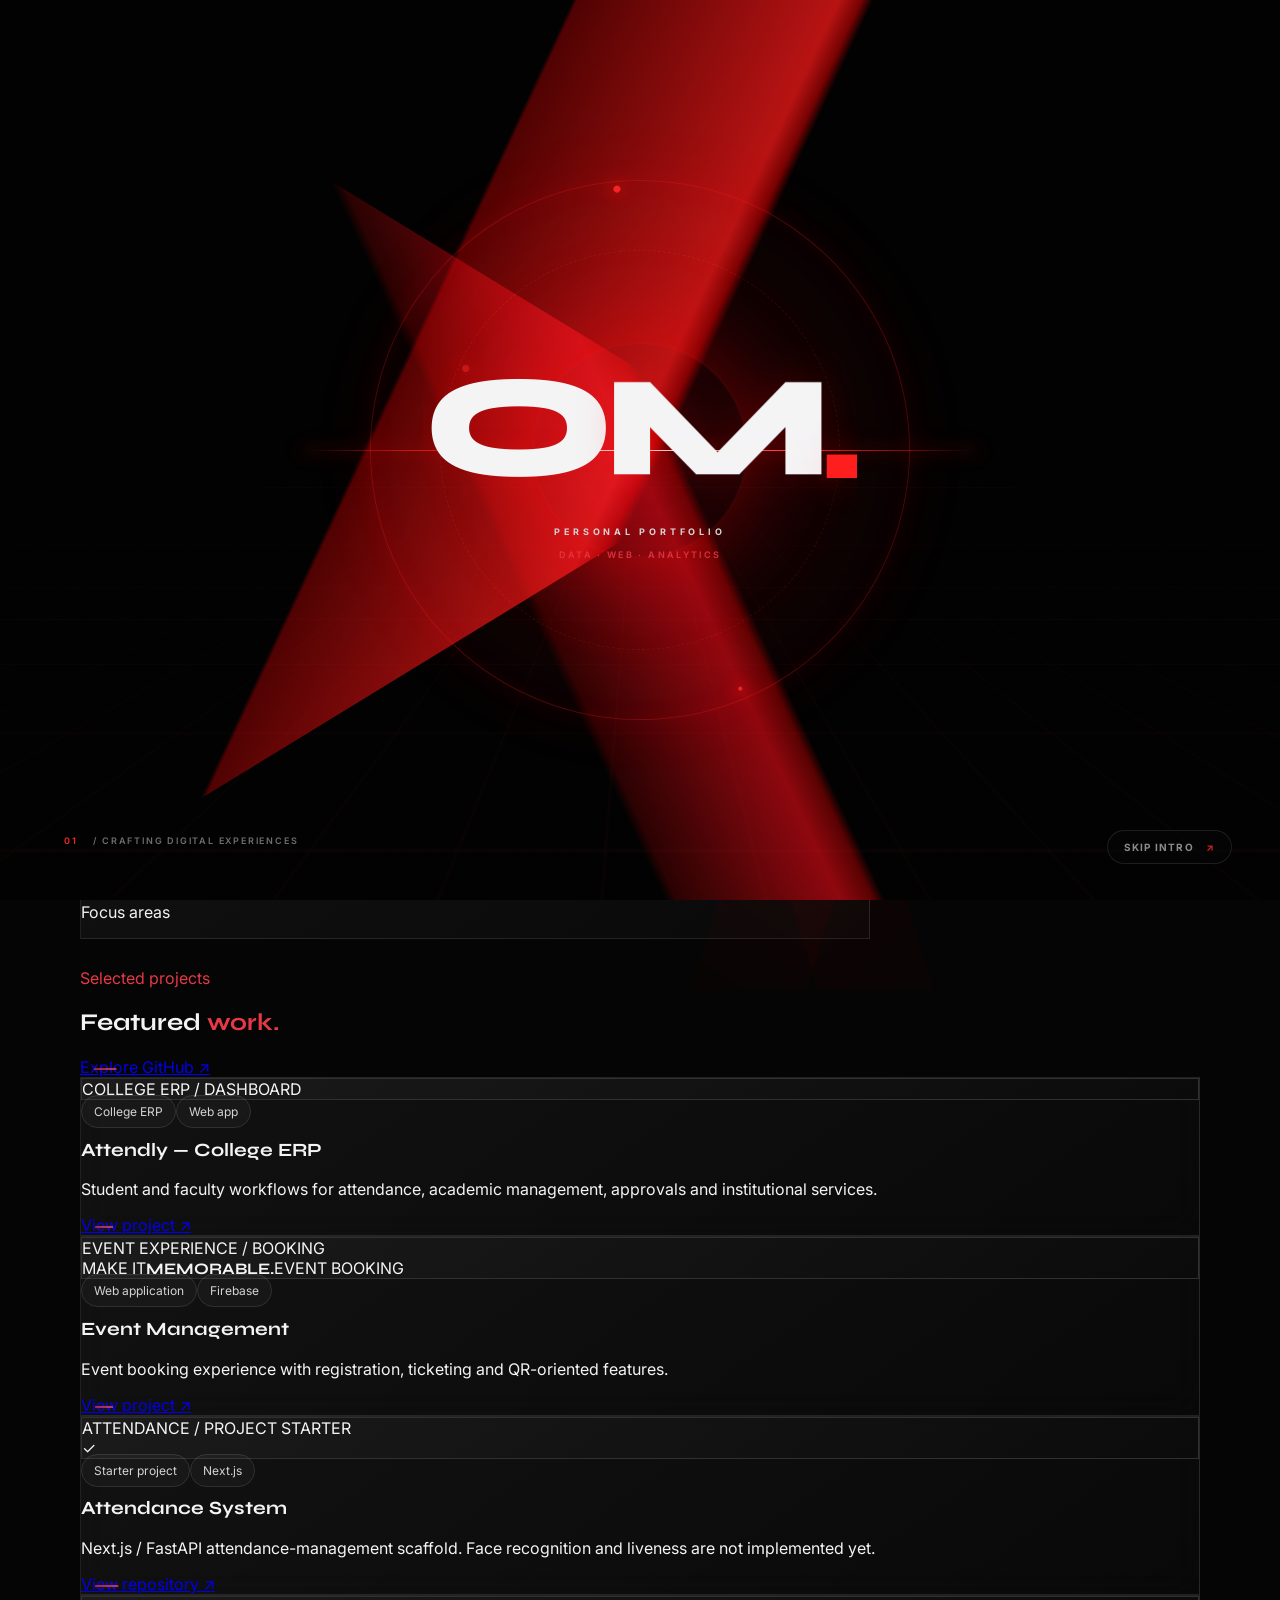
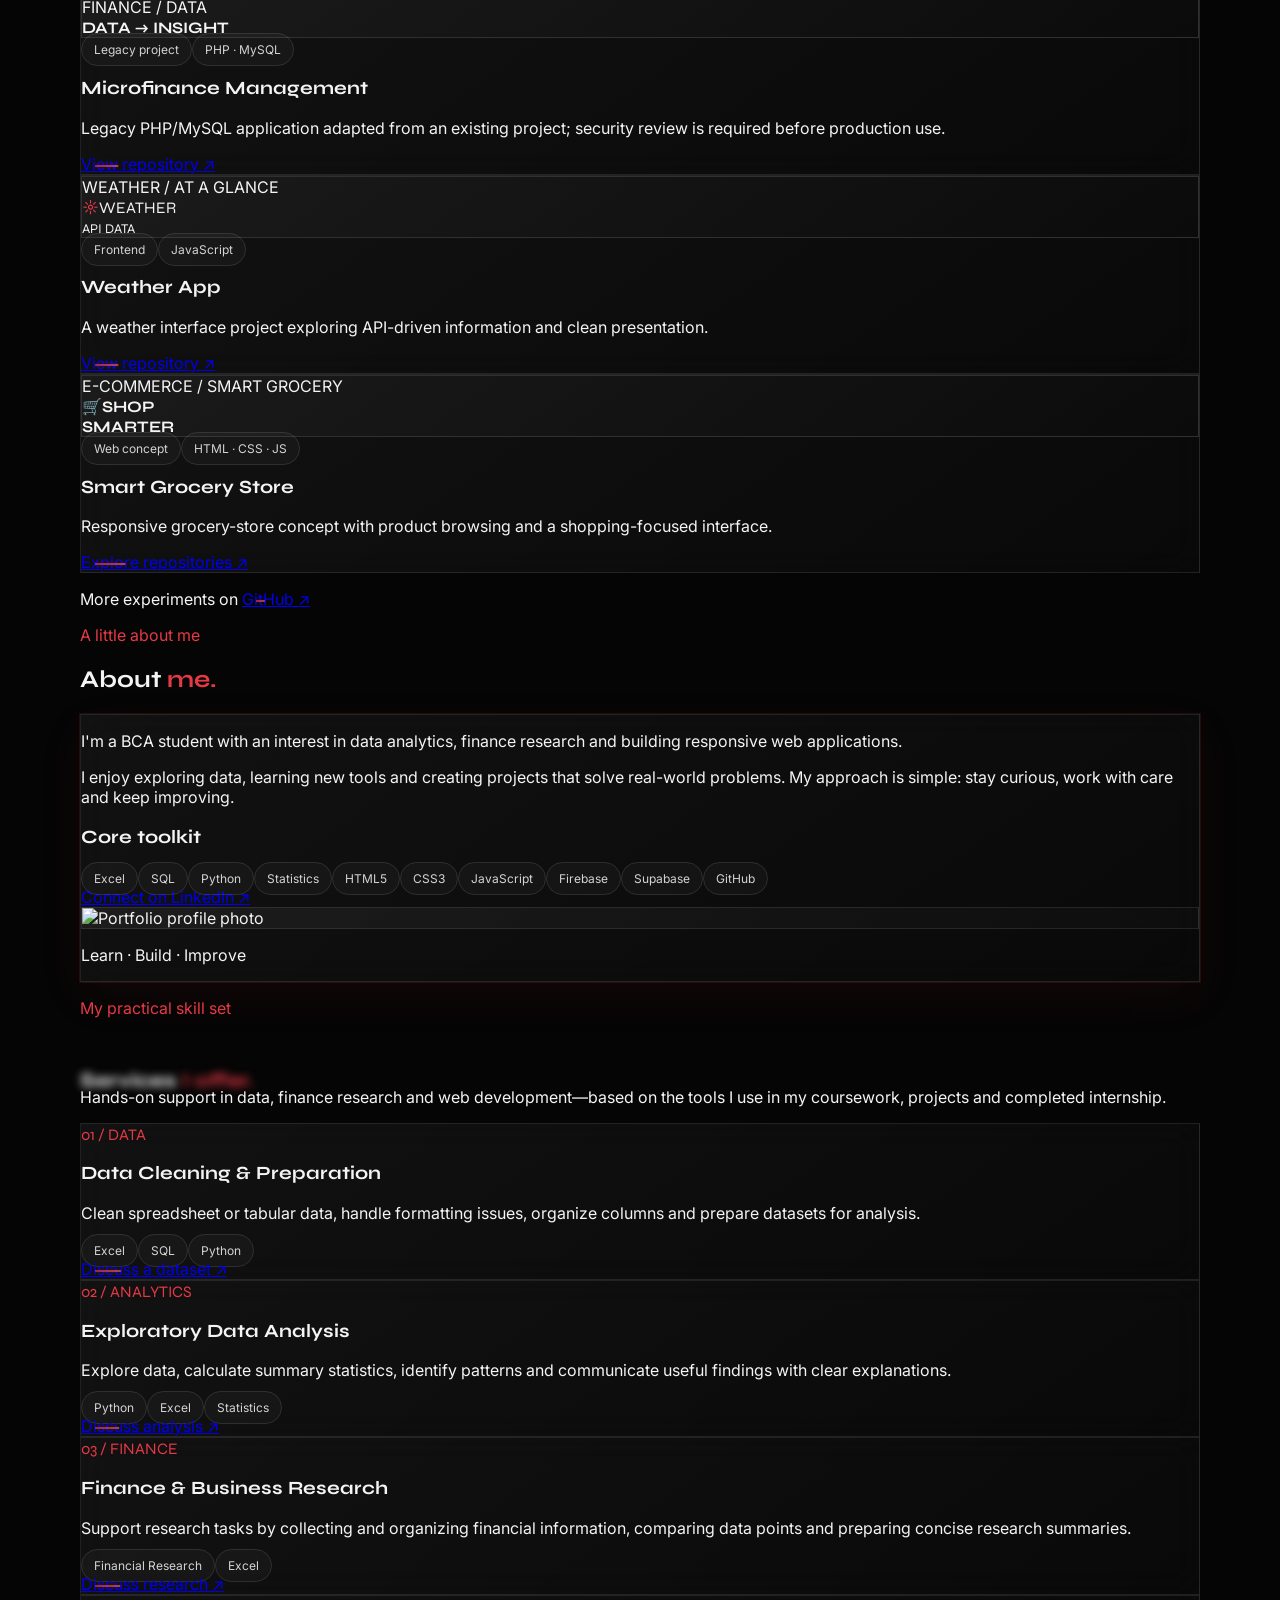
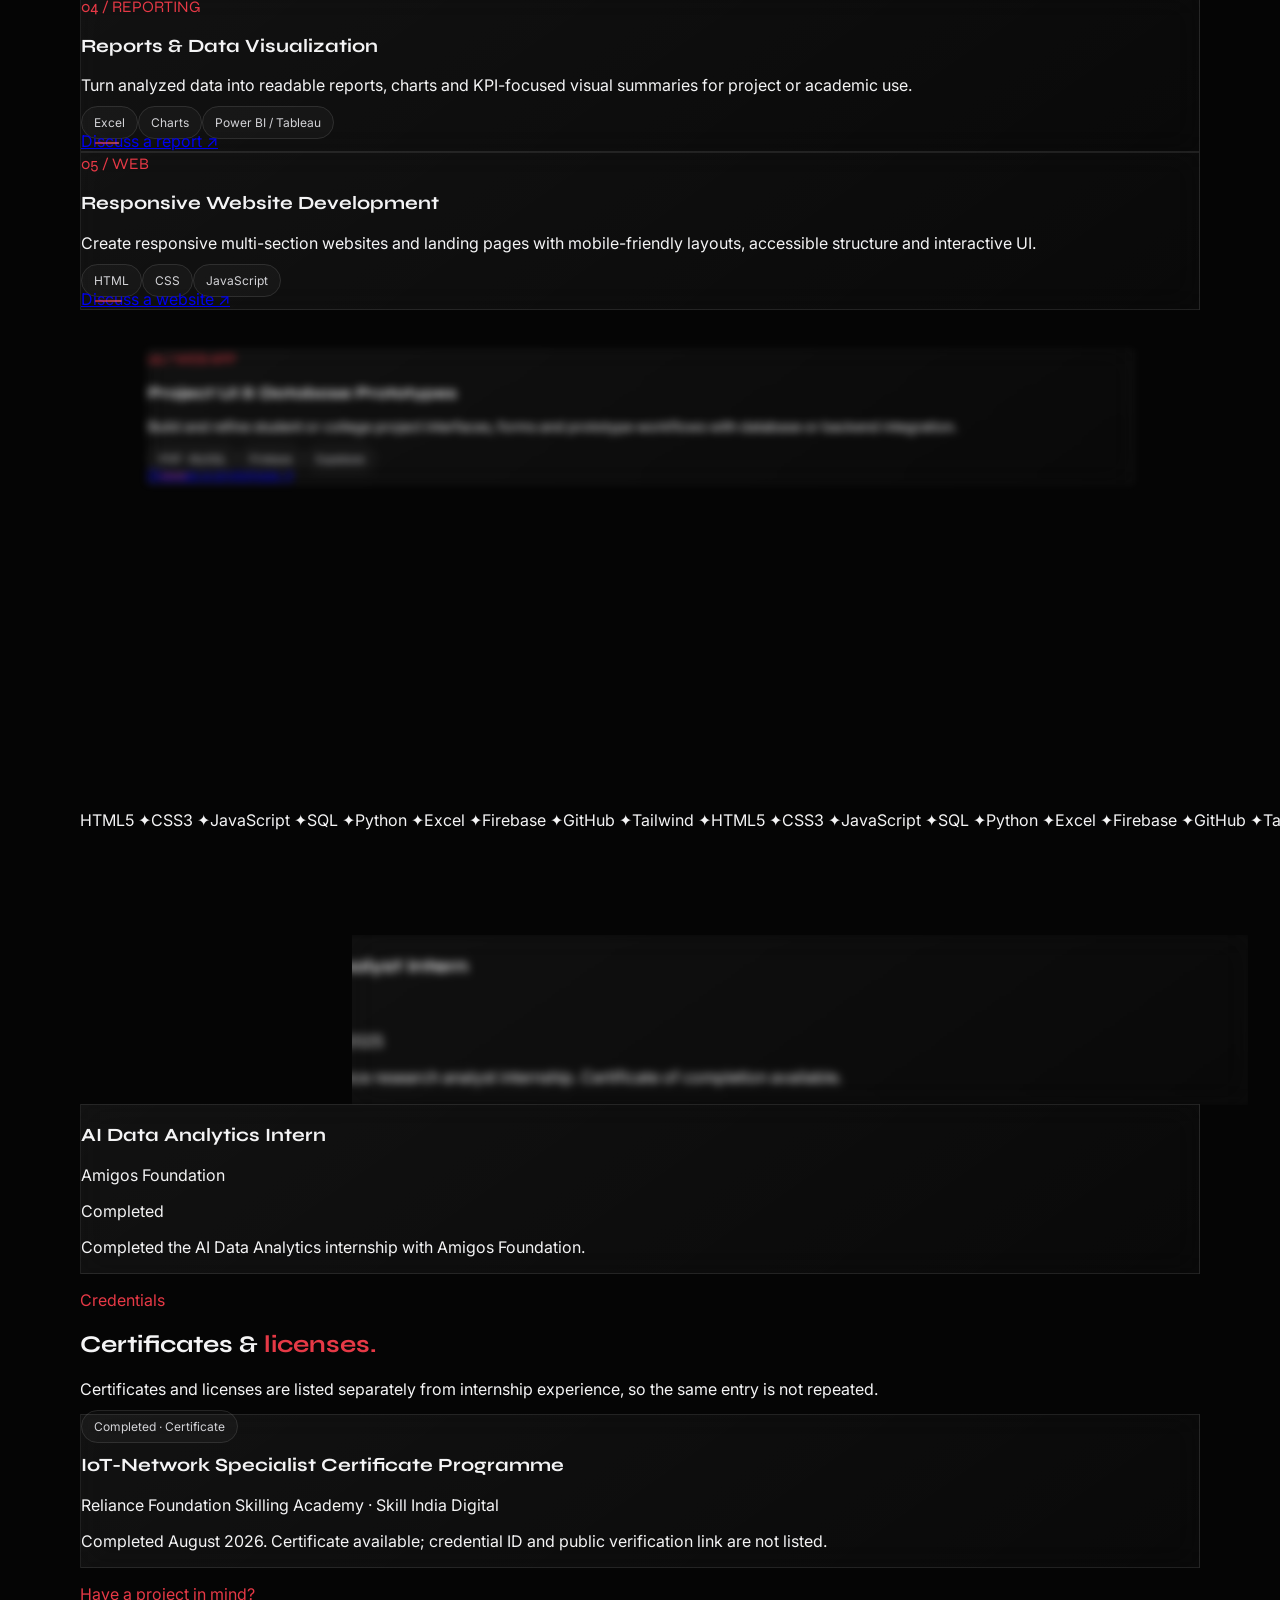
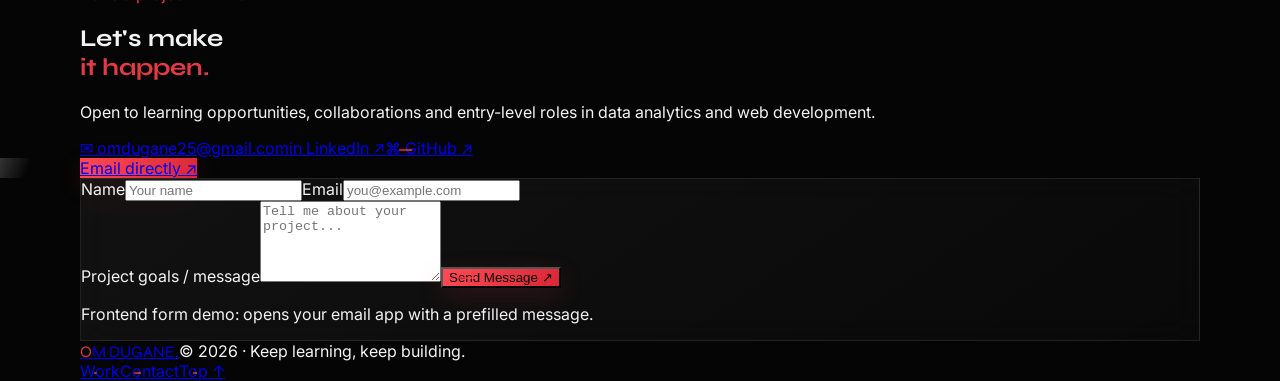
==== index.html @ e52c73bb "Replace generic services with actual data, finance research and web skills" ====
<!doctype html>
<html lang="en" class="js">
<head>
<meta charset="utf-8"><meta name="viewport" content="width=device-width,initial-scale=1">
<meta name="theme-color" content="#0a0a0a">
<meta name="description" content="Personal portfolio — data analytics, finance research and web development.">
<title>Portfolio | Data & Web</title>
<script src="https://cdn.tailwindcss.com"></script>
<link rel="preconnect" href="https://fonts.googleapis.com"><link rel="preconnect" href="https://fonts.gstatic.com" crossorigin>
<link href="https://fonts.googleapis.com/css2?family=Inter:wght@400;500;600;700&family=Syne:wght@500;600;700;800&display=swap" rel="stylesheet">
<style>
:root{--bg:#0a0a0a;--panel:#121212;--red:#e63946;--muted:#a1a1aa}*{box-sizing:border-box}html{scroll-behavior:smooth;scroll-padding-top:84px}body{margin:0;background:linear-gradient(135deg,#0a0a0a,#141414 55%,#090909);color:#f4f4f5;font-family:Inter,sans-serif;overflow-x:hidden}h1,h2,h3,.display{font-family:Syne,sans-serif}.wrap{width:min(1120px,calc(100% - 36px));margin:auto}.red{color:var(--red)}.grad{background:linear-gradient(120deg,#ff555e,#e63946 50%,#a81222)}.glass{background:linear-gradient(145deg,rgba(255,255,255,.055),rgba(255,255,255,.018));border:1px solid rgba(255,255,255,.09);backdrop-filter:blur(16px)}.glow{box-shadow:0 0 0 1px #e6394622,0 15px 45px #e6394610}.gridbg{background-image:linear-gradient(#ffffff06 1px,transparent 1px),linear-gradient(90deg,#ffffff06 1px,transparent 1px);background-size:48px 48px;mask-image:linear-gradient(black,transparent 90%)}.orb{position:absolute;border-radius:50%;background:radial-gradient(circle,#e6394640,transparent 68%);pointer-events:none;animation:float 10s ease-in-out infinite}@keyframes float{50%{transform:translate(18px,-22px)}}.btn{background:linear-gradient(120deg,#ff4a55,#d92736);box-shadow:0 8px 26px #e6394628;transition:.2s}.btn:hover{transform:translateY(-2px);box-shadow:0 12px 32px #e6394655}.card{transition:transform .25s,border-color .25s,box-shadow .25s}.card:hover{transform:translateY(-5px);border-color:#e6394670;box-shadow:0 18px 45px #e6394614}.reveal{opacity:1;transform:none;transition:opacity .65s,transform .65s}.reveal.show{opacity:1;transform:none;animation:revealIn .72s cubic-bezier(.16,1,.3,1) both}@keyframes revealIn{from{opacity:0;transform:translateY(22px)}to{opacity:1;transform:translateY(0)}}.marquee-track{display:flex;width:max-content;animation:marquee 27s linear infinite}.marquee:hover .marquee-track{animation-play-state:paused}@keyframes marquee{to{transform:translateX(-50%)}}.pill{border:1px solid #ffffff1a;background:#ffffff08;border-radius:999px;padding:8px 12px;font-size:12px;color:#d4d4d8}.bar{height:6px;border-radius:99px;background:#ffffff12;overflow:hidden}.bar span{display:block;height:100%;background:linear-gradient(90deg,#e63946,#ff5b63);border-radius:99px}.mock{background:linear-gradient(145deg,#1b1b1b,#0b0b0b);border:1px solid #303030}.menu{display:none}.menu.open{display:flex}.filter-chip{padding:9px 14px;border:1px solid #ffffff1a;border-radius:999px;background:#ffffff05;color:#a1a1aa;font-size:11px;cursor:pointer;transition:.2s}.filter-chip:hover,.filter-chip.active{border-color:#e6394670;background:#e6394618;color:#fff}@media(max-width:767px){.desktop{display:none}.hero-title{font-size:clamp(2.8rem,13vw,5rem)}}@media(prefers-reduced-motion:reduce){*{animation-duration:.01ms!important;scroll-behavior:auto!important;transition-duration:.01ms!important}.reveal{opacity:1;transform:none}}
/* Signature motion system */
:root{--ease-out:cubic-bezier(.16,1,.3,1)}
#siteLoader{position:fixed;inset:0;z-index:1000;background:#080808;display:grid;place-items:center;transition:opacity .8s var(--ease-out),visibility .8s}
#siteLoader.done{opacity:0;visibility:hidden}
.loader-mark{font:800 clamp(2rem,8vw,4rem) Syne,sans-serif;letter-spacing:-.08em;color:#f5f5f5;animation:loaderPulse 1.2s ease-in-out infinite}
.loader-mark span{color:#e63946}
.loader-line{height:2px;width:130px;background:#ffffff12;margin:18px auto 0;overflow:hidden}
.loader-line:after{content:"";display:block;height:100%;width:45%;background:#ff2a2a;animation:loaderSweep 1.1s ease-in-out infinite}
@keyframes loaderPulse{50%{opacity:.45;transform:scale(.97)}}@keyframes loaderSweep{from{transform:translateX(-110%)}to{transform:translateX(250%)}}
.hero-intro{opacity:0;transform:translateY(24px);animation:heroEnter .9s var(--ease-out) forwards;animation-delay:.25s}
.hero-intro .hero-title{opacity:0;transform:translateY(32px);animation:heroEnter 1s var(--ease-out) forwards;animation-delay:.45s}
.hero-intro .hero-copy{opacity:0;transform:translateY(20px);animation:heroEnter .8s var(--ease-out) forwards;animation-delay:.72s}
.hero-intro .hero-actions{opacity:0;transform:translateY(16px);animation:heroEnter .8s var(--ease-out) forwards;animation-delay:.9s}
.hero-intro .hero-meta{opacity:0;animation:heroEnter .8s var(--ease-out) forwards;animation-delay:1.1s}
@keyframes heroEnter{to{opacity:1;transform:translateY(0)}}
.role-line{display:flex;align-items:center;gap:.55rem;margin-top:1.3rem;color:#e4e4e7;font:600 clamp(.95rem,2vw,1.25rem) Syne,sans-serif;min-height:1.8em}
.role-line .typed{color:#ff4b58}
.typing-caret{display:inline-block;width:2px;height:1.1em;background:#e63946;margin-left:2px;animation:caretBlink .8s steps(2) infinite}
@keyframes caretBlink{50%{opacity:0}}
.particle{animation:particleFloat var(--dur,12s) ease-in-out var(--delay,0s) infinite alternate;will-change:transform}
@keyframes particleFloat{to{transform:translate3d(var(--dx,20px),var(--dy,-35px),0) scale(1.5);opacity:.65}}
.orb{filter:blur(2px);animation:orbDrift 13s ease-in-out infinite alternate}
@keyframes orbDrift{to{transform:translate3d(32px,-24px,0) scale(1.08)}}
.nav-link{position:relative}.nav-link:after{content:"";position:absolute;left:0;bottom:-8px;width:100%;height:1px;background:#e63946;transform:scaleX(0);transform-origin:right;transition:transform .35s var(--ease-out)}.nav-link:hover:after,.nav-link.active:after{transform:scaleX(1);transform-origin:left}
.card,.glass{transition:transform .45s var(--ease-out),border-color .35s,box-shadow .45s}.card:hover{transform:translateY(-7px)}.btn{position:relative;overflow:hidden}.btn:before{content:"";position:absolute;inset:0;background:linear-gradient(110deg,transparent 20%,#ffffff30 48%,transparent 75%);transform:translateX(-120%);transition:transform .7s}.btn:hover:before{transform:translateX(120%)}
.reveal{transition:opacity .8s var(--ease-out),transform .8s var(--ease-out)}.reveal.show{transition-delay:var(--reveal-delay,0ms)}
#projectModal{position:fixed;inset:0;z-index:100;display:grid;place-items:center;padding:20px;background:#000b;backdrop-filter:blur(14px);opacity:0;visibility:hidden;transition:opacity .3s,visibility .3s}
#projectModal.open{opacity:1;visibility:visible}.modal-panel{width:min(720px,100%);max-height:85vh;overflow:auto;transform:translateY(24px) scale(.98);transition:transform .45s var(--ease-out)}#projectModal.open .modal-panel{transform:none}
.filter-chip{transition:background .25s,border-color .25s,color .25s,transform .25s}.filter-chip:active{transform:scale(.96)}
@media(prefers-reduced-motion:reduce){#siteLoader{display:none}.hero-intro,.hero-intro .hero-title,.hero-intro .hero-copy,.hero-intro .hero-actions,.hero-intro .hero-meta{opacity:1;transform:none;animation:none}.particle,.orb{animation:none}.typing-caret{animation:none}}
/* Animation reliability patch: visible fallback, then JS-driven entrance */
.hero-intro,.hero-intro .hero-title,.hero-intro .hero-copy,.hero-intro .hero-actions,.hero-intro .hero-meta{opacity:1;transform:none;animation:none}
body.motion-armed .hero-intro{opacity:0;transform:translateY(28px)}
body.motion-armed .hero-intro .hero-title{opacity:0;transform:translateY(38px)}
body.motion-armed .hero-intro .hero-copy{opacity:0;transform:translateY(22px)}
body.motion-armed .hero-intro .hero-actions{opacity:0;transform:translateY(18px)}
body.motion-armed .hero-intro .hero-meta{opacity:0}
@media(prefers-reduced-motion:reduce){body.motion-armed .hero-intro,body.motion-armed .hero-intro .hero-title,body.motion-armed .hero-intro .hero-copy,body.motion-armed .hero-intro .hero-actions,body.motion-armed .hero-intro .hero-meta{opacity:1;transform:none}}
/* Final animation override — safe visible fallback, then deterministic intro */
.hero-intro,.hero-intro .hero-title,.hero-intro .hero-copy,.hero-intro .hero-actions,.hero-intro .hero-meta{opacity:1;transform:none;animation:none}
body.motion-armed .hero-intro{opacity:0;transform:translateY(28px)}
body.motion-armed .hero-intro .hero-title{opacity:0;transform:translateY(38px)}
body.motion-armed .hero-intro .hero-copy{opacity:0;transform:translateY(22px)}
body.motion-armed .hero-intro .hero-actions{opacity:0;transform:translateY(18px)}
body.motion-armed .hero-intro .hero-meta{opacity:0}
@media(prefers-reduced-motion:reduce){body.motion-armed .hero-intro,body.motion-armed .hero-intro .hero-title,body.motion-armed .hero-intro .hero-copy,body.motion-armed .hero-intro .hero-actions,body.motion-armed .hero-intro .hero-meta{opacity:1;transform:none}}
/* CSS-driven fallback: never leave the splash screen blocking content */
#siteLoader{animation:loaderAutoDismiss .85s ease 1.25s forwards}
@keyframes loaderAutoDismiss{to{opacity:0;visibility:hidden;pointer-events:none}}
.hero-intro{opacity:0;transform:translateY(25px);animation:heroEnter .85s cubic-bezier(.16,1,.3,1) .15s both}
.hero-intro .hero-title{opacity:0;transform:translateY(35px);animation:heroEnter 1s cubic-bezier(.16,1,.3,1) .35s both}
.hero-intro .hero-copy{opacity:0;transform:translateY(20px);animation:heroEnter .8s cubic-bezier(.16,1,.3,1) .6s both}
.hero-intro .hero-actions{opacity:0;transform:translateY(15px);animation:heroEnter .8s cubic-bezier(.16,1,.3,1) .8s both}
.hero-intro .hero-meta{opacity:0;animation:heroEnter .8s cubic-bezier(.16,1,.3,1) 1s both}
@media(prefers-reduced-motion:reduce){#siteLoader{animation:none!important;opacity:0!important;visibility:hidden!important}.hero-intro,.hero-intro .hero-title,.hero-intro .hero-copy,.hero-intro .hero-actions,.hero-intro .hero-meta{animation:none!important;opacity:1!important;transform:none!important}}


/* Make the signature X-panels visibly read on mobile and desktop */
.cinema-hero .hero-x-left,.cinema-hero .hero-x-right{opacity:.48;filter:drop-shadow(0 0 26px #e5091450);}
.cinema-hero .hero-x-left{background:linear-gradient(135deg,#ff252d 0%,#8d0008 48%,#260000 100%);}
.cinema-hero .hero-x-right{background:linear-gradient(35deg,#240000 0%,#e50914 52%,#ff3138 100%);opacity:.38;}
.cinema-hero .hero-x-cross{opacity:.65;width:2px;background:linear-gradient(transparent,#ff1e1e,transparent);box-shadow:0 0 16px #ff1e1e66;}
@media(max-width:900px){.cinema-hero .hero-x-left,.cinema-hero .hero-x-right{opacity:.4;}.cinema-hero .hero-x-cross{opacity:.45;}}
/* CINEMATIC SIGNATURE DESIGN */
:root{--crimson:#e50914;--blood:#650000;--cin-red:#ff1e1e}
body{background:#050505}
.cinema-hero{min-height:calc(100svh - 10px);background:radial-gradient(ellipse at 74% 45%,#3b05051c 0%,transparent 42%),#050505}
.hero-layout{display:grid;grid-template-columns:minmax(0,1.12fr) minmax(270px,.88fr);align-items:center;gap:clamp(18px,4vw,58px);min-height:590px}
.hero-intro{max-width:none;position:relative;z-index:4}
.hero-title{font-size:clamp(3rem,6.4vw,6.8rem)!important;line-height:.91!important;letter-spacing:-.075em!important;text-wrap:balance}
.hero-portrait-wrap{position:relative;width:min(100%,470px);height:min(70vh,610px);min-height:420px;margin:0 auto;isolation:isolate;transform-style:preserve-3d;animation:portraitFloat 7s ease-in-out infinite}
@keyframes portraitFloat{50%{transform:translateY(-9px)}}
.hero-portrait{position:absolute;z-index:3;inset:5% 7% 0;width:86%;height:95%;object-fit:cover;object-position:center 22%;filter:contrast(1.05) saturate(.88);mask-image:linear-gradient(#000 82%,transparent 100%);-webkit-mask-image:linear-gradient(#000 82%,transparent 100%);mix-blend-mode:normal}
.portrait-grid{position:absolute;inset:7% 0 8%;border:1px solid #ffffff13;background:linear-gradient(135deg,#ffffff04,transparent 55%),repeating-linear-gradient(0deg,transparent 0 36px,#ffffff07 37px),repeating-linear-gradient(90deg,transparent 0 36px,#ffffff07 37px);transform:perspective(800px) rotateY(-8deg);}
.portrait-x{position:absolute;inset:10% -2% 14%;background:linear-gradient(135deg,#ff1e1e,#650000 46%,#1a0000);clip-path:polygon(0 0,35% 0,100% 100%,65% 100%);opacity:.8;filter:drop-shadow(0 0 22px #ff001c33);}
.portrait-x2{clip-path:polygon(65% 0,100% 0,35% 100%,0 100%);background:linear-gradient(45deg,#170000,#e50914 50%,#410000);opacity:.56;}
.portrait-ring{position:absolute;inset:2% 2% 10%;border:1px solid #ff1e1e55;clip-path:polygon(50% 0,100% 25%,100% 75%,50% 100%,0 75%,0 25%);box-shadow:inset 0 0 70px #e5091414;animation:ringPulse 5s ease-in-out infinite}
@keyframes ringPulse{50%{border-color:#ff1e1e99;box-shadow:inset 0 0 90px #e5091424}}
.portrait-caption{position:absolute;z-index:5;left:2%;right:2%;bottom:8%;display:flex;justify-content:space-between;border-top:1px solid #ffffff2b;padding-top:12px;font:700 9px Inter,sans-serif;letter-spacing:.18em;color:#d4d4d8}
.portrait-index{position:absolute;right:0;top:4%;font:800 12px Syne,sans-serif;letter-spacing:.18em;color:#ff333b}
.hero-light{position:absolute;width:60vw;height:60vw;max-width:700px;max-height:700px;right:-15%;top:4%;border-radius:50%;background:radial-gradient(circle,#e509141b,transparent 68%);filter:blur(8px);pointer-events:none;animation:ambient 8s ease-in-out infinite alternate}
@keyframes ambient{to{transform:translate(-4%,5%) scale(1.12);opacity:.7}}
.hero-x{position:absolute;pointer-events:none;opacity:.17;filter:drop-shadow(0 0 16px #ff001c25)}.hero-x-left{height:120%;width:35%;left:38%;top:-10%;background:linear-gradient(130deg,#ff1e1e,#260000);clip-path:polygon(0 0,26% 0,100% 100%,74% 100%)}.hero-x-right{height:120%;width:35%;left:54%;top:-10%;background:linear-gradient(40deg,#360000,#e50914);clip-path:polygon(74% 0,100% 0,26% 100%,0 100%)}.hero-x-cross{height:90%;width:1px;left:70%;top:5%;background:linear-gradient(transparent,#ff1e1e88,transparent);opacity:.4}
.hero-stats{max-width:790px;margin-top:28px;position:relative;z-index:5}.stat-head{display:flex;align-items:center;gap:14px;font:700 9px Inter,sans-serif;letter-spacing:.2em;color:#777;margin-bottom:10px}.stat-head i{height:1px;background:#ffffff1c;flex:1}
#introSequence{position:fixed;inset:0;z-index:1200;background:#030303;display:grid;place-items:center;overflow:hidden;transition:opacity .8s ease,visibility .8s ease}#introSequence.intro-out{opacity:0;visibility:hidden;pointer-events:none}
.intro-aura{position:absolute;width:min(70vw,700px);aspect-ratio:1;border-radius:50%;background:radial-gradient(circle,#e5091429,transparent 65%);filter:blur(8px);animation:introAura 3.6s ease-in-out infinite alternate}
@keyframes introAura{to{transform:scale(1.25);opacity:.55}}
.intro-line{position:absolute;width:0;height:1px;background:linear-gradient(90deg,transparent,#ff1e1e,white,#ff1e1e,transparent);box-shadow:0 0 18px #ff1e1e;animation:introLine 1s cubic-bezier(.16,1,.3,1) .2s forwards}
@keyframes introLine{to{width:min(70vw,680px)}}
.intro-brand{position:relative;z-index:2;text-align:center;opacity:0;transform:scale(.86);animation:introBrand .9s cubic-bezier(.16,1,.3,1) .7s forwards}
@keyframes introBrand{to{opacity:1;transform:scale(1)}}
.intro-brand strong{font:900 clamp(3rem,10vw,7rem) Syne,sans-serif;letter-spacing:-.09em}.intro-brand strong span{color:#e50914}.intro-brand small{display:block;margin-top:12px;font:700 10px Inter,sans-serif;letter-spacing:.32em;color:#888}
.intro-skip{position:absolute;right:24px;bottom:24px;border:1px solid #ffffff26;border-radius:999px;padding:10px 16px;color:#aaa;font:700 10px Inter,sans-serif;letter-spacing:.12em;background:#ffffff06;cursor:pointer}
#cinemaCanvas{position:fixed;inset:0;width:100%;height:100%;z-index:1;pointer-events:none;opacity:.72}
#customCursor{position:fixed;z-index:1300;left:0;top:0;width:8px;height:8px;border-radius:50%;background:#ff1e1e;box-shadow:0 0 15px #ff1e1e;pointer-events:none;transform:translate(-50%,-50%);opacity:0;transition:width .2s,height .2s,opacity .2s}
#customCursor:after{content:"";position:absolute;inset:-10px;border:1px solid #ff1e1e77;border-radius:50%;transition:transform .25s}
#customCursor.cursor-hover{width:13px;height:13px}#customCursor.cursor-project:before{content:"VIEW";position:absolute;left:50%;top:50%;transform:translate(-50%,-50%);font:800 8px Inter,sans-serif;letter-spacing:.08em;color:white;white-space:nowrap}#customCursor.cursor-project{width:50px;height:50px;background:#e5091430;backdrop-filter:blur(2px)}#customCursor.cursor-project:after{inset:0}
body.cursor-enabled,body.cursor-enabled a,body.cursor-enabled button{cursor:none!important}
.nav-link{color:#aaa}.nav-link:hover,.nav-link.active{color:#fff}
#projectsGrid article{position:relative;overflow:hidden;transform-style:preserve-3d}#projectsGrid article:after{content:"VIEW PROJECT ↗";position:absolute;right:20px;top:20px;padding:8px 12px;border:1px solid #ff1e1e55;border-radius:999px;background:#050505b8;color:#fff;font:800 9px Inter,sans-serif;letter-spacing:.1em;opacity:0;transform:translateY(6px);transition:.35s;pointer-events:none}#projectsGrid article:hover:after{opacity:1;transform:none}
@media(max-width:900px){.hero-layout{grid-template-columns:1fr;gap:16px;min-height:auto}.hero-intro{padding-top:20px}.hero-portrait-wrap{height:clamp(340px,82vw,500px);min-height:340px;width:min(100%,420px);margin-top:4px}.hero-stats{margin-top:18px}.hero-x-left{left:15%;width:50%}.hero-x-right{left:40%;width:50%}.hero-x-cross{left:55%}.hero-title{font-size:clamp(3rem,11vw,6rem)!important}}
@media(max-width:480px){.hero-portrait-wrap{height:360px;min-height:360px}.hero-title{font-size:clamp(2.75rem,12.2vw,4.5rem)!important}.portrait-caption{font-size:7px}.hero-actions a{padding:12px 16px}}
@media(prefers-reduced-motion:reduce){#introSequence,#introSequence *,.hero-portrait-wrap,.portrait-ring,.hero-light{animation:none!important;transition:none!important}#introSequence{display:none!important}#customCursor{display:none!important}}

/* Section-specific cinematic scroll motion */
.js main section .reveal:not(.show){opacity:0;will-change:transform,opacity,filter;transition:none}
.js main section .reveal.show{opacity:1;will-change:auto;animation-duration:1s;animation-timing-function:cubic-bezier(.16,1,.3,1);animation-fill-mode:both;animation-delay:var(--reveal-delay,0ms)}
.js main #work .reveal:not(.show){transform:translateY(36px) scale(.96);clip-path:inset(0 0 14% 0)}
.js main #work .reveal.show{animation:workReveal .95s cubic-bezier(.16,1,.3,1) both;animation-delay:var(--reveal-delay,0ms)}
@keyframes workReveal{from{opacity:0;transform:translateY(38px) scale(.96);clip-path:inset(0 0 18% 0);filter:blur(5px)}to{opacity:1;transform:none;clip-path:inset(0);filter:none}}
.js main #about .reveal:not(.show){transform:translateX(-42px) rotateY(-7deg);filter:blur(4px)}
.js main #about .reveal.show{animation:aboutReveal 1.05s cubic-bezier(.16,1,.3,1) both;animation-delay:var(--reveal-delay,0ms)}
@keyframes aboutReveal{from{opacity:0;transform:translateX(-42px) rotateY(-7deg);filter:blur(5px)}to{opacity:1;transform:translateX(0) rotateY(0);filter:none}}
.js main #services .reveal:not(.show){transform:translateY(28px) scale(.88) rotateX(12deg);filter:blur(5px)}
.js main #services .reveal.show{animation:serviceReveal .85s cubic-bezier(.2,1.4,.4,1) both;animation-delay:var(--reveal-delay,0ms)}
@keyframes serviceReveal{from{opacity:0;transform:translateY(28px) scale(.88) rotateX(12deg);filter:blur(5px)}to{opacity:1;transform:none;filter:none}}
.js main #skills .reveal:not(.show){transform:translateY(24px) rotateX(18deg) scale(.94);filter:blur(3px)}
.js main #skills .reveal.show{animation:skillReveal .8s cubic-bezier(.16,1,.3,1) both;animation-delay:var(--reveal-delay,0ms)}
@keyframes skillReveal{from{opacity:0;transform:translateY(24px) rotateX(18deg) scale(.94);filter:blur(4px)}to{opacity:1;transform:none;filter:none}}
.js main #experience .reveal:not(.show){transform:translateX(48px);clip-path:inset(0 0 0 20%);filter:blur(4px)}
.js main #experience .reveal.show{animation:journeyReveal 1s cubic-bezier(.16,1,.3,1) both;animation-delay:var(--reveal-delay,0ms)}
@keyframes journeyReveal{from{opacity:0;transform:translateX(48px);clip-path:inset(0 0 0 20%);filter:blur(4px)}to{opacity:1;transform:none;clip-path:inset(0);filter:none}}
.js main #certifications .reveal:not(.show){transform:perspective(700px) rotateX(16deg) scale(.9);filter:blur(5px)}
.js main #certifications .reveal.show{animation:certificateReveal 1s cubic-bezier(.16,1,.3,1) both;animation-delay:var(--reveal-delay,0ms)}
@keyframes certificateReveal{from{opacity:0;transform:perspective(700px) rotateX(16deg) scale(.9);filter:blur(5px)}to{opacity:1;transform:perspective(700px) rotateX(0) scale(1);filter:none}}
.js main #contact .reveal:not(.show){transform:translateY(34px) scale(.97);filter:blur(8px)}
.js main #contact .reveal.show{animation:contactReveal 1.15s cubic-bezier(.16,1,.3,1) both;animation-delay:var(--reveal-delay,0ms)}
@keyframes contactReveal{from{opacity:0;transform:translateY(34px) scale(.97);filter:blur(8px)}to{opacity:1;transform:none;filter:none}}
#projectsGrid article{transform-style:preserve-3d;transition:transform .5s cubic-bezier(.16,1,.3,1),border-color .35s,box-shadow .45s}
#projectsGrid article:hover{border-color:#e6394680;box-shadow:0 24px 60px #e6394620,0 0 24px #e6394610}
#projectsGrid article img{transition:transform .8s cubic-bezier(.16,1,.3,1),filter .6s}
#projectsGrid article:hover img{transform:scale(1.055);filter:saturate(1.15)}
#services .card{position:relative;isolation:isolate;overflow:hidden}
#services .card:before{content:"";position:absolute;inset:0;z-index:-1;background:radial-gradient(circle at 0 0,#e6394622,transparent 58%);opacity:0;transition:opacity .5s}
#services .card:hover:before{opacity:1}
#skills .pill,#skills .card{transition:transform .35s cubic-bezier(.16,1,.3,1),border-color .3s,background .3s}
#skills .pill:hover,#skills .card:hover{transform:translateY(-4px) scale(1.025);border-color:#e6394680;background:#e6394612}
#experience .card{border-left:2px solid #e6394640;transition:border-color .4s,transform .5s,box-shadow .4s}
#experience .card:hover{border-left-color:#ff2a2a;transform:translateX(5px);box-shadow:-8px 0 28px #e6394610}
#certifications .card{overflow:hidden;transition:transform .55s cubic-bezier(.16,1,.3,1),border-color .35s,box-shadow .4s}
#certifications .card:hover{transform:translateY(-8px) rotate(-.5deg);border-color:#e6394670;box-shadow:0 20px 50px #e639461c}
#contact .glass{transition:transform .55s cubic-bezier(.16,1,.3,1),border-color .35s,box-shadow .4s}
#contact .glass:hover{transform:translateY(-4px);border-color:#e6394660;box-shadow:0 20px 50px #e6394615}
@media(prefers-reduced-motion:reduce){.js main section .reveal:not(.show),.js main section .reveal.show{opacity:1;transform:none;filter:none;clip-path:none;animation:none!important}#projectsGrid article,#projectsGrid article img,#services .card,#skills .pill,#skills .card,#experience .card,#certifications .card,#contact .glass{transition:none!important;transform:none!important}}

/* Remove legacy scroll-progress strip; keep the page clean */
#pageProgress,#pageProgressFill,.scroll-progress,.scroll-progress-bar,[data-scroll-progress]{display:none!important;height:0!important;visibility:hidden!important;opacity:0!important}

/* Signature intro v2: angular light-frame + orbital brand reveal */
#introSequence{isolation:isolate;background:#020202;perspective:1000px}
.intro-grid{position:absolute;inset:-10%;opacity:0;background-image:linear-gradient(#ff1e1e0b 1px,transparent 1px),linear-gradient(90deg,#ff1e1e0b 1px,transparent 1px);background-size:58px 58px;transform:perspective(600px) rotateX(64deg) scale(1.5);transform-origin:center 70%}
.intro-x{position:absolute;inset:-18%;opacity:0;will-change:transform,opacity;mix-blend-mode:screen}
.intro-x-a{background:linear-gradient(115deg,transparent 38%,#6f0000 38.2%,#ff1717 49.5%,#a40000 50.5%,transparent 51%);clip-path:polygon(0 0,100% 0,100% 13%,0 100%)}
.intro-x-b{background:linear-gradient(65deg,transparent 42%,#430000 42.5%,#e50914 49.6%,#8e0000 51%,transparent 51.5%);clip-path:polygon(0 100%,100% 100%,100% 87%,0 0)}
.intro-orbit{position:absolute;left:50%;top:50%;border:1px solid #ff20204a;border-radius:50%;width:min(54vw,540px);aspect-ratio:1;transform:translate(-50%,-50%) scale(.2) rotate(-35deg);opacity:0;box-shadow:0 0 35px #ff000012,inset 0 0 28px #ff000012}
.intro-orbit:before,.intro-orbit:after{content:"";position:absolute;width:7px;height:7px;border-radius:50%;background:#ff2929;box-shadow:0 0 15px 5px #ff171755;top:12%;left:18%}
.intro-orbit:after{top:auto;left:auto;right:9%;bottom:24%;width:4px;height:4px}
.intro-orbit-two{width:min(40vw,400px);border-color:#ffffff20;border-style:dashed}
.intro-core{position:absolute;left:50%;top:50%;width:clamp(90px,15vw,180px);aspect-ratio:1;border:1px solid #ff25255c;border-radius:50%;transform:translate(-50%,-50%) scale(.1);opacity:0;display:grid;place-items:center;box-shadow:0 0 80px #f00a,inset 0 0 50px #f001}
.intro-core:before,.intro-core:after{content:"";position:absolute;inset:14%;border:1px solid #ff29292b;border-radius:50%;transform:rotateX(68deg)}
.intro-core:after{transform:rotateY(68deg)}
.intro-core-dot{width:8px;height:8px;border-radius:50%;background:#fff;box-shadow:0 0 9px 4px #ff2626,0 0 42px 15px #ff000055}
.intro-brand{opacity:0;transform:translateY(22px) scale(.92);animation:none}
.intro-brand strong{display:flex;justify-content:center;align-items:baseline;gap:.02em;overflow:hidden;font-size:clamp(4rem,12vw,9rem);letter-spacing:-.1em;text-shadow:0 0 40px #ff00002b}
.intro-brand strong i{font-style:normal;display:inline-block;opacity:0;transform:translateY(110%) rotate(8deg)}
.intro-brand strong span{display:inline-block;opacity:0;transform:scale(0);color:#ff1e1e}
.intro-brand small{letter-spacing:.42em;color:#d4d4d4;font-size:9px}
.intro-brand b{display:block;margin-top:12px;font:600 9px Inter,sans-serif;letter-spacing:.26em;color:#e63946;opacity:0}
.intro-sequence-label{position:absolute;left:clamp(20px,5vw,70px);bottom:clamp(24px,6vh,60px);font:600 9px Inter,sans-serif;letter-spacing:.2em;color:#737373;opacity:0}
.intro-sequence-label span{color:#ff2a2a;margin-right:12px}
.intro-skip-wrap{position:absolute;right:clamp(18px,4vw,48px);bottom:clamp(18px,4vh,42px);opacity:0}
.intro-skip{position:relative;right:auto;bottom:auto;display:flex;gap:12px;align-items:center;border-color:#ffffff20;background:#080808b5;transition:border-color .25s,color .25s,transform .25s}
.intro-skip:hover{border-color:#e63946;color:#fff;transform:translateY(-2px)}.intro-skip span{color:#ff3030}
@media(max-width:600px){.intro-x{inset:-40%}.intro-orbit{width:76vw}.intro-orbit-two{width:58vw}.intro-sequence-label{font-size:8px;letter-spacing:.12em}.intro-brand small{letter-spacing:.24em}}
@media(prefers-reduced-motion:reduce){.intro-grid,.intro-x,.intro-orbit,.intro-core,.intro-brand,.intro-sequence-label,.intro-skip-wrap{opacity:1!important;transform:none!important;animation:none!important}}


/* V20 — distinct section motion + mobile cinematic hero refinement */
.cinema-hero{isolation:isolate;overflow:hidden!important}
.cinema-hero>.hero-x{z-index:0;transform-origin:center;will-change:transform,opacity}
.cinema-hero .hero-light{z-index:0}.cinema-hero .wrap{position:relative;z-index:2}
.hero-x-left{animation:heroPanelLeft 1.65s cubic-bezier(.16,1,.3,1) .15s both,heroPanelBreath 10s ease-in-out 2s infinite alternate}
.hero-x-right{animation:heroPanelRight 1.75s cubic-bezier(.16,1,.3,1) .22s both,heroPanelBreath 12s ease-in-out 2.2s infinite alternate}
.hero-x-cross{animation:heroCrossDraw 1.8s cubic-bezier(.16,1,.3,1) .4s both}
@keyframes heroPanelLeft{from{opacity:0;transform:translate3d(-8%,0,0) skewY(-8deg) scaleY(.82)}to{opacity:.16;transform:translate3d(0,0,0) skewY(0) scaleY(1)}}
@keyframes heroPanelRight{from{opacity:0;transform:translate3d(8%,0,0) skewY(8deg) scaleY(.82)}to{opacity:.13;transform:translate3d(0,0,0) skewY(0) scaleY(1)}}
@keyframes heroCrossDraw{from{opacity:0;transform:scaleY(.15)}to{opacity:.2;transform:scaleY(1)}}
@keyframes heroPanelBreath{from{filter:brightness(.8)}to{filter:brightness(1.2)}}
.hero-portrait-wrap{animation:portraitEntrance 1.45s cubic-bezier(.16,1,.3,1) .2s both,portraitFloat 7s ease-in-out 2s infinite!important}
@keyframes portraitEntrance{from{opacity:0;clip-path:inset(18%);transform:translate3d(0,36px,0) scale(.92);filter:brightness(.5) saturate(.5)}to{opacity:1;clip-path:inset(0);transform:translate3d(0,0,0) scale(1);filter:brightness(1) saturate(1)}}
.hero-intro>p:first-child{animation:eyebrowGlide .9s cubic-bezier(.16,1,.3,1) .15s both}
.hero-title{animation:headlineRise 1.15s cubic-bezier(.16,1,.3,1) .28s both!important}
@keyframes eyebrowGlide{from{opacity:0;letter-spacing:.5em;transform:translateX(-20px)}to{opacity:1;letter-spacing:.22em;transform:none}}
@keyframes headlineRise{from{opacity:0;transform:translateY(45px) scale(.97);clip-path:inset(0 0 35% 0)}to{opacity:1;transform:none;clip-path:inset(0)}}
.hero-stats>div.glass>div{transform-origin:50% 100%;animation:statFlip .85s cubic-bezier(.16,1,.3,1) both;animation-delay:calc(.45s + var(--stat-i,0)*.13s)}
.hero-stats>div.glass>div:nth-child(1){--stat-i:0}.hero-stats>div.glass>div:nth-child(2){--stat-i:1}.hero-stats>div.glass>div:nth-child(3){--stat-i:2}
@keyframes statFlip{from{opacity:0;transform:perspective(650px) rotateX(35deg) translateY(22px)}to{opacity:1;transform:perspective(650px) rotateX(0) translateY(0)}}
.motion-v20{will-change:transform,opacity,filter}.motion-v20.motion-seen{will-change:auto}
.motion-heading{cursor:pointer;transform-origin:left center}
.motion-heading.motion-seen{animation:headingSnap .9s cubic-bezier(.16,1,.3,1) both}
@keyframes headingSnap{0%{opacity:0;transform:translateY(25px) skewY(2deg);filter:blur(4px)}65%{opacity:1;transform:translateY(-3px);filter:none}100%{transform:none}}
#work .motion-v20.motion-seen{animation:workCardReveal .95s cubic-bezier(.16,1,.3,1) both;animation-delay:var(--motion-delay)}
@keyframes workCardReveal{from{opacity:0;transform:translateY(45px) scale(.91);clip-path:inset(0 0 20% 0);filter:blur(5px)}to{opacity:1;transform:none;clip-path:inset(0);filter:none}}
#about .motion-v20.motion-seen{animation:aboutSlide .95s cubic-bezier(.16,1,.3,1) both;animation-delay:var(--motion-delay)}
@keyframes aboutSlide{from{opacity:0;transform:translateX(-44px) rotateY(-8deg);filter:blur(3px)}to{opacity:1;transform:none;filter:none}}
#services .motion-v20.motion-seen{animation:serviceFlip .9s cubic-bezier(.16,1,.3,1) both;animation-delay:var(--motion-delay)}
@keyframes serviceFlip{from{opacity:0;transform:perspective(750px) translateY(30px) rotateX(18deg) scale(.88)}to{opacity:1;transform:none}}
#skills .motion-v20.motion-seen{animation:skillBloom .85s cubic-bezier(.16,1,.3,1) both;animation-delay:var(--motion-delay)}
@keyframes skillBloom{from{opacity:0;transform:translateY(20px) scale(.88);filter:blur(4px)}60%{opacity:1;transform:translateY(-2px) scale(1.015);filter:none}to{transform:none}}
#experience .motion-v20.motion-seen{animation:journeySlide .95s cubic-bezier(.16,1,.3,1) both;animation-delay:var(--motion-delay)}
@keyframes journeySlide{from{opacity:0;transform:translateX(36px);clip-path:inset(0 0 0 16%)}to{opacity:1;transform:none;clip-path:inset(0)}}
#certifications .motion-v20.motion-seen{animation:credentialTurn 1s cubic-bezier(.16,1,.3,1) both;animation-delay:var(--motion-delay)}
@keyframes credentialTurn{from{opacity:0;transform:perspective(850px) rotateY(16deg) translateZ(-24px) scale(.94)}to{opacity:1;transform:perspective(850px) rotateY(0) translateZ(0) scale(1)}}
#contact .motion-v20.motion-seen{animation:contactBloom 1.05s cubic-bezier(.16,1,.3,1) both;animation-delay:var(--motion-delay)}
@keyframes contactBloom{from{opacity:0;transform:scale(.94) translateY(28px);filter:blur(6px)}to{opacity:1;transform:none;filter:none}}
#home .motion-v20.motion-seen{animation:homeRise .9s cubic-bezier(.16,1,.3,1) both;animation-delay:var(--motion-delay)}
@keyframes homeRise{from{opacity:0;transform:translateY(25px) scale(.97)}to{opacity:1;transform:none}}
@media(max-width:900px){.cinema-hero>.hero-x{height:100%!important;top:0!important;filter:none!important}.cinema-hero .hero-x-left{left:10%!important;width:38%!important;opacity:.09!important}.cinema-hero .hero-x-right{left:48%!important;width:38%!important;opacity:.08!important}.cinema-hero .hero-x-cross{left:50%!important;height:90%!important;opacity:.12!important}.hero-portrait-wrap{max-width:390px}}
@media(max-width:480px){.cinema-hero{min-height:auto!important;padding-top:92px!important;padding-bottom:42px!important}.hero-layout{gap:18px!important}.hero-intro{padding-top:8px!important}.hero-title{font-size:clamp(2.7rem,12.3vw,4.4rem)!important;line-height:.94!important}.hero-portrait-wrap{height:clamp(330px,94vw,390px)!important;min-height:330px!important;margin-top:0!important}.hero-stats{margin-top:18px!important}.hero-stats .glass{overflow:hidden}.hero-stats .glass>div{padding:14px 10px!important}.hero-stats .glass b{font-size:clamp(1.35rem,6vw,2rem)!important}.hero-stats .glass p{font-size:10px!important;line-height:1.35}.hero-x-left,.hero-x-right{clip-path:polygon(0 0,30% 0,100% 100%,70% 100%)!important}}
@media(prefers-reduced-motion:reduce){.hero-x-left,.hero-x-right,.hero-x-cross,.hero-portrait-wrap,.hero-intro>p:first-child,.hero-title,.hero-stats>div.glass>div,.motion-v20.motion-seen,.motion-heading.motion-seen{animation:none!important;opacity:1!important;transform:none!important;filter:none!important;clip-path:none!important}}


/* POST-INTRO STAGING: main content enters only after the cinematic opener */
body:not(.cinematic-ready) main #home .hero-intro,body:not(.cinematic-ready) main #home .hero-portrait-wrap,body:not(.cinematic-ready) main #home .hero-stats{opacity:0}
body.cinematic-ready main #home .hero-intro{animation:postIntroCopy .95s cubic-bezier(.16,1,.3,1) both}
body.cinematic-ready main #home .hero-portrait-wrap{animation:postIntroPortrait 1.2s cubic-bezier(.16,1,.3,1) .12s both,portraitFloat 7s ease-in-out 1.5s infinite}
body.cinematic-ready main #home .hero-stats{animation:postIntroStats .9s cubic-bezier(.16,1,.3,1) .48s both}
body.cinematic-ready main #home .hero-intro .hero-title{animation:postIntroHeadline 1.05s cubic-bezier(.16,1,.3,1) .22s both}
body.cinematic-ready main #home .hero-intro .hero-copy{animation:postIntroCopy .8s cubic-bezier(.16,1,.3,1) .52s both}
body.cinematic-ready main #home .hero-intro .hero-actions{animation:postIntroCopy .8s cubic-bezier(.16,1,.3,1) .7s both}
body.cinematic-ready main #home .hero-intro .hero-meta{animation:postIntroCopy .8s cubic-bezier(.16,1,.3,1) .88s both}
@keyframes postIntroCopy{from{opacity:0;transform:translate3d(0,30px,0);filter:blur(5px)}to{opacity:1;transform:none;filter:none}}
@keyframes postIntroHeadline{from{opacity:0;transform:translate3d(0,42px,0) scale(.96);clip-path:inset(0 0 30% 0)}70%{opacity:1;clip-path:inset(0)}to{transform:none;clip-path:inset(0)}}
@keyframes postIntroPortrait{from{opacity:0;transform:translate3d(35px,25px,0) scale(.88);clip-path:polygon(50% 0,50% 0,50% 100%,50% 100%);filter:brightness(.4)}to{opacity:1;transform:none;clip-path:polygon(0 0,100% 0,100% 100%,0 100%);filter:brightness(1)}}
@keyframes postIntroStats{from{opacity:0;transform:perspective(900px) rotateX(22deg) translateY(24px)}to{opacity:1;transform:none}}
body.cinematic-ready main section .motion-stage{opacity:0;animation-duration:1s;animation-timing-function:cubic-bezier(.16,1,.3,1);animation-fill-mode:both;animation-delay:var(--stage-delay,0ms)}
body.cinematic-ready main #work .motion-stage{animation-name:stageWork}
body.cinematic-ready main #about .motion-stage{animation-name:stageAbout}
body.cinematic-ready main #services .motion-stage{animation-name:stageServices}
body.cinematic-ready main #skills .motion-stage{animation-name:stageSkills}
body.cinematic-ready main #experience .motion-stage{animation-name:stageExperience}
body.cinematic-ready main #certifications .motion-stage{animation-name:stageCertificates}
body.cinematic-ready main #contact .motion-stage{animation-name:stageContact}
@keyframes stageWork{from{opacity:0;transform:translateY(42px) scale(.92);clip-path:inset(0 0 18% 0);filter:blur(5px)}to{opacity:1;transform:none;clip-path:inset(0);filter:none}}
@keyframes stageAbout{from{opacity:0;transform:translateX(-48px) rotateY(-9deg);filter:blur(4px)}to{opacity:1;transform:none;filter:none}}
@keyframes stageServices{from{opacity:0;transform:perspective(800px) translateY(30px) rotateX(16deg) scale(.88)}65%{opacity:1;transform:perspective(800px) translateY(-3px) rotateX(0) scale(1.01)}to{opacity:1;transform:none}}
@keyframes stageSkills{from{opacity:0;transform:scale(.84) translateY(18px);filter:blur(6px)}60%{opacity:1;transform:scale(1.025);filter:none}to{opacity:1;transform:none}}
@keyframes stageExperience{from{opacity:0;transform:translateX(38px);clip-path:inset(0 0 0 15%)}to{opacity:1;transform:none;clip-path:inset(0)}}
@keyframes stageCertificates{from{opacity:0;transform:perspective(900px) rotateY(17deg) translateZ(-30px)}to{opacity:1;transform:none}}
@keyframes stageContact{from{opacity:0;transform:translateY(26px) scale(.94);filter:blur(5px)}to{opacity:1;transform:none;filter:none}}
@media(prefers-reduced-motion:reduce){body.cinematic-ready main #home .hero-intro,body.cinematic-ready main #home .hero-portrait-wrap,body.cinematic-ready main #home .hero-stats,body.cinematic-ready main #home .hero-intro .hero-title,body.cinematic-ready main #home .hero-intro .hero-copy,body.cinematic-ready main #home .hero-intro .hero-actions,body.cinematic-ready main #home .hero-intro .hero-meta,body.cinematic-ready main section .motion-stage{animation:none!important;opacity:1!important;transform:none!important;filter:none!important;clip-path:none!important}}


/* Crimson progress underline for buttons and links — exempt Gmail and LinkedIn contact links */
a.red-progress:not(.nav-link):not(.no-red-progress),button.red-progress{position:relative;isolation:isolate}
a.red-progress:not(.nav-link):not(.no-red-progress)::after,button.red-progress::after{content:"";position:absolute;left:14px;right:14px;bottom:7px;height:2px;border-radius:2px;background:linear-gradient(90deg,#e63946,#ff626b);box-shadow:0 0 9px #e6394670;transform:scaleX(.22);transform-origin:left center;transition:transform .42s cubic-bezier(.16,1,.3,1),opacity .25s;opacity:.65;pointer-events:none}
a.red-progress:not(.nav-link):not(.no-red-progress):hover::after,a.red-progress:not(.nav-link):not(.no-red-progress):focus-visible::after,a.red-progress:not(.nav-link):not(.no-red-progress):active::after,button.red-progress:hover::after,button.red-progress:focus-visible::after,button.red-progress:active::after{transform:scaleX(1);opacity:1}
.nav-link{padding-bottom:4px}
@media(prefers-reduced-motion:reduce){a.red-progress::after,button.red-progress::after{transition:none}}

/* SCROLL MOTION PATCH: replay on every viewport entry + section-specific choreography */
@keyframes scrollRiseReplay{0%{opacity:0;transform:translate3d(0,42px,0) scale(.965);filter:blur(6px)}70%{filter:blur(0)}100%{opacity:1;transform:none;filter:none}}
@keyframes scrollSlideLeftReplay{0%{opacity:0;transform:translate3d(-48px,12px,0) rotateY(-8deg);filter:blur(5px)}100%{opacity:1;transform:none;filter:none}}
@keyframes scrollSlideRightReplay{0%{opacity:0;transform:translate3d(48px,12px,0) rotateY(8deg);filter:blur(5px)}100%{opacity:1;transform:none;filter:none}}
@keyframes scrollScaleReplay{0%{opacity:0;transform:translate3d(0,30px,0) scale(.82) rotateX(12deg);filter:blur(5px)}100%{opacity:1;transform:none;filter:none}}
@keyframes scrollFlipReplay{0%{opacity:0;transform:perspective(800px) rotateX(22deg) translateY(24px) scale(.94);filter:blur(4px)}100%{opacity:1;transform:perspective(800px) rotateX(0) translateY(0) scale(1);filter:none}}
.scroll-motion-target.scroll-motion-active{animation:scrollRiseReplay .9s cubic-bezier(.16,1,.3,1) both;animation-delay:var(--scroll-delay,0ms)}
#about .scroll-motion-target.scroll-motion-active{animation-name:scrollSlideLeftReplay}
#work .scroll-motion-target.scroll-motion-active{animation-name:scrollRiseReplay}
#services .scroll-motion-target.scroll-motion-active{animation-name:scrollScaleReplay}
#skills .scroll-motion-target.scroll-motion-active{animation-name:scrollFlipReplay}
#experience .scroll-motion-target.scroll-motion-active{animation-name:scrollSlideRightReplay}
#certifications .scroll-motion-target.scroll-motion-active{animation-name:scrollFlipReplay}
#contact .scroll-motion-target.scroll-motion-active{animation-name:scrollRiseReplay}
#home .scroll-motion-target.scroll-motion-active{animation-name:scrollRiseReplay}
.scroll-parallax{will-change:translate}
.hero-light.scroll-parallax{translate:0 var(--parallax-y,0px)}
.hero-x-left.scroll-parallax{translate:0 var(--parallax-y,0px)}
.hero-x-right.scroll-parallax{translate:0 calc(var(--parallax-y,0px)*-.72)}
.hero-portrait-wrap.scroll-parallax{translate:0 calc(var(--parallax-y,0px)*-.32)}
@media(prefers-reduced-motion:reduce){.scroll-motion-target.scroll-motion-active{animation:none!important}.scroll-parallax{translate:none!important}}

/* 3D scroll reveal override — intentionally outranks the legacy one-shot motion-stage rules */
.scroll-3d-target{transform-style:preserve-3d;backface-visibility:hidden;will-change:transform,opacity,filter}
body.cinematic-ready main section .scroll-3d-target.scroll-3d-in{opacity:1!important;animation:d3RevealUp .95s cubic-bezier(.16,1,.3,1) both!important;animation-delay:var(--d3-delay,0ms)!important}
body.cinematic-ready main #about .scroll-3d-target.scroll-3d-in{animation-name:d3RevealLeft!important}
body.cinematic-ready main #work .scroll-3d-target.scroll-3d-in{animation-name:d3RevealFlip!important}
body.cinematic-ready main #services .scroll-3d-target.scroll-3d-in{animation-name:d3RevealDepth!important}
body.cinematic-ready main #skills .scroll-3d-target.scroll-3d-in{animation-name:d3RevealRotate!important}
body.cinematic-ready main #experience .scroll-3d-target.scroll-3d-in{animation-name:d3RevealRight!important}
body.cinematic-ready main #certifications .scroll-3d-target.scroll-3d-in{animation-name:d3RevealFlip!important}
body.cinematic-ready main #contact .scroll-3d-target.scroll-3d-in{animation-name:d3RevealBloom!important}
@keyframes d3RevealUp{0%{opacity:0;transform:perspective(1100px) translate3d(0,56px,-90px) rotateX(16deg) scale(.92);filter:blur(8px)}70%{filter:blur(0)}100%{opacity:1;transform:perspective(1100px) translate3d(0,0,0) rotateX(0) scale(1);filter:none}}
@keyframes d3RevealLeft{0%{opacity:0;transform:perspective(1000px) translate3d(-80px,18px,-60px) rotateY(24deg) scale(.92);filter:blur(6px)}100%{opacity:1;transform:perspective(1000px) translate3d(0,0,0) rotateY(0) scale(1);filter:none}}
@keyframes d3RevealRight{0%{opacity:0;transform:perspective(1000px) translate3d(80px,18px,-60px) rotateY(-24deg) scale(.92);filter:blur(6px)}100%{opacity:1;transform:perspective(1000px) translate3d(0,0,0) rotateY(0) scale(1);filter:none}}
@keyframes d3RevealFlip{0%{opacity:0;transform:perspective(1200px) translate3d(0,40px,-120px) rotateX(25deg) rotateY(-12deg) scale(.88);filter:blur(7px)}100%{opacity:1;transform:perspective(1200px) translate3d(0,0,0) rotateX(0) rotateY(0) scale(1);filter:none}}
@keyframes d3RevealDepth{0%{opacity:0;transform:perspective(1200px) translateZ(-180px) rotateX(28deg) scale(.78);filter:blur(9px)}100%{opacity:1;transform:perspective(1200px) translateZ(0) rotateX(0) scale(1);filter:none}}
@keyframes d3RevealRotate{0%{opacity:0;transform:perspective(1100px) translate3d(0,35px,-90px) rotateY(32deg) rotateX(14deg) scale(.86);filter:blur(7px)}100%{opacity:1;transform:perspective(1100px) translate3d(0,0,0) rotateY(0) rotateX(0) scale(1);filter:none}}
@keyframes d3RevealBloom{0%{opacity:0;transform:perspective(1000px) translateZ(-140px) rotateX(-20deg) scale(.76);filter:blur(10px)}100%{opacity:1;transform:perspective(1000px) translateZ(0) rotateX(0) scale(1);filter:none}}
.scroll-3d-out{opacity:0!important;transform:perspective(1000px) translateZ(-70px) scale(.96)!important;transition:opacity .22s,transform .22s!important}
.hero-x-left,.hero-x-right,.hero-portrait-wrap,.hero-light{transform-style:preserve-3d;translate:0 var(--d3-depth,0px);rotate:0 1 0 var(--d3-rotate,0deg)}
.hero-x-left{transform:perspective(1000px) rotateY(var(--d3-rotate,0deg))}
.hero-x-right{transform:perspective(1000px) rotateY(var(--d3-rotate,0deg))}
.hero-portrait-wrap{transform:perspective(1000px) translateZ(var(--d3-depth,0px))}
@media(prefers-reduced-motion:reduce){.scroll-3d-target,.scroll-3d-target.scroll-3d-in,.scroll-3d-out{animation:none!important;transform:none!important;opacity:1!important;filter:none!important;transition:none!important}}

/* Smooth motion tuning: one animation system owns the scroll reveal */
.scroll-3d-target{transform-style:preserve-3d;backface-visibility:hidden;will-change:transform,opacity}
.scroll-3d-target.motion-v20.motion-seen,
.scroll-3d-target.motion-stage{opacity:1!important;animation:none!important}
body.cinematic-ready main section .scroll-3d-target.scroll-3d-in{
 opacity:1!important;
 animation:d3SmoothUp 1.08s cubic-bezier(.22,.72,.24,1) both!important;
 animation-delay:var(--d3-delay,0ms)!important;
}
body.cinematic-ready main #about .scroll-3d-target.scroll-3d-in{animation-name:d3SmoothLeft!important}
body.cinematic-ready main #work .scroll-3d-target.scroll-3d-in{animation-name:d3SmoothFlip!important}
body.cinematic-ready main #services .scroll-3d-target.scroll-3d-in{animation-name:d3SmoothDepth!important}
body.cinematic-ready main #skills .scroll-3d-target.scroll-3d-in{animation-name:d3SmoothRotate!important}
body.cinematic-ready main #experience .scroll-3d-target.scroll-3d-in{animation-name:d3SmoothRight!important}
body.cinematic-ready main #certifications .scroll-3d-target.scroll-3d-in{animation-name:d3SmoothFlip!important}
body.cinematic-ready main #contact .scroll-3d-target.scroll-3d-in{animation-name:d3SmoothBloom!important}
@keyframes d3SmoothUp{0%{opacity:.35;transform:perspective(1400px) translate3d(0,28px,-45px) rotateX(8deg) scale(.97)}100%{opacity:1;transform:perspective(1400px) translate3d(0,0,0) rotateX(0) scale(1)}}
@keyframes d3SmoothLeft{0%{opacity:.35;transform:perspective(1400px) translate3d(-32px,12px,-35px) rotateY(10deg) scale(.97)}100%{opacity:1;transform:perspective(1400px) translate3d(0,0,0) rotateY(0) scale(1)}}
@keyframes d3SmoothRight{0%{opacity:.35;transform:perspective(1400px) translate3d(32px,12px,-35px) rotateY(-10deg) scale(.97)}100%{opacity:1;transform:perspective(1400px) translate3d(0,0,0) rotateY(0) scale(1)}}
@keyframes d3SmoothFlip{0%{opacity:.35;transform:perspective(1400px) translate3d(0,24px,-55px) rotateX(10deg) rotateY(-5deg) scale(.96)}100%{opacity:1;transform:perspective(1400px) translate3d(0,0,0) rotateX(0) rotateY(0) scale(1)}}
@keyframes d3SmoothDepth{0%{opacity:.35;transform:perspective(1400px) translateZ(-75px) rotateX(12deg) scale(.94)}100%{opacity:1;transform:perspective(1400px) translateZ(0) rotateX(0) scale(1)}}
@keyframes d3SmoothRotate{0%{opacity:.35;transform:perspective(1400px) translate3d(0,20px,-40px) rotateY(12deg) rotateX(6deg) scale(.96)}100%{opacity:1;transform:perspective(1400px) translate3d(0,0,0) rotateY(0) rotateX(0) scale(1)}}
@keyframes d3SmoothBloom{0%{opacity:.35;transform:perspective(1400px) translateZ(-60px) rotateX(-10deg) scale(.95)}100%{opacity:1;transform:perspective(1400px) translateZ(0) rotateX(0) scale(1)}}
.scroll-3d-target.scroll-3d-in{animation-duration:1.08s!important;animation-timing-function:cubic-bezier(.22,.72,.24,1)!important}
.scroll-3d-target{transition:transform .45s cubic-bezier(.22,.72,.24,1),opacity .45s ease}
.hero-x-left,.hero-x-right,.hero-portrait-wrap,.hero-light{transition:translate .22s ease-out,rotate .22s ease-out;transform-style:preserve-3d}
.hero-x-left{transform:perspective(1200px) rotateY(var(--d3-rotate,0deg))}
.hero-x-right{transform:perspective(1200px) rotateY(var(--d3-rotate,0deg))}
.hero-portrait-wrap{transform:perspective(1200px) translateZ(var(--d3-depth,0px))}
@media(prefers-reduced-motion:reduce){
 .scroll-3d-target,.scroll-3d-target.scroll-3d-in,.scroll-3d-target.scroll-3d-out{animation:none!important;transform:none!important;opacity:1!important;filter:none!important;transition:none!important}
 .hero-x-left,.hero-x-right,.hero-portrait-wrap,.hero-light{transition:none!important;translate:none!important;rotate:none!important}
}

/* Final home entrance: wait for intro overlay fade, then reveal hero in a coordinated sequence */
body.cinematic-ready main #home.home-entrance-playing .hero-intro,
body.cinematic-ready main #home.home-entrance-playing .hero-portrait-wrap,
body.cinematic-ready main #home.home-entrance-playing .hero-stats,
body.cinematic-ready main #home.home-entrance-playing .hero-intro .hero-title,
body.cinematic-ready main #home.home-entrance-playing .hero-intro .hero-copy,
body.cinematic-ready main #home.home-entrance-playing .hero-intro .hero-actions,
body.cinematic-ready main #home.home-entrance-playing .hero-intro .hero-meta{animation:none!important}
body.cinematic-ready main #home.home-entrance-playing .hero-intro,
body.cinematic-ready main #home.home-entrance-playing .hero-portrait-wrap,
body.cinematic-ready main #home.home-entrance-playing .hero-stats{opacity:1!important;visibility:visible!important}
body.cinematic-ready main #home.home-entrance-playing .hero-intro .hero-title,
body.cinematic-ready main #home.home-entrance-playing .hero-intro .hero-copy,
body.cinematic-ready main #home.home-entrance-playing .hero-intro .hero-actions,
body.cinematic-ready main #home.home-entrance-playing .hero-intro .hero-meta{opacity:1!important;visibility:visible!important}
body.cinematic-ready main #home.home-entrance-playing .hero-intro .hero-title{clip-path:none!important}
body.cinematic-ready main #home.home-entrance-fallback .hero-intro{animation:homeCopySmooth .8s cubic-bezier(.22,.72,.24,1) both!important}
body.cinematic-ready main #home.home-entrance-fallback .hero-title{animation:homeTitleSmooth .9s cubic-bezier(.22,.72,.24,1) .18s both!important}
body.cinematic-ready main #home.home-entrance-fallback .hero-portrait-wrap{animation:homePortraitSmooth 1.1s cubic-bezier(.22,.72,.24,1) .15s both!important}
body.cinematic-ready main #home.home-entrance-fallback .hero-stats{animation:homeStatsSmooth .75s cubic-bezier(.22,.72,.24,1) .7s both!important}
@keyframes homeCopySmooth{from{opacity:0;transform:translate3d(0,24px,0);filter:blur(7px)}to{opacity:1;transform:none;filter:none}}
@keyframes homeTitleSmooth{from{opacity:0;transform:translate3d(0,36px,0) scale(.97);filter:blur(8px)}to{opacity:1;transform:none;filter:none}}
@keyframes homePortraitSmooth{from{opacity:0;transform:translate3d(30px,18px,0) scale(.94);filter:blur(8px);clip-path:inset(0 0 0 14%)}to{opacity:1;transform:none;filter:none;clip-path:inset(0)}}
@keyframes homeStatsSmooth{from{opacity:0;transform:perspective(900px) translate3d(0,22px,-30px) rotateX(8deg)}to{opacity:1;transform:none}}
@media(prefers-reduced-motion:reduce){body.cinematic-ready main #home.home-entrance-playing *{animation:none!important;transition:none!important;transform:none!important;filter:none!important;opacity:1!important;clip-path:none!important}}
</style>
</head>
<body>
<canvas id="cinemaCanvas" aria-hidden="true"></canvas><div id="customCursor" aria-hidden="true"></div>
<div id="introSequence" role="presentation"><div class="intro-grid"></div><div class="intro-aura"></div><div class="intro-x intro-x-a"></div><div class="intro-x intro-x-b"></div><div class="intro-line"></div><div class="intro-orbit intro-orbit-one"></div><div class="intro-orbit intro-orbit-two"></div><div class="intro-core"><span class="intro-core-dot"></span></div><div class="intro-brand"><strong><i>O</i><i>M</i><span>.</span></strong><small>PERSONAL PORTFOLIO</small><b>DATA · WEB · ANALYTICS</b></div><div class="intro-sequence-label"><span>01</span> / CRAFTING DIGITAL EXPERIENCES</div><div class="intro-skip-wrap"><button class="intro-skip" id="skipIntro" type="button">SKIP INTRO <span>↗</span></button></div></div>

<div id="siteLoader" aria-hidden="true"><div><div class="loader-mark">OM<span>.</span></div><div class="loader-line"></div></div></div>
<div class="fixed inset-0 gridbg pointer-events-none z-0"></div><div id="particles" class="fixed inset-0 pointer-events-none overflow-hidden z-0"></div>
<header class="fixed top-0 inset-x-0 z-50 bg-black/75 backdrop-blur-xl"><nav class="wrap h-[74px] flex items-center justify-between"><a href="#home" class="display font-extrabold text-xl"><span class="red">O</span>M DUGANE<span class="red">.</span></a><div class="desktop flex gap-7 text-sm text-zinc-400"><a class="nav-link hover:text-white active" href="#home" data-home-nav>Home</a><a class="nav-link hover:text-white" href="#work">Work</a><a class="nav-link hover:text-white" href="#about">About</a><a class="nav-link hover:text-white" href="#services">Services</a><a class="nav-link hover:text-white" href="#skills">Skills</a><a class="nav-link hover:text-white" href="#experience">Experience</a><a class="nav-link hover:text-white" href="#contact">Contact</a></div><a href="#contact" class="btn rounded-full px-5 py-3 text-sm font-semibold hidden sm:inline-flex">Let's Talk ↗</a><button id="menuBtn" class="md:hidden border border-white/10 rounded-xl p-2" aria-label="Toggle menu" aria-expanded="false">☰</button></nav><div id="mobileNav" class="menu wrap flex-col gap-4 pb-5 text-sm"><a href="#home" data-home-nav>Home</a><a class="nav-link" href="#work">Work</a><a class="nav-link" href="#about">About</a><a class="nav-link" href="#services">Services</a><a class="nav-link" href="#skills">Skills</a><a class="nav-link" href="#experience">Experience</a><a class="nav-link" href="#contact">Contact</a></div></header>
<main class="relative z-10">
<section id="home" class="cinema-hero relative min-h-[100svh] flex items-center pt-28 pb-16 overflow-hidden">
<div class="hero-x hero-x-left" aria-hidden="true"></div><div class="hero-x hero-x-right" aria-hidden="true"></div><div class="hero-x hero-x-cross" aria-hidden="true"></div>
<div class="hero-light" aria-hidden="true"></div><div class="wrap relative z-10">
<div class="hero-layout">
<div class="max-w-3xl hero-intro">
<p class="text-red uppercase tracking-[.22em] text-xs font-bold mb-6"><span class="inline-block w-2 h-2 rounded-full bg-red-500 mr-2 animate-pulse"></span>HELLO, I'M OM DUGANE · DATA & WEB</p>
<h1 class="hero-title display font-extrabold uppercase leading-[.92] tracking-[-.065em] text-[clamp(3.1rem,7.4vw,7.3rem)]">Curious by<br><span class="red">nature.</span><br>Driven by data.</h1>
<div class="role-line" aria-label="Professional interests"><span class="text-zinc-500">I am a</span><span class="typed" id="typedRole">Data Analyst</span><span class="typing-caret" aria-hidden="true"></span></div>
<p class="hero-copy mt-5 max-w-xl text-zinc-400 text-base sm:text-lg leading-8">I explore data, research financial questions and build digital experiences that turn ideas into useful outcomes.</p>
<div class="hero-actions mt-8 flex flex-wrap gap-3"><a href="#work" class="btn rounded-full px-6 py-3.5 text-sm font-semibold">View my work ↗</a><a href="resume.html" class="rounded-full border border-white/15 px-6 py-3.5 text-sm font-semibold hover:border-red-500/40">View résumé ↗</a><a href="#contact" class="rounded-full border border-white/10 px-6 py-3.5 text-sm font-semibold hover:border-red-500/40">Contact me</a></div>
<p class="hero-meta text-xs text-zinc-600 mt-6">India · Open to entry-level opportunities</p>
</div>
<div class="hero-portrait-wrap" aria-label="Profile portrait">
<div class="portrait-grid" aria-hidden="true"></div><div class="portrait-x portrait-x1" aria-hidden="true"></div><div class="portrait-x portrait-x2" aria-hidden="true"></div><div class="portrait-ring" aria-hidden="true"></div>
<img class="hero-portrait" src="https://raw.githubusercontent.com/omdugane27/omdugane27_portfollio/main/IMG-20260628-WA0008%20(1).jpg" alt="Om Dugane portrait" fetchpriority="high" onerror="this.onerror=null;this.src='https://raw.githubusercontent.com/omdugane27/omdugane27_portfollio/main/omphoto.jpg'">
<div class="portrait-caption"><span>OM DUGANE</span><span>DATA · WEB · FINANCE</span></div><span class="portrait-index">01 / 04</span>
</div>
</div>
<div class="hero-stats reveal"><div class="stat-head"><span>AT A GLANCE</span><i></i><span>PROFILE / 2026</span></div><div class="glass rounded-2xl grid grid-cols-3 divide-x divide-white/10"><div class="p-4 sm:p-6"><b class="display text-3xl sm:text-4xl">02<span class="red">+</span></b><p class="text-xs sm:text-sm text-zinc-500 mt-2">Internships completed</p></div><div class="p-4 sm:p-6"><b class="display text-3xl sm:text-4xl">06</b><p class="text-xs sm:text-sm text-zinc-500 mt-2">Featured projects</p></div><div class="p-4 sm:p-6"><b class="display text-3xl sm:text-4xl">02<span class="red">+</span></b><p class="text-xs sm:text-sm text-zinc-500 mt-2">Focus areas</p></div></div></div>
</section>
<section id="work" class="py-24"><div class="wrap"><div class="flex flex-col sm:flex-row sm:items-end justify-between gap-5 mb-10 reveal"><div><p class="red text-xs uppercase tracking-[.22em] font-bold mb-3">Selected projects</p><h2 class="display text-4xl sm:text-6xl font-extrabold uppercase">Featured <span class="red">work.</span></h2></div><a href="https://github.com/omdugane27" target="_blank" rel="noopener" class="text-sm text-zinc-400 hover:text-white">Explore GitHub ↗</a></div><div class="grid md:grid-cols-2 gap-5">
<article class="card glass rounded-2xl p-4 sm:p-5 reveal"><div class="mock rounded-xl h-48 p-4"><div class="text-[9px] text-zinc-600 mb-4">COLLEGE ERP / DASHBOARD</div><div class="flex gap-3"><div class="w-1/5 bg-white/5 rounded-lg"></div><div class="flex-1"><div class="grid grid-cols-3 gap-2 mb-3"><i class="h-10 rounded bg-white/5"></i><i class="h-10 rounded bg-white/5"></i><i class="h-10 rounded bg-red-500/10 border border-red-500/20"></i></div><div class="h-20 flex items-end gap-2 px-4 pb-2 bg-white/[.03] rounded-lg"><i class="w-4 h-7 bg-red-500/40"></i><i class="w-4 h-12 bg-red-500/70"></i><i class="w-4 h-9 bg-red-500/50"></i><i class="w-4 h-16 bg-red-500/80"></i><i class="w-4 h-10 bg-red-500/50"></i></div></div></div></div><div class="pt-5"><div class="flex gap-2 mb-3"><span class="pill red">College ERP</span><span class="pill">Web app</span></div><h3 class="display text-2xl font-bold">Attendly — College ERP</h3><p class="text-sm leading-6 text-zinc-400 mt-2">Student and faculty workflows for attendance, academic management, approvals and institutional services.</p><a href="https://github.com/omdugane27/Attendly-college-ERP-system" class="inline-block mt-4 text-sm hover:text-red-300" target="_blank" rel="noopener">View project ↗</a></div></article>
<article class="card glass rounded-2xl p-4 sm:p-5 reveal"><div class="mock rounded-xl h-48 p-4"><div class="text-[9px] text-zinc-600 mb-4">EVENT EXPERIENCE / BOOKING</div><div class="h-32 rounded-lg bg-gradient-to-br from-red-950/60 to-zinc-900 flex flex-col justify-center items-center"><span class="text-xs tracking-widest text-red-300">MAKE IT</span><b class="display text-3xl">MEMORABLE.</b><span class="text-[9px] text-zinc-500 mt-2">EVENT BOOKING</span></div></div><div class="pt-5"><div class="flex gap-2 mb-3"><span class="pill red">Web application</span><span class="pill">Firebase</span></div><h3 class="display text-2xl font-bold">Event Management</h3><p class="text-sm leading-6 text-zinc-400 mt-2">Event booking experience with registration, ticketing and QR-oriented features.</p><a href="https://github.com/omdugane27/event_management_project" class="inline-block mt-4 text-sm hover:text-red-300" target="_blank" rel="noopener">View project ↗</a></div></article>
<article class="card glass rounded-2xl p-4 sm:p-5 reveal"><div class="mock rounded-xl h-48 p-4"><div class="text-[9px] text-zinc-600 mb-4">ATTENDANCE / PROJECT STARTER</div><div class="flex items-center justify-center h-32"><div class="w-24 h-24 rounded-full border-2 border-red-500/40 flex items-center justify-center text-4xl text-red-400">✓</div></div></div><div class="pt-5"><div class="flex gap-2 mb-3"><span class="pill red">Starter project</span><span class="pill">Next.js</span></div><h3 class="display text-2xl font-bold">Attendance System</h3><p class="text-sm leading-6 text-zinc-400 mt-2">Next.js / FastAPI attendance-management scaffold. Face recognition and liveness are not implemented yet.</p><a href="https://github.com/omdugane27/face-recognition-attendance-system" class="inline-block mt-4 text-sm hover:text-red-300" target="_blank" rel="noopener">View repository ↗</a></div></article>
<article class="card glass rounded-2xl p-4 sm:p-5 reveal"><div class="mock rounded-xl h-48 p-4"><div class="text-[9px] text-zinc-600 mb-4">FINANCE / DATA</div><div class="h-32 rounded-lg bg-white/[.03] flex flex-col justify-center px-5"><b class="display text-xl">DATA → INSIGHT</b><div class="flex items-end gap-2 h-12 mt-3"><i class="w-4 h-6 bg-red-500/40"></i><i class="w-4 h-10 bg-red-500/70"></i><i class="w-4 h-8 bg-red-500/50"></i><i class="w-4 h-12 bg-red-500/80"></i><i class="w-4 h-7 bg-red-500/50"></i></div></div></div><div class="pt-5"><div class="flex gap-2 mb-3"><span class="pill red">Legacy project</span><span class="pill">PHP · MySQL</span></div><h3 class="display text-2xl font-bold">Microfinance Management</h3><p class="text-sm leading-6 text-zinc-400 mt-2">Legacy PHP/MySQL application adapted from an existing project; security review is required before production use.</p><a href="https://github.com/omdugane27/microfinance-project" class="inline-block mt-4 text-sm hover:text-red-300" target="_blank" rel="noopener">View repository ↗</a></div></article>
<article class="card glass rounded-2xl p-4 sm:p-5 reveal"><div class="mock rounded-xl h-48 p-4"><div class="text-[9px] text-zinc-600 mb-4">WEATHER / AT A GLANCE</div><div class="h-32 rounded-lg bg-white/[.03] flex items-center justify-center gap-5"><span class="text-6xl red">☼</span><span class="display text-2xl">WEATHER<br><small class="text-xs text-zinc-500">API DATA</small></span></div></div><div class="pt-5"><div class="flex gap-2 mb-3"><span class="pill red">Frontend</span><span class="pill">JavaScript</span></div><h3 class="display text-2xl font-bold">Weather App</h3><p class="text-sm leading-6 text-zinc-400 mt-2">A weather interface project exploring API-driven information and clean presentation.</p><a href="https://github.com/omdugane27/wheather_app" class="inline-block mt-4 text-sm hover:text-red-300" target="_blank" rel="noopener">View repository ↗</a></div></article>
<article class="card glass rounded-2xl p-4 sm:p-5 reveal"><div class="mock rounded-xl h-48 p-4"><div class="text-[9px] text-zinc-600 mb-4">E-COMMERCE / SMART GROCERY</div><div class="h-32 rounded-lg bg-gradient-to-br from-red-950/30 to-zinc-900 flex items-center justify-center gap-4"><span class="text-5xl">🛒</span><b class="display text-2xl">SHOP<br>SMARTER</b></div></div><div class="pt-5"><div class="flex gap-2 mb-3"><span class="pill red">Web concept</span><span class="pill">HTML · CSS · JS</span></div><h3 class="display text-2xl font-bold">Smart Grocery Store</h3><p class="text-sm leading-6 text-zinc-400 mt-2">Responsive grocery-store concept with product browsing and a shopping-focused interface.</p><a href="https://github.com/omdugane27?tab=repositories" class="inline-block mt-4 text-sm hover:text-red-300" target="_blank" rel="noopener">Explore repositories ↗</a></div></article>
</div><p class="text-center text-sm text-zinc-500 mt-9">More experiments on <a class="text-white underline decoration-red-500/60 underline-offset-4" href="https://github.com/omdugane27" target="_blank" rel="noopener">GitHub ↗</a></p></div></section>
<section id="about" class="py-24 border-y border-white/5 bg-white/[.015]"><div class="wrap"><div class="mb-10 reveal"><p class="red text-xs uppercase tracking-[.22em] font-bold mb-3">A little about me</p><h2 class="display text-4xl sm:text-6xl font-extrabold uppercase">About <span class="red">me.</span></h2></div><div class="grid lg:grid-cols-[1.2fr_.8fr] gap-8 items-center"><div class="glass glow rounded-3xl p-6 sm:p-9 reveal"><p class="text-zinc-300 text-lg leading-8">I'm a BCA student with an interest in data analytics, finance research and building responsive web applications.</p><p class="text-zinc-500 leading-7 mt-5">I enjoy exploring data, learning new tools and creating projects that solve real-world problems. My approach is simple: stay curious, work with care and keep improving.</p><div class="mt-8 pt-6 border-t border-white/10"><h3 class="display text-sm uppercase tracking-wider font-bold mb-4">Core toolkit</h3><div class="flex flex-wrap gap-2"><span class="pill">Excel</span><span class="pill">SQL</span><span class="pill">Python</span><span class="pill">Statistics</span><span class="pill">HTML5</span><span class="pill">CSS3</span><span class="pill">JavaScript</span><span class="pill">Firebase</span><span class="pill">Supabase</span><span class="pill">GitHub</span></div><a class="inline-block mt-6 text-sm hover:text-red-300" href="https://www.linkedin.com/in/om-dugane-48b6b02a8/" target="_blank" rel="noopener">Connect on LinkedIn ↗</a></div><div class="reveal flex justify-center"><div class="w-full max-w-[300px] rotate-2 hover:rotate-0 transition duration-300"><div class="glass rounded-[28px] p-3"><img class="rounded-[20px] w-full aspect-[4/5] object-cover" src="https://raw.githubusercontent.com/omdugane27/omdugane27_portfollio/main/IMG-20260628-WA0008%20(1).jpg" alt="Portfolio profile photo" onerror="this.onerror=null;this.src='https://raw.githubusercontent.com/omdugane27/omdugane27_portfollio/main/omphoto.jpg'"></div><p class="text-center text-xs uppercase tracking-[.18em] text-zinc-500 mt-5">Learn · Build · Improve</p></div></div></div></div></section>
<section id="services" class="py-24"><div class="wrap"><div class="mb-10 reveal"><p class="red text-xs uppercase tracking-[.22em] font-bold mb-3">My practical skill set</p><h2 class="display text-4xl sm:text-6xl font-extrabold uppercase">Services <span class="red">I offer.</span></h2><p class="text-zinc-500 mt-4 max-w-xl">Hands-on support in data, finance research and web development—based on the tools I use in my coursework, projects and completed internship.</p></div><div class="grid sm:grid-cols-2 lg:grid-cols-3 gap-4">
<article class="card glass rounded-2xl p-6 reveal"><span class="red display text-sm">01 / DATA</span><h3 class="display text-xl font-bold mt-5">Data Cleaning &amp; Preparation</h3><p class="text-sm text-zinc-500 leading-6 mt-3">Clean spreadsheet or tabular data, handle formatting issues, organize columns and prepare datasets for analysis.</p><div class="flex flex-wrap gap-2 mt-4"><span class="pill">Excel</span><span class="pill">SQL</span><span class="pill">Python</span></div><a class="inline-block mt-6 text-xs hover:text-red-300" href="#contact">Discuss a dataset ↗</a></article>
<article class="card glass rounded-2xl p-6 reveal"><span class="red display text-sm">02 / ANALYTICS</span><h3 class="display text-xl font-bold mt-5">Exploratory Data Analysis</h3><p class="text-sm text-zinc-500 leading-6 mt-3">Explore data, calculate summary statistics, identify patterns and communicate useful findings with clear explanations.</p><div class="flex flex-wrap gap-2 mt-4"><span class="pill">Python</span><span class="pill">Excel</span><span class="pill">Statistics</span></div><a class="inline-block mt-6 text-xs hover:text-red-300" href="#contact">Discuss analysis ↗</a></article>
<article class="card glass rounded-2xl p-6 reveal"><span class="red display text-sm">03 / FINANCE</span><h3 class="display text-xl font-bold mt-5">Finance &amp; Business Research</h3><p class="text-sm text-zinc-500 leading-6 mt-3">Support research tasks by collecting and organizing financial information, comparing data points and preparing concise research summaries.</p><div class="flex flex-wrap gap-2 mt-4"><span class="pill">Financial Research</span><span class="pill">Excel</span></div><a class="inline-block mt-6 text-xs hover:text-red-300" href="#contact">Discuss research ↗</a></article>
<article class="card glass rounded-2xl p-6 reveal"><span class="red display text-sm">04 / REPORTING</span><h3 class="display text-xl font-bold mt-5">Reports &amp; Data Visualization</h3><p class="text-sm text-zinc-500 leading-6 mt-3">Turn analyzed data into readable reports, charts and KPI-focused visual summaries for project or academic use.</p><div class="flex flex-wrap gap-2 mt-4"><span class="pill">Excel</span><span class="pill">Charts</span><span class="pill">Power BI / Tableau</span></div><a class="inline-block mt-6 text-xs hover:text-red-300" href="#contact">Discuss a report ↗</a></article>
<article class="card glass rounded-2xl p-6 reveal"><span class="red display text-sm">05 / WEB</span><h3 class="display text-xl font-bold mt-5">Responsive Website Development</h3><p class="text-sm text-zinc-500 leading-6 mt-3">Create responsive multi-section websites and landing pages with mobile-friendly layouts, accessible structure and interactive UI.</p><div class="flex flex-wrap gap-2 mt-4"><span class="pill">HTML</span><span class="pill">CSS</span><span class="pill">JavaScript</span></div><a class="inline-block mt-6 text-xs hover:text-red-300" href="#contact">Discuss a website ↗</a></article>
<article class="card glass rounded-2xl p-6 reveal"><span class="red display text-sm">06 / WEB APP</span><h3 class="display text-xl font-bold mt-5">Project UI &amp; Database Prototypes</h3><p class="text-sm text-zinc-500 leading-6 mt-3">Build and refine student or college project interfaces, forms and prototype workflows with database or backend integration.</p><div class="flex flex-wrap gap-2 mt-4"><span class="pill">PHP · MySQL</span><span class="pill">Firebase</span><span class="pill">Supabase</span></div><a class="inline-block mt-6 text-xs hover:text-red-300" href="#contact">Discuss a prototype ↗</a></article>
</div></div></section>
<section id="skills" class="py-24 border-y border-white/5 bg-white/[.015]"><div class="wrap"><div class="mb-10 reveal"><p class="red text-xs uppercase tracking-[.22em] font-bold mb-3">Tools I work with</p><h2 class="display text-4xl sm:text-6xl font-extrabold uppercase">Skills & <span class="red">toolkit.</span></h2></div><div class="grid md:grid-cols-2 gap-5"><div class="space-y-3 reveal"><div class="glass rounded-xl p-5"><div class="flex justify-between text-sm mb-3"><span>HTML & CSS</span><span class="red text-xs">Proficient</span></div><div class="bar"><span style="width:82%"></span></div></div><div class="glass rounded-xl p-5"><div class="flex justify-between text-sm mb-3"><span>JavaScript</span><span class="red text-xs">Developing</span></div><div class="bar"><span style="width:68%"></span></div></div><div class="glass rounded-xl p-5"><div class="flex justify-between text-sm mb-3"><span>Excel · SQL · Analytics</span><span class="red text-xs">Proficient</span></div><div class="bar"><span style="width:76%"></span></div></div><div class="glass rounded-xl p-5"><div class="flex justify-between text-sm mb-3"><span>Python</span><span class="red text-xs">Developing</span></div><div class="bar"><span style="width:62%"></span></div></div></div><div class="glass rounded-2xl p-6 sm:p-8 reveal"><p class="text-xs uppercase tracking-[.2em] text-zinc-500 mb-5">Tools & technologies</p><div class="flex flex-wrap gap-2"><span class="pill">VS Code</span><span class="pill">Acode</span><span class="pill">GitHub</span><span class="pill">Excel</span><span class="pill">Power BI (learning)</span><span class="pill">Firebase</span><span class="pill">Supabase</span><span class="pill">Tailwind CSS</span><span class="pill">Vercel</span><span class="pill">SQL</span><span class="pill">Python</span></div><p class="text-sm text-zinc-500 leading-6 mt-7 pt-6 border-t border-white/10">Skill levels are self-assessments; adjust them as your experience develops.</p></div></div><div class="marquee overflow-hidden mt-12 border-y border-white/5 py-5"><div class="marquee-track gap-8 text-xs uppercase tracking-[.2em] text-zinc-500"><span>HTML5 ✦</span><span>CSS3 ✦</span><span>JavaScript ✦</span><span>SQL ✦</span><span>Python ✦</span><span>Excel ✦</span><span>Firebase ✦</span><span>GitHub ✦</span><span>Tailwind ✦</span><span>HTML5 ✦</span><span>CSS3 ✦</span><span>JavaScript ✦</span><span>SQL ✦</span><span>Python ✦</span><span>Excel ✦</span><span>Firebase ✦</span><span>GitHub ✦</span><span>Tailwind ✦</span></div></div></div></section>
<section id="experience" class="py-24"><div class="wrap"><div class="mb-10 reveal"><p class="red text-xs uppercase tracking-[.22em] font-bold mb-3">Experience</p><h2 class="display text-4xl sm:text-6xl font-extrabold uppercase">Learning by <span class="red">doing.</span></h2></div><div class="glass rounded-2xl p-6 sm:p-8 reveal"><div class="flex flex-col sm:flex-row sm:justify-between gap-3"><div><h3 class="display text-xl font-bold">Finance Research Analyst Intern</h3><p class="text-zinc-400 mt-1">Savvy Merit</p></div><span class="text-xs text-zinc-500">Completed · 20 Jul – 20 Aug 2025</span></div><p class="text-sm leading-6 text-zinc-500 mt-4">Completed a one-month finance research analyst internship. Certificate of completion available.</p></div><div class="glass rounded-2xl p-6 sm:p-8 mt-4 reveal"><div class="flex flex-col sm:flex-row sm:justify-between gap-3"><div><h3 class="display text-xl font-bold">AI Data Analytics Intern</h3><p class="text-zinc-400 mt-1">Amigos Foundation</p></div><span class="text-xs text-red-300">Completed</span></div><p class="text-sm leading-6 text-zinc-500 mt-4">Completed the AI Data Analytics internship with Amigos Foundation.</p></div></div></section>
<section id="certifications" class="py-20 border-y border-white/5 bg-white/[.015]"><div class="wrap"><div class="mb-8 reveal"><p class="red text-xs uppercase tracking-[.22em] font-bold mb-3">Credentials</p><h2 class="display text-4xl sm:text-5xl font-extrabold uppercase">Certificates &amp; <span class="red">licenses.</span></h2><p class="text-zinc-400 mt-4 max-w-2xl">Certificates and licenses are listed separately from internship experience, so the same entry is not repeated.</p></div><article class="glass rounded-2xl p-6 sm:p-8 max-w-3xl reveal"><span class="pill red">Completed · Certificate</span><h3 class="display text-xl font-bold mt-4">IoT-Network Specialist Certificate Programme</h3><p class="text-zinc-400 mt-2">Reliance Foundation Skilling Academy · Skill India Digital</p><p class="text-sm text-zinc-500 leading-6 mt-4">Completed August 2026. Certificate available; credential ID and public verification link are not listed.</p></article></div></section><section id="contact" class="py-24"><div class="wrap grid lg:grid-cols-[.9fr_1.1fr] gap-10"><div class="reveal"><p class="red text-xs uppercase tracking-[.22em] font-bold mb-3">Have a project in mind?</p><h2 class="display text-4xl sm:text-6xl font-extrabold uppercase">Let's make<br><span class="red">it happen.</span></h2><p class="text-zinc-400 leading-7 mt-6 max-w-md">Open to learning opportunities, collaborations and entry-level roles in data analytics and web development.</p><div class="mt-8 space-y-4 text-sm"><a class="block text-zinc-300 hover:text-white no-red-progress" href="mailto:omdugane25@gmail.com">✉ omdugane25@gmail.com</a><a class="block text-zinc-300 hover:text-white no-red-progress" href="https://www.linkedin.com/in/om-dugane-48b6b02a8/" target="_blank" rel="noopener">in LinkedIn ↗</a><a class="block text-zinc-300 hover:text-white" href="https://github.com/omdugane27" target="_blank" rel="noopener">⌘ GitHub ↗</a></div><a class="btn inline-flex rounded-full px-5 py-3 mt-7 text-sm font-semibold" href="mailto:omdugane25@gmail.com?subject=Portfolio%20inquiry">Email directly ↗</a></div><form id="contactForm" class="glass rounded-3xl p-6 sm:p-8 reveal"><div class="grid sm:grid-cols-2 gap-4"><label class="text-xs text-zinc-400">Name<input required name="name" class="mt-2 w-full rounded-xl bg-black/30 border border-white/10 focus:border-red-500/60 outline-none px-4 py-3 text-sm" placeholder="Your name"></label><label class="text-xs text-zinc-400">Email<input required type="email" name="email" class="mt-2 w-full rounded-xl bg-black/30 border border-white/10 focus:border-red-500/60 outline-none px-4 py-3 text-sm" placeholder="you@example.com"></label></div><label class="block text-xs text-zinc-400 mt-4">Project goals / message<textarea required name="message" rows="5" class="mt-2 w-full rounded-xl bg-black/30 border border-white/10 focus:border-red-500/60 outline-none px-4 py-3 text-sm" placeholder="Tell me about your project..."></textarea></label><button class="btn rounded-full px-6 py-3.5 mt-5 w-full sm:w-auto text-sm font-semibold" type="submit">Send Message ↗</button><p class="text-[11px] text-zinc-600 mt-4">Frontend form demo: opens your email app with a prefilled message.</p></form></div></section>
</main><div id="projectModal" role="dialog" aria-modal="true" aria-labelledby="modalTitle"><div class="modal-panel glass rounded-3xl p-6 sm:p-8"><div class="flex items-start justify-between gap-4"><div><p class="red text-xs uppercase tracking-[.2em] mb-3">Project details</p><h2 id="modalTitle" class="display text-2xl sm:text-3xl font-bold"></h2></div><button id="modalClose" class="rounded-full border border-white/15 w-10 h-10" aria-label="Close project details">✕</button></div><div id="modalBody" class="text-sm text-zinc-400 leading-7 mt-5"></div><div id="modalLinks" class="flex flex-wrap gap-3 mt-6"></div></div></div><footer class="border-t border-white/5 py-7"><div class="wrap flex flex-col sm:flex-row items-center justify-between gap-4 text-xs text-zinc-600"><a href="#home" class="display font-extrabold text-lg"><span class="red">O</span>M DUGANE.</a><span>© <span id="year"></span> · Keep learning, keep building.</span><div class="flex gap-5"><a href="#work" class="hover:text-white">Work</a><a href="#contact" class="hover:text-white">Contact</a><a href="#home" class="hover:text-white">Top ↑</a></div></div></footer>
<script src="https://cdnjs.cloudflare.com/ajax/libs/three.js/r160/three.min.js" defer></script><script src="https://cdnjs.cloudflare.com/ajax/libs/gsap/3.12.5/gsap.min.js" defer></script><script src="https://cdnjs.cloudflare.com/ajax/libs/gsap/3.12.5/ScrollTrigger.min.js" defer></script>
<script>
/* Deterministic hero intro timeline */
(function(){
 const loader=document.getElementById("siteLoader");
 const reduce=window.matchMedia("(prefers-reduced-motion: reduce)").matches;
 if(reduce){loader?.classList.add("done");return;}

 const play=(el,delay,duration,offset)=>{if(!el)return;el.animate([{opacity:0,transform:"translateY("+offset+"px)"},{opacity:1,transform:"translateY(0)"}],{duration,delay,easing:"cubic-bezier(.16,1,.3,1)",fill:"both"});};
 const start=()=>{
  play(document.querySelector(".hero-intro"),100,900,28);
  play(document.querySelector(".hero-title"),360,1050,38);
  play(document.querySelector(".hero-copy"),650,850,22);
  play(document.querySelector(".hero-actions"),820,800,18);
  play(document.querySelector(".hero-meta"),1000,750,10);
  setTimeout(()=>loader?.classList.add("done"),900);
 };
 if(document.readyState==="complete")setTimeout(start,80);else window.addEventListener("load",start,{once:true});
})();


/* Page intro + signature typing loop */
const loader=document.getElementById("siteLoader");
window.addEventListener("load",()=>setTimeout(()=>loader.classList.add("done"),650),{once:true});
const typedRole=document.getElementById("typedRole");
const roles=["Data Analyst","Web Developer","Finance Research Enthusiast","Creative Problem Solver"];
let roleIndex=0,charIndex=roles[0].length,typingForward=false;
function typeLoop(){
 if(window.matchMedia("(prefers-reduced-motion: reduce)").matches){typedRole.textContent=roles[0];return;}
 const word=roles[roleIndex];
 if(!typingForward){charIndex--;typedRole.textContent=word.slice(0,Math.max(0,charIndex));if(charIndex<=0){typingForward=true;roleIndex=(roleIndex+1)%roles.length;setTimeout(typeLoop,350);return;}setTimeout(typeLoop,42);}
 else{const next=roles[roleIndex];charIndex++;typedRole.textContent=next.slice(0,charIndex);if(charIndex>=next.length){typingForward=false;setTimeout(typeLoop,1450);return;}setTimeout(typeLoop,72);}
}
setTimeout(typeLoop,1700);
/* Reveal staggering */
document.querySelectorAll(".reveal").forEach((el,i)=>el.style.setProperty("--reveal-delay",(i%4)*75+"ms"));
/* Soft ambient particles */
const particleRoot=document.getElementById("particles");
particleRoot.querySelectorAll("i").forEach(p=>{p.classList.add("particle");p.style.setProperty("--dur",(9+Math.random()*12)+"s");p.style.setProperty("--delay",(-Math.random()*12)+"s");p.style.setProperty("--dx",(Math.random()*70-35)+"px");p.style.setProperty("--dy",(Math.random()*90-45)+"px")});
/* Project categories and accessible detail modal */
const filterBtns=[...document.querySelectorAll("#projectFilters [data-filter]")];
const projectCards=[...document.querySelectorAll("#projectsGrid article")];
function categoryFor(card){
 const t=card.innerText.toLowerCase();
 if(/analytics|finance|data insight|excel|sql/.test(t))return "data analytics";
 if(/dashboard|erp/.test(t))return "dashboard";
 if(/ai|machine learning|face recognition/.test(t))return "ai / machine learning";
 if(/web|event|attendance|microfinance|weather|portfolio/.test(t))return "web development";
 return "other projects";
}
projectCards.forEach(card=>{card.dataset.category=categoryFor(card);card.setAttribute("tabindex","0");card.setAttribute("role","button");card.setAttribute("aria-label","Open project details: "+(card.querySelector("h3")?.textContent||"project"));});
filterBtns.forEach(btn=>btn.addEventListener("click",()=>{
 filterBtns.forEach(b=>{const active=b===btn;b.classList.toggle("active",active);b.setAttribute("aria-pressed",String(active));});
 projectCards.forEach(card=>{card.hidden=btn.dataset.filter!=="all"&&card.dataset.category!==btn.dataset.filter;});
}));
const modal=document.getElementById("projectModal"),modalTitle=document.getElementById("modalTitle"),modalBody=document.getElementById("modalBody"),modalLinks=document.getElementById("modalLinks"),modalClose=document.getElementById("modalClose");
let previousFocus=null;
function openProject(card){
 previousFocus=document.activeElement;modalTitle.textContent=card.querySelector("h3")?.textContent||"Project";
 const desc=card.querySelector("p");const tags=[...card.querySelectorAll(".pill")].map(x=>x.textContent.trim());
 modalBody.innerHTML="";
 const p=document.createElement("p");p.textContent=desc?.textContent||"Project overview";modalBody.appendChild(p);
 if(tags.length){const tagWrap=document.createElement("div");tagWrap.className="flex flex-wrap gap-2 mt-4";tags.forEach(t=>{const s=document.createElement("span");s.className="pill";s.textContent=t;tagWrap.appendChild(s)});modalBody.appendChild(tagWrap)}
 modalLinks.innerHTML="";
 card.querySelectorAll("a[href]").forEach(a=>{const link=document.createElement("a");link.href=a.href;link.target="_blank";link.rel="noopener";link.className="btn rounded-full px-5 py-3 text-sm font-semibold";link.textContent=a.textContent.trim();modalLinks.appendChild(link)});
 modal.classList.add("open");document.body.style.overflow="hidden";modalClose.focus();
}
function closeProject(){modal.classList.remove("open");document.body.style.overflow="";previousFocus?.focus();}
projectCards.forEach(card=>{card.addEventListener("click",e=>{if(e.target.closest("a"))return;openProject(card)});card.addEventListener("keydown",e=>{if((e.key==="Enter"||e.key===" ")&&!e.target.closest("a")){e.preventDefault();openProject(card)}})});
modalClose.addEventListener("click",closeProject);modal.addEventListener("click",e=>{if(e.target===modal)closeProject()});document.addEventListener("keydown",e=>{if(e.key==="Escape"&&modal.classList.contains("open"))closeProject()});
/* Active navigation follows the visible section */
const navLinks=[...document.querySelectorAll('nav a[href^="#"],#mobileNav a[href^="#"]')];
const sectionObserver=new IntersectionObserver(entries=>entries.forEach(entry=>{if(entry.isIntersecting){navLinks.forEach(a=>a.classList.toggle("active",a.getAttribute("href")==="#"+entry.target.id))}}),{rootMargin:"-35% 0px -55% 0px"});
document.querySelectorAll("main section[id]").forEach(section=>sectionObserver.observe(section));

const menuButton=document.getElementById('menuBtn'),mobileNav=document.getElementById('mobileNav');menuButton.addEventListener('click',()=>{const open=mobileNav.classList.toggle('open');menuButton.setAttribute('aria-expanded',String(open))});
document.querySelectorAll('main section h2, main section .card, main section article, main section .mock, main section .glass').forEach(el=>el.classList.add('reveal'));
document.querySelectorAll('main section').forEach(section=>{section.querySelectorAll('.reveal').forEach((el,index)=>{el.style.setProperty('--reveal-delay',Math.min(index%7,6)*95+'ms');});});
const revealObserver=new IntersectionObserver(function(entries){entries.forEach(function(entry){if(entry.isIntersecting){entry.target.classList.add('show');revealObserver.unobserve(entry.target);}});},{threshold:.12,rootMargin:'0px 0px -6% 0px'});
document.querySelectorAll('main section .reveal').forEach(function(el){revealObserver.observe(el);});
/* Every section-nav click replays the heading and its cards, even on repeat visits. */
function replaySectionMotion(section){
 if(!section)return;
 const items=[...section.querySelectorAll('.reveal')];
 items.forEach(el=>el.classList.remove('show'));
 items.forEach(el=>void el.offsetWidth);
 requestAnimationFrame(()=>items.forEach(el=>el.classList.add('show')));
}
document.querySelectorAll('a[href^="#"]').forEach(link=>link.addEventListener('click',function(e){
 const href=this.getAttribute('href');if(!href||href==='#')return;
 const target=document.querySelector(href);if(!target)return;
 e.preventDefault();
 mobileNav.classList.remove('open');menuButton.setAttribute('aria-expanded','false');
 target.scrollIntoView({behavior:matchMedia('(prefers-reduced-motion: reduce)').matches?'auto':'smooth',block:'start'});
 const section=target.matches('section')?target:target.closest('section');
 window.setTimeout(()=>{if(target.id==="home")runPostIntroEntrance();else replaySectionMotion(section);},matchMedia('(prefers-reduced-motion: reduce)').matches?0:420);
}));
const root=document.getElementById('particles');for(let i=0;i<18;i++){const p=document.createElement('i'),s=2+Math.random()*4;p.style.cssText='position:absolute;left:'+Math.random()*100+'%;top:'+Math.random()*100+'%;width:'+s+'px;height:'+s+'px;border-radius:50%;background:rgba(230,57,70,.25);box-shadow:0 0 '+s*4+'px rgba(230,57,70,.2)';root.appendChild(p)}

document.querySelectorAll('a,button').forEach(el=>{if(!el.classList.contains('display')&&!el.classList.contains('intro-skip')&&!el.matches('a[href^="mailto:"],a[href*="linkedin.com"]'))el.classList.add('red-progress');});
document.getElementById('year').textContent=new Date().getFullYear();document.getElementById('contactForm').addEventListener('submit',e=>{e.preventDefault();const f=new FormData(e.currentTarget),subject=encodeURIComponent('Portfolio inquiry from '+f.get('name')),body=encodeURIComponent('Name: '+f.get('name')+'\nEmail: '+f.get('email')+'\n\nMessage:\n'+f.get('message'));window.location.href='mailto:omdugane25@gmail.com?subject='+subject+'&body='+body;alert('Your email app will open with the message prefilled.')});

/* Cinematic intro, infinity particle field, desktop cursor and safe motion enhancements */
(function(){
 const intro=document.getElementById('introSequence'),skip=document.getElementById('skipIntro');
 let introDone=false,introTimeline=null;
 const finishIntro=()=>{if(introDone)return;introDone=true;introTimeline?.kill();intro?.classList.add('intro-out');document.body.classList.add('intro-complete');requestAnimationFrame(()=>{document.body.classList.add('cinematic-ready');runPostIntroEntrance();});};
 skip?.addEventListener('click',finishIntro);
 const reduce=window.matchMedia('(prefers-reduced-motion: reduce)').matches;
 if(reduce){finishIntro();}else{
  const introStart=()=>{
   if(!intro||introDone)return;
   if(window.gsap){
    const gs=window.gsap;gs.registerPlugin(window.ScrollTrigger);
    introTimeline=gs.timeline({onComplete:finishIntro,defaults:{ease:'power3.out'}});
    introTimeline
     .set('.intro-grid',{autoAlpha:0})
     .to('.intro-grid',{autoAlpha:.65,duration:.5},0)
     .fromTo('.intro-x-a',{xPercent:-35,rotation:-7,autoAlpha:0},{xPercent:0,rotation:0,autoAlpha:.72,duration:1.05},.12)
     .fromTo('.intro-x-b',{xPercent:35,rotation:7,autoAlpha:0},{xPercent:0,rotation:0,autoAlpha:.62,duration:1.05},.12)
     .fromTo('.intro-line',{width:0,scaleX:.25},{width:'min(72vw,760px)',scaleX:1,duration:.75,ease:'power4.inOut'},.32)
     .fromTo('.intro-orbit-one',{autoAlpha:0,scale:.18,rotation:-60},{autoAlpha:.9,scale:1,rotation:35,duration:1.45,ease:'power2.out'},.45)
     .fromTo('.intro-orbit-two',{autoAlpha:0,scale:.12,rotation:70},{autoAlpha:.48,scale:1,rotation:-25,duration:1.35,ease:'power2.out'},.62)
     .fromTo('.intro-core',{autoAlpha:0,scale:.1},{autoAlpha:1,scale:1,duration:.65,ease:'back.out(1.7)'},.9)
     .to('.intro-core',{scale:1.22,autoAlpha:.45,duration:.55,yoyo:true,repeat:1,ease:'sine.inOut'},1.45)
     .fromTo('.intro-brand',{autoAlpha:0,y:24,scale:.9},{autoAlpha:1,y:0,scale:1,duration:.65,ease:'power4.out'},1.3)
     .to('.intro-brand strong i',{autoAlpha:1,y:0,rotation:0,duration:.72,stagger:.12,ease:'power4.out'},1.48)
     .to('.intro-brand strong span',{autoAlpha:1,scale:1,duration:.35,ease:'back.out(2)'},1.86)
     .to('.intro-brand b',{autoAlpha:1,duration:.4},1.95)
     .to('.intro-sequence-label',{autoAlpha:1,x:0,duration:.4},1.9)
     .to('.intro-skip-wrap',{autoAlpha:1,duration:.35},2)
     .to('.intro-x-a,.intro-x-b',{scale:1.08,autoAlpha:.22,duration:.6,ease:'power2.inOut'},2.45)
     .to('.intro-brand,.intro-orbit,.intro-core,.intro-line,.intro-grid,.intro-sequence-label,.intro-skip-wrap',{autoAlpha:0,duration:.55,ease:'power2.inOut'},3.05)
     .to(intro,{autoAlpha:0,duration:.55,ease:'power2.inOut'},3.35);
   }else{setTimeout(finishIntro,4000);}
  };
  if(document.readyState==='complete')introStart();else window.addEventListener('load',introStart,{once:true});
  setTimeout(finishIntro,5600);
 }
 // Particle field: Three.js infinity path plus drifting red dust; 2D fallback if WebGL unavailable.
 const canvas=document.getElementById('cinemaCanvas');let renderer,scene,camera,points,geometry,raf=0;
 try{
  if(window.THREE&&canvas){renderer=new THREE.WebGLRenderer({canvas,alpha:true,antialias:false});renderer.setPixelRatio(Math.min(devicePixelRatio||1,1.6));renderer.setSize(innerWidth,innerHeight);scene=new THREE.Scene();camera=new THREE.PerspectiveCamera(52,innerWidth/innerHeight,.1,100);camera.position.z=34;
   const mobile=innerWidth<700,count=mobile?420:1000,positions=new Float32Array(count*3),colors=new Float32Array(count*3);
   for(let i=0;i<count;i++){const t=Math.random()*Math.PI*2,u=(Math.random()-.5)*2;let x=10*Math.sin(t)/(1+Math.cos(t)*Math.cos(t));let y=7*Math.sin(t)*Math.cos(t)/(1+Math.cos(t)*Math.cos(t));positions[i*3]=x+(Math.random()-.5)*.7;positions[i*3+1]=y+(Math.random()-.5)*.7;positions[i*3+2]=u*12;const k=.35+Math.random()*.65;colors[i*3]=k;colors[i*3+1]=.04*k;colors[i*3+2]=.08*k;}
   geometry=new THREE.BufferGeometry();geometry.setAttribute('position',new THREE.BufferAttribute(positions,3));geometry.setAttribute('color',new THREE.BufferAttribute(colors,3));const material=new THREE.PointsMaterial({size:mobile?.08:.11,vertexColors:true,transparent:true,opacity:.72,depthWrite:false,blending:THREE.AdditiveBlending});points=new THREE.Points(geometry,material);scene.add(points);
   let mx=0,my=0;addEventListener('pointermove',e=>{mx=(e.clientX/innerWidth-.5)*.8;my=(e.clientY/innerHeight-.5)*.6},{passive:true});
   const tick=()=>{raf=requestAnimationFrame(tick);const t=performance.now()*.00012;points.rotation.z=Math.sin(t)*.12;points.rotation.y=t*.55+mx;points.rotation.x=Math.cos(t)*.1+my;renderer.render(scene,camera);};tick();
  }
 }catch(e){renderer=null;}
 const resize=()=>{if(renderer&&camera){camera.aspect=innerWidth/innerHeight;camera.updateProjectionMatrix();renderer.setSize(innerWidth,innerHeight);renderer.setPixelRatio(Math.min(devicePixelRatio||1,1.6));}};
 addEventListener('resize',resize,{passive:true});
 // Cursor only for fine pointers.
 if(matchMedia('(hover:hover) and (pointer:fine)').matches&&!reduce){const cursor=document.getElementById('customCursor');document.body.classList.add('cursor-enabled');let x=-30,y=-30,cx=-30,cy=-30;addEventListener('pointermove',e=>{x=e.clientX;y=e.clientY;cursor.style.opacity='1'},{passive:true});const move=()=>{cx+=(x-cx)*.22;cy+=(y-cy)*.22;cursor.style.left=cx+'px';cursor.style.top=cy+'px';requestAnimationFrame(move)};move();document.querySelectorAll('a,button').forEach(el=>{el.addEventListener('pointerenter',()=>cursor.classList.add('cursor-hover'));el.addEventListener('pointerleave',()=>cursor.classList.remove('cursor-hover'))});document.querySelectorAll('#projectsGrid article').forEach(el=>{el.addEventListener('pointerenter',()=>cursor.classList.add('cursor-project'));el.addEventListener('pointerleave',()=>cursor.classList.remove('cursor-project'))});}
 // Subtle tilt on project cards; no transform conflicts on touch.
 if(!reduce&&matchMedia('(hover:hover) and (pointer:fine)').matches){document.querySelectorAll('#projectsGrid article').forEach(card=>{card.addEventListener('pointermove',e=>{const r=card.getBoundingClientRect(),rx=((e.clientY-r.top)/r.height-.5)*-3,ry=((e.clientX-r.left)/r.width-.5)*3;card.style.transform='translateY(-5px) perspective(900px) rotateX('+rx+'deg) rotateY('+ry+'deg)'});card.addEventListener('pointerleave',()=>card.style.transform='')});}
 // Respect reduced motion and avoid canvas work when tab is hidden.
 document.addEventListener('visibilitychange',()=>{if(document.hidden&&raf){cancelAnimationFrame(raf);raf=0;}else if(!document.hidden&&renderer&&!raf){const tick=()=>{if(document.hidden){raf=0;return;}raf=requestAnimationFrame(tick);points.rotation.z+=.0005;renderer.render(scene,camera)};tick();}});
})();

/* V20 section-specific scroll choreography + replay-on-heading click */
(function(){
 const reduced=matchMedia('(prefers-reduced-motion: reduce)').matches;
 const ids=['home','work','about','services','skills','experience','certifications','contact'];
 const sections=ids.map(id=>document.getElementById(id)).filter(Boolean);
 const selector='#work article,#about .glass,#about .card,#services article,#skills .glass,#skills .card,#skills .pill,#experience .glass,#experience article,#certifications article,#contact .glass,#contact .contact-links a,#home .hero-stats .glass>div';
 const nodes=[...document.querySelectorAll(selector)];
 nodes.forEach((el,i)=>{el.classList.add('motion-v20');el.style.setProperty('--motion-delay',(i%6)*105+'ms');});
 sections.forEach(section=>section.querySelectorAll('.wrap > .reveal,.wrap > div > .reveal,.wrap h2,.wrap .hero-title').forEach(el=>{el.classList.add('motion-v20');}));
 function play(el){if(!el||reduced)return;el.classList.remove('motion-seen');void el.offsetWidth;el.classList.add('motion-seen');}
 const observer=new IntersectionObserver(entries=>entries.forEach(entry=>{if(entry.isIntersecting){play(entry.target);observer.unobserve(entry.target);}}),{threshold:.13,rootMargin:'0px 0px -7% 0px'});
 document.querySelectorAll('.motion-v20').forEach(el=>observer.observe(el));
 sections.forEach(section=>{
  const heading=section.querySelector('h1,h2');if(!heading)return;
  heading.classList.add('motion-heading');heading.tabIndex=0;
  heading.setAttribute('aria-label',(heading.textContent.trim()||'Section')+' — replay section animation');
  const replay=()=>{const items=[heading,...section.querySelectorAll('.motion-v20')].filter((el,i,a)=>a.indexOf(el)===i);items.forEach((el,i)=>{el.style.setProperty('--motion-delay',Math.min(i,7)*75+'ms');play(el);});heading.classList.remove('motion-seen');void heading.offsetWidth;heading.classList.add('motion-seen');};
  heading.addEventListener('click',replay);heading.addEventListener('keydown',e=>{if(e.key==='Enter'||e.key===' '){e.preventDefault();replay();}});
 });
 document.querySelectorAll('a[href^="#"]').forEach(link=>link.addEventListener('click',()=>{const section=document.getElementById(link.getAttribute('href').slice(1));if(!section)return;setTimeout(()=>{section.querySelectorAll('.motion-v20').forEach((el,i)=>{el.style.setProperty('--motion-delay',(i%6)*85+'ms');play(el);});const heading=section.querySelector('h1,h2');if(heading)play(heading);},reduced?0:350);}));
 if(!reduced&&matchMedia('(hover:hover) and (pointer:fine)').matches)document.querySelectorAll('#work article,#services article,#certifications article').forEach(card=>{card.addEventListener('pointerenter',()=>card.classList.add('motion-hover'));card.addEventListener('pointerleave',()=>card.classList.remove('motion-hover'));});
})();


 /* After the intro, run a deliberate hero entrance; other sections animate when entering the viewport. */
 function runPostIntroEntrance(){
  const home=document.getElementById('home');if(!home)return;
  const reduce=matchMedia('(prefers-reduced-motion: reduce)').matches;
  home.classList.remove('home-entrance-playing');
  void home.offsetWidth;
  home.classList.add('home-entrance-playing');
  if(reduce){
   home.querySelectorAll('.hero-intro,.hero-title,.role-line,.hero-copy,.hero-actions,.hero-meta,.hero-portrait-wrap,.hero-stats,.hero-x-left,.hero-x-right,.hero-x-cross').forEach(el=>{el.style.opacity='1';el.style.visibility='visible';el.style.transform='none';el.style.filter='none';});
   return;
  }
  if(window.gsap){
   const gs=window.gsap;
   const q=gs.utils.toArray;
   const copy=home.querySelector('.hero-intro');
   const title=home.querySelector('.hero-title');
   const role=home.querySelector('.role-line');
   const desc=home.querySelector('.hero-copy');
   const buttons=home.querySelectorAll('.hero-actions a');
   const meta=home.querySelector('.hero-meta');
   const portrait=home.querySelector('.hero-portrait-wrap');
   const stats=home.querySelectorAll('.hero-stats .glass > div');
   const statHead=home.querySelector('.hero-stats .stat-head');
   const left=home.querySelector('.hero-x-left'),right=home.querySelector('.hero-x-right'),cross=home.querySelector('.hero-x-cross');
   const items=[copy,title,role,desc,...buttons,meta,portrait,...stats,statHead,left,right,cross].filter(Boolean);
   gs.killTweensOf(items);
   gs.set(items,{clearProps:'all'});
   const tl=gs.timeline({defaults:{ease:'power3.out'},onComplete:()=>home.classList.remove('home-entrance-playing')});
   if(left)tl.fromTo(left,{xPercent:-16,rotation:-4,autoAlpha:0},{xPercent:0,rotation:0,autoAlpha:.52,duration:1.05},0);
   if(right)tl.fromTo(right,{xPercent:16,rotation:4,autoAlpha:0},{xPercent:0,rotation:0,autoAlpha:.42,duration:1.05},0);
   if(cross)tl.fromTo(cross,{scaleY:.3,autoAlpha:0},{scaleY:1,autoAlpha:.65,duration:.9},.12);
   if(copy)tl.fromTo(copy,{y:22,autoAlpha:0,filter:'blur(7px)'},{y:0,autoAlpha:1,filter:'blur(0px)',duration:.72},.12);
   if(title)tl.fromTo(title,{y:42,autoAlpha:0,scale:.97,filter:'blur(9px)'},{y:0,autoAlpha:1,scale:1,filter:'blur(0px)',duration:.92},.24);
   if(role)tl.fromTo(role,{x:-18,autoAlpha:0},{x:0,autoAlpha:1,duration:.55},.52);
   if(desc)tl.fromTo(desc,{y:18,autoAlpha:0},{y:0,autoAlpha:1,duration:.62},.62);
   if(buttons.length)tl.fromTo(buttons,{y:18,autoAlpha:0,scale:.97},{y:0,autoAlpha:1,scale:1,duration:.55,stagger:.1},.78);
   if(meta)tl.fromTo(meta,{y:10,autoAlpha:0},{y:0,autoAlpha:1,duration:.48},1.02);
   if(portrait)tl.fromTo(portrait,{x:42,y:16,scale:.93,autoAlpha:0,filter:'blur(9px)',clipPath:'inset(0 0 0 14%)'},{x:0,y:0,scale:1,autoAlpha:1,filter:'blur(0px)',clipPath:'inset(0)',duration:1.08},.18);
   if(statHead)tl.fromTo(statHead,{y:12,autoAlpha:0},{y:0,autoAlpha:1,duration:.45},.9);
   if(stats.length)tl.fromTo(stats,{y:22,scale:.96,autoAlpha:0,filter:'blur(5px)'},{y:0,scale:1,autoAlpha:1,filter:'blur(0px)',duration:.58,stagger:.11},1.02);
   return tl;
  }
  home.classList.add('home-entrance-fallback');
  setTimeout(()=>home.classList.remove('home-entrance-fallback'),1900);
 }
 const motionSections=['work','about','services','skills','experience','certifications','contact'];
 const motionStyles={
  work:['h2','#projectsGrid article'],
  about:['h2','.wrap .glass,.wrap .card,.wrap .pill'],
  services:['h2','.wrap article'],
  skills:['h2','.wrap .glass,.wrap .card,.wrap .pill'],
  experience:['h2','.wrap article,.wrap .glass'],
  certifications:['h2','.wrap article,.wrap .glass'],
  contact:['h2','.wrap .glass,.wrap .contact-links a']
 };
 const motionObserver=new IntersectionObserver(entries=>entries.forEach(entry=>{
  if(!entry.isIntersecting)return;
  const section=entry.target,id=section.id,selectors=motionStyles[id]||[];
  section.querySelectorAll(selectors.join(',')).forEach((el,i)=>{
   if(el.classList.contains('motion-stage'))return;
   el.classList.add('motion-stage');el.style.setProperty('--stage-delay',Math.min(i%7,6)*95+'ms');
  });
  motionObserver.unobserve(section);
 }),{threshold:.14,rootMargin:'0px 0px -8% 0px'});
 motionSections.forEach(id=>{const section=document.getElementById(id);if(section)motionObserver.observe(section);});
 motionSections.forEach(id=>{const section=document.getElementById(id),heading=section?.querySelector('h2');if(!heading)return;heading.style.cursor='pointer';heading.title='Tap to replay section animation';heading.addEventListener('click',()=>{section.querySelectorAll('.motion-stage').forEach(el=>{el.style.animation='none';void el.offsetWidth;el.style.removeProperty('animation');});});});


/* Smooth 3D scroll choreography: replay on re-entry without flicker or abrupt hide */
(function(){
 const reduce=matchMedia('(prefers-reduced-motion: reduce)').matches;
 const ids=['home','work','about','services','skills','experience','certifications','contact'];
 const sections=ids.map(id=>document.getElementById(id)).filter(Boolean);
 if(reduce)return;
 const targets=[];
 sections.forEach(section=>{
  const selector='h1,h2,.hero-intro,.hero-title,.role-line,.hero-copy,.hero-actions a,.hero-meta,.hero-portrait-wrap,.hero-stats .glass > div,article,.card,.glass,.pill,.contact-links a';
  [...section.querySelectorAll(selector)].forEach((el,i)=>{
   if(el.closest('#projectModal')||el.matches('a,button,input,textarea,select'))return;
   el.classList.add('scroll-3d-target');
   el.style.setProperty('--d3-delay',Math.min(i%5,4)*85+'ms');
   targets.push(el);
  });
 });
 function replay(el){
  if(!el)return;
  el.classList.remove('scroll-3d-in');
  void el.offsetWidth;
  el.classList.add('scroll-3d-in');
 }
 const observer=new IntersectionObserver(entries=>{
  entries.forEach(entry=>{
   if(entry.isIntersecting)replay(entry.target);
  });
 },{threshold:.16,rootMargin:'0px 0px -9% 0px'});
 targets.forEach(el=>observer.observe(el));
 // Re-entry replay; keep revealed content visible while outside the viewport to prevent flicker.
 sections.forEach(section=>{
  const heading=section.querySelector('h1,h2');
  if(!heading)return;
  heading.style.cursor='pointer';
  heading.title='Tap to replay this section';
  heading.addEventListener('click',()=>section.querySelectorAll('.scroll-3d-target').forEach(replay));
  heading.addEventListener('keydown',e=>{
   if((e.key==='Enter'||e.key===' ')&&document.activeElement===heading){e.preventDefault();section.querySelectorAll('.scroll-3d-target').forEach(replay);}
  });
 });
 // Gentle scroll depth on hero artwork, smoothed by CSS transitions.
 const depthEls=[...document.querySelectorAll('.hero-x-left,.hero-x-right,.hero-portrait-wrap,.hero-light')];
 let raf=0;
 function updateDepth(){
  raf=0;const vh=innerHeight||1;
  depthEls.forEach((el,i)=>{
   const rect=el.getBoundingClientRect();
   const progress=Math.max(-1,Math.min(1,(rect.top+rect.height*.5-vh*.5)/vh));
   el.style.setProperty('--d3-depth',(progress*(i===2?10:16)).toFixed(1)+'px');
   el.style.setProperty('--d3-rotate',(progress*(i===0?-2.5:i===1?2.5:1)).toFixed(2)+'deg');
  });
 }
 function onScroll(){if(!raf)raf=requestAnimationFrame(updateDepth);}
 addEventListener('scroll',onScroll,{passive:true});
 addEventListener('resize',onScroll,{passive:true});
 onScroll();
})();
</script>
</body></html>
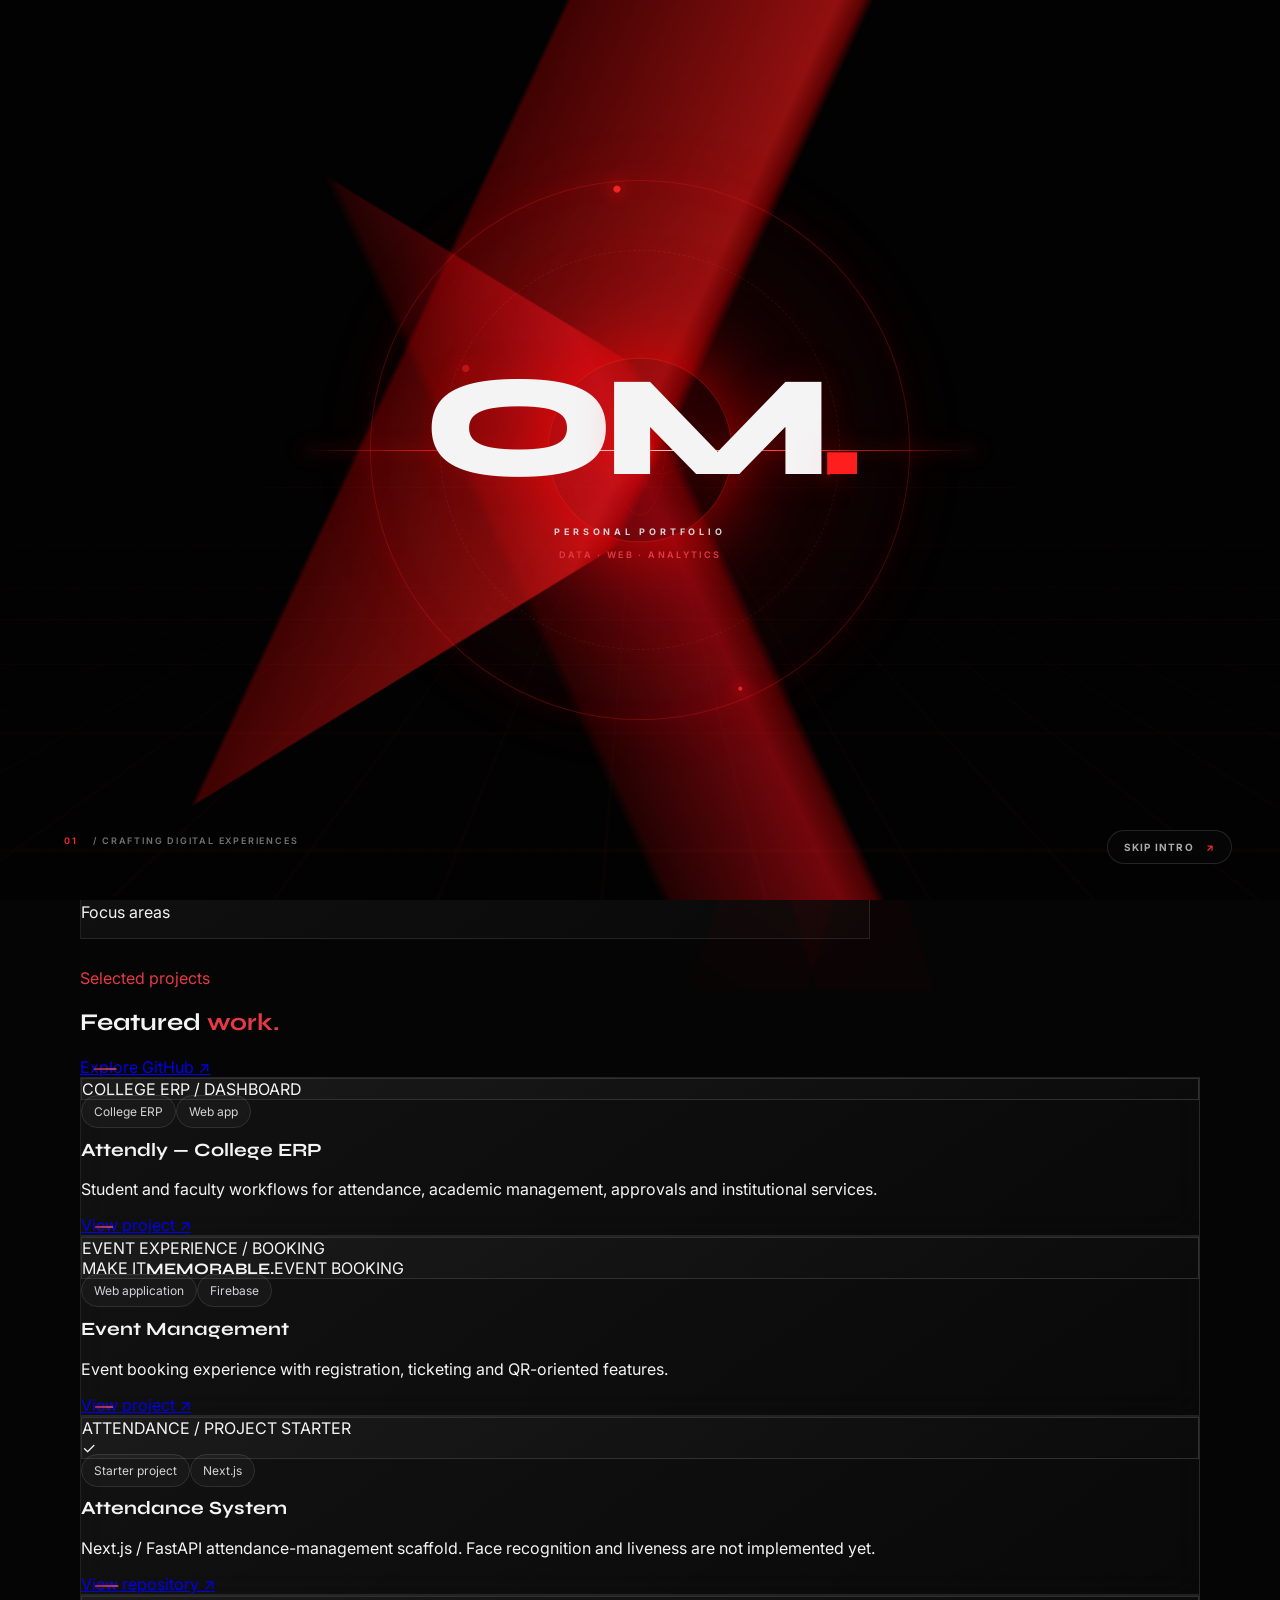
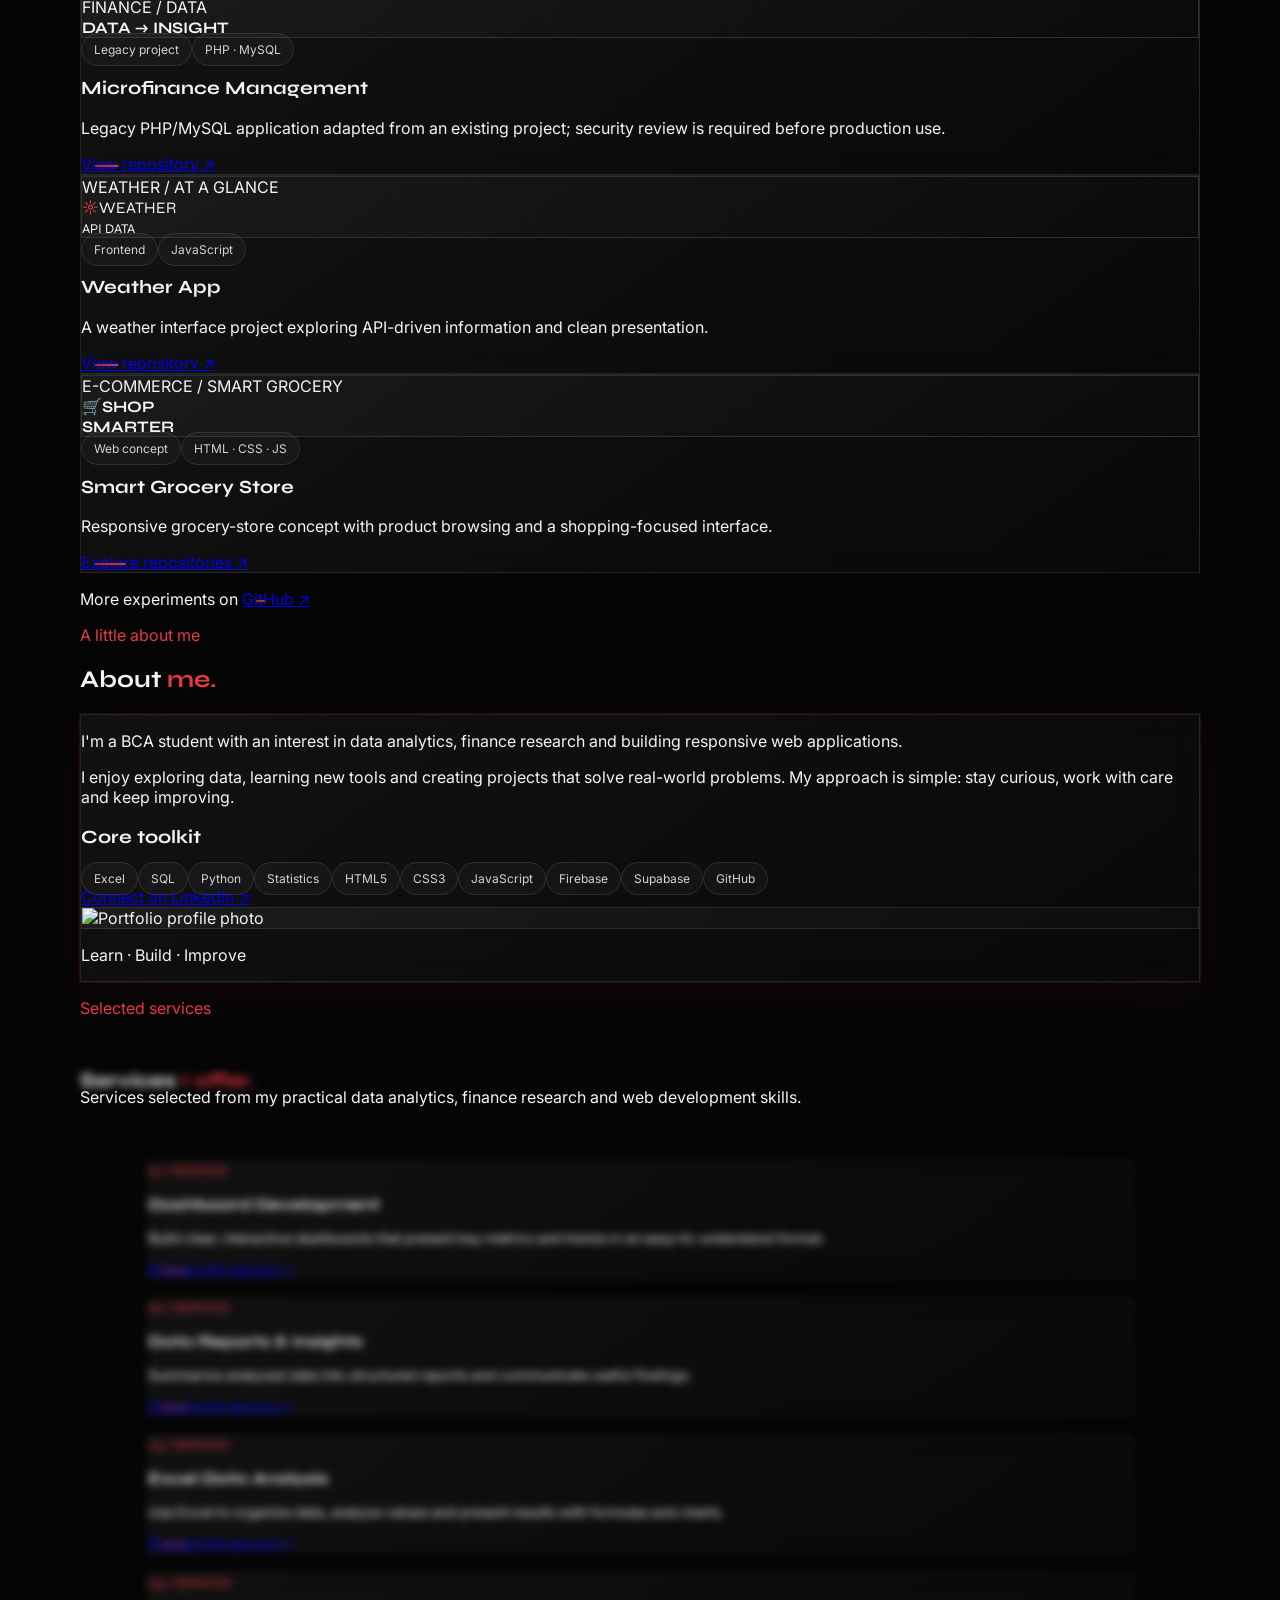
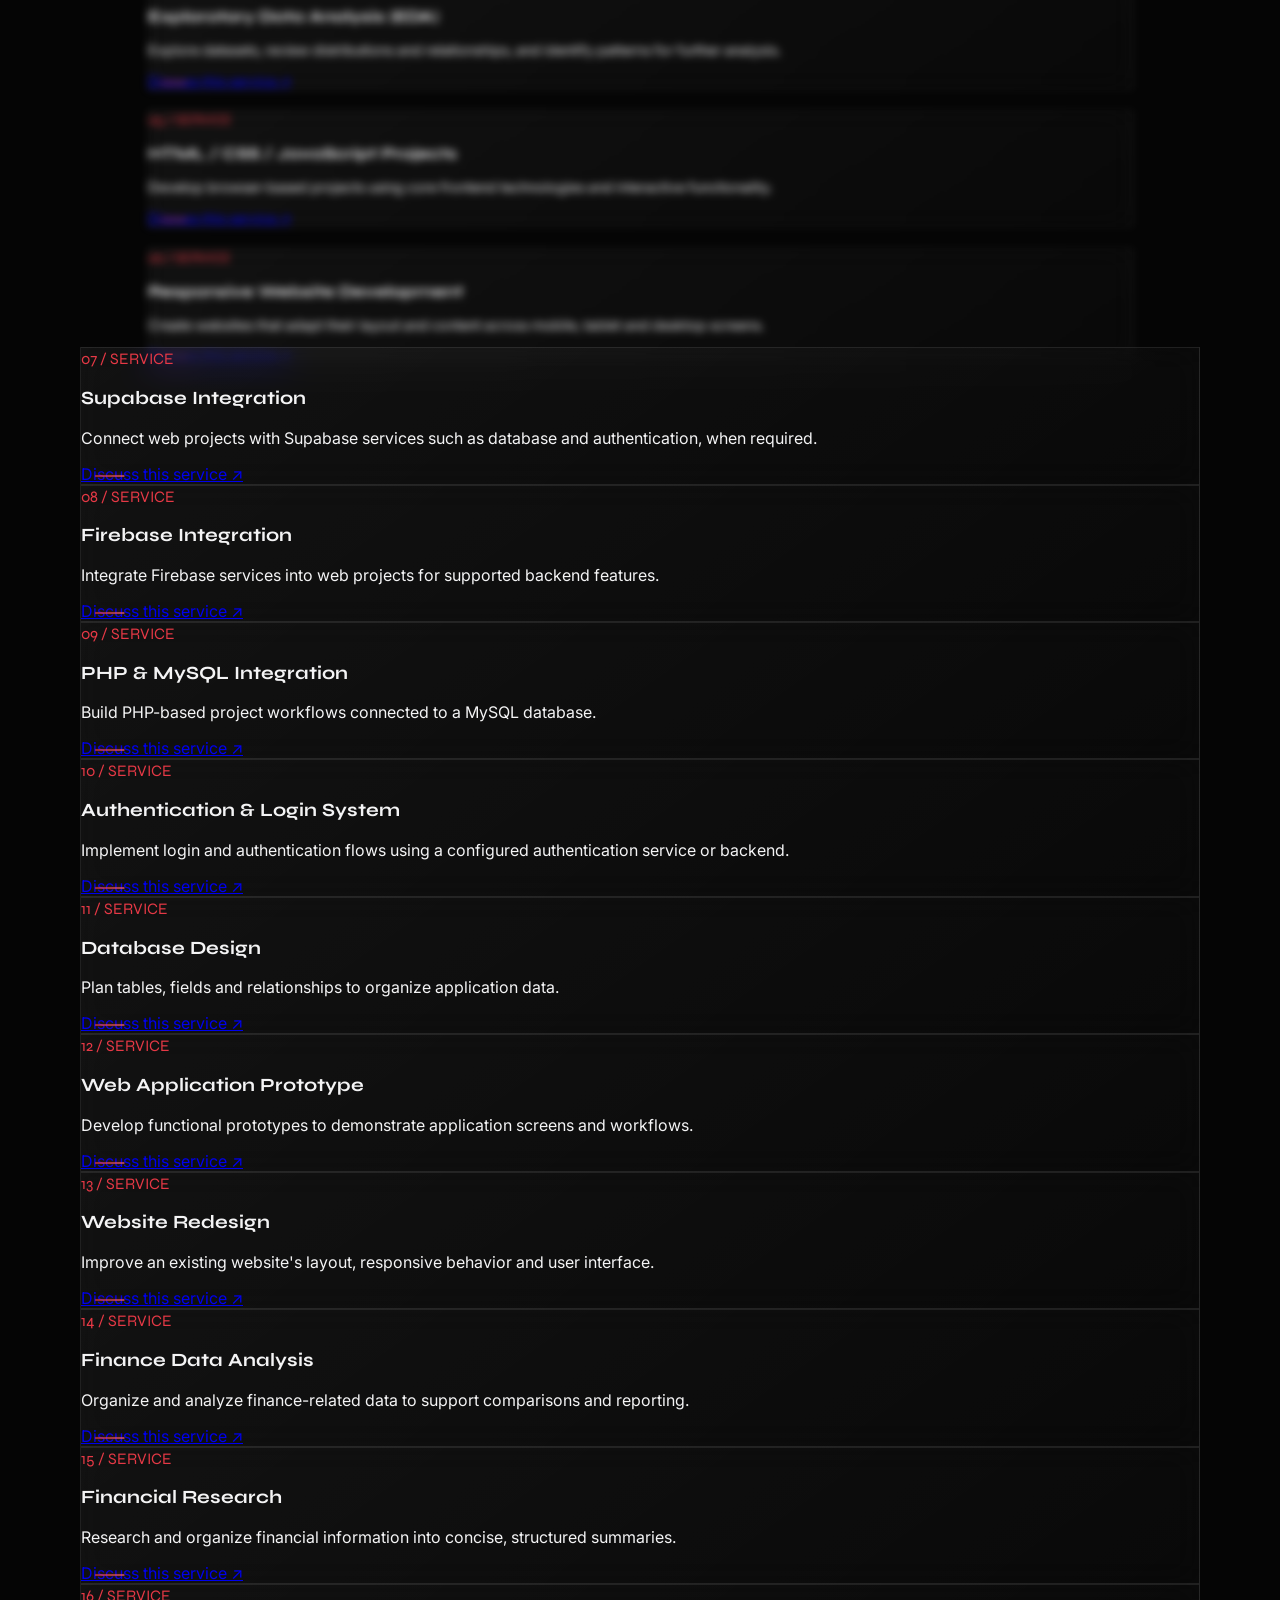
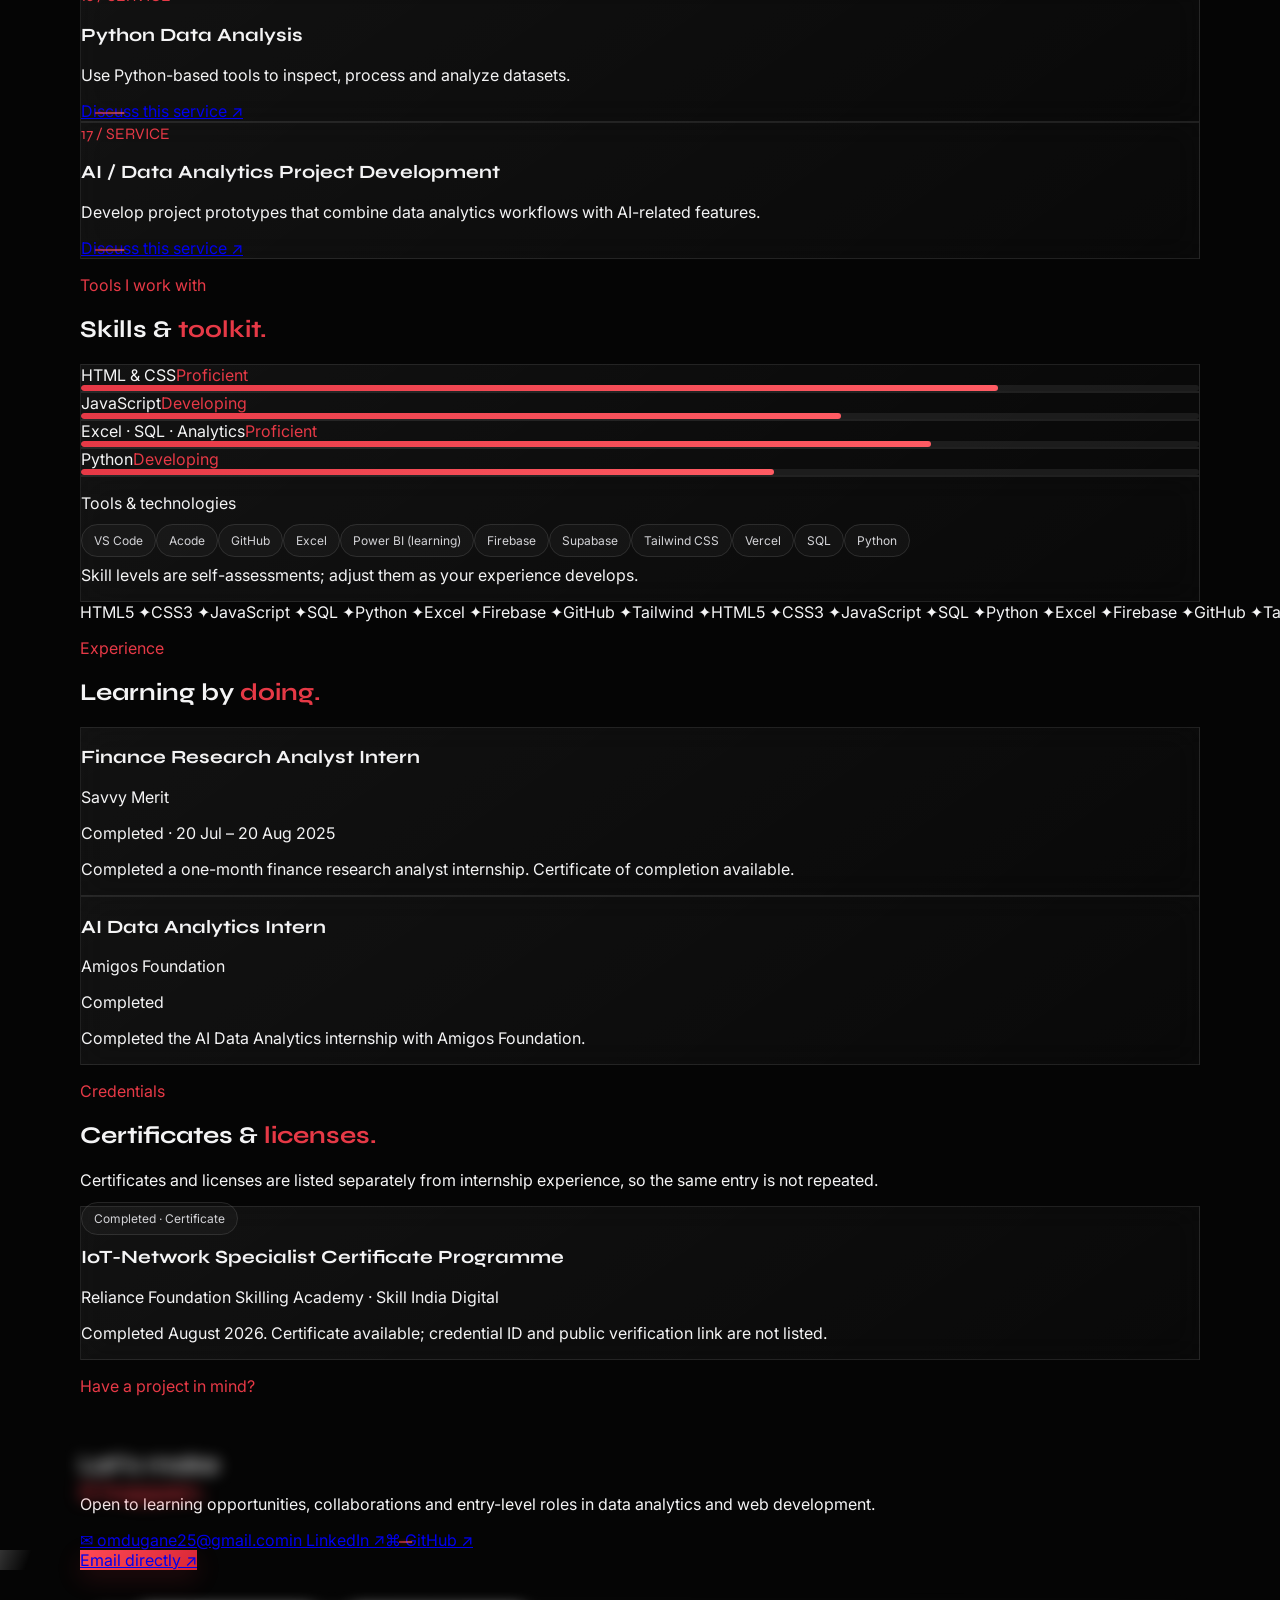
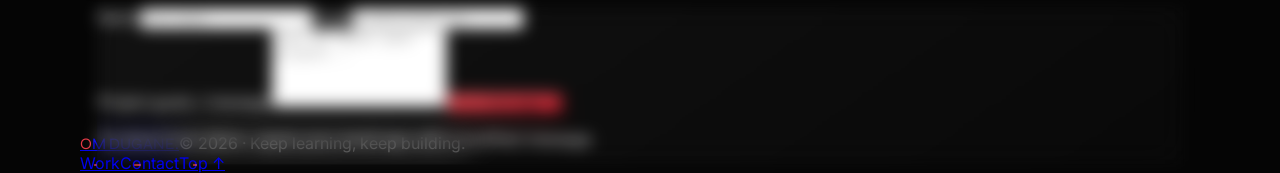
==== commit e8bc6e5d: "Update services section to include only user-selected services" ====
--- a/index.html
+++ b/index.html
@@ -414,13 +414,24 @@
 <article class="card glass rounded-2xl p-4 sm:p-5 reveal"><div class="mock rounded-xl h-48 p-4"><div class="text-[9px] text-zinc-600 mb-4">E-COMMERCE / SMART GROCERY</div><div class="h-32 rounded-lg bg-gradient-to-br from-red-950/30 to-zinc-900 flex items-center justify-center gap-4"><span class="text-5xl">🛒</span><b class="display text-2xl">SHOP<br>SMARTER</b></div></div><div class="pt-5"><div class="flex gap-2 mb-3"><span class="pill red">Web concept</span><span class="pill">HTML · CSS · JS</span></div><h3 class="display text-2xl font-bold">Smart Grocery Store</h3><p class="text-sm leading-6 text-zinc-400 mt-2">Responsive grocery-store concept with product browsing and a shopping-focused interface.</p><a href="https://github.com/omdugane27?tab=repositories" class="inline-block mt-4 text-sm hover:text-red-300" target="_blank" rel="noopener">Explore repositories ↗</a></div></article>
 </div><p class="text-center text-sm text-zinc-500 mt-9">More experiments on <a class="text-white underline decoration-red-500/60 underline-offset-4" href="https://github.com/omdugane27" target="_blank" rel="noopener">GitHub ↗</a></p></div></section>
 <section id="about" class="py-24 border-y border-white/5 bg-white/[.015]"><div class="wrap"><div class="mb-10 reveal"><p class="red text-xs uppercase tracking-[.22em] font-bold mb-3">A little about me</p><h2 class="display text-4xl sm:text-6xl font-extrabold uppercase">About <span class="red">me.</span></h2></div><div class="grid lg:grid-cols-[1.2fr_.8fr] gap-8 items-center"><div class="glass glow rounded-3xl p-6 sm:p-9 reveal"><p class="text-zinc-300 text-lg leading-8">I'm a BCA student with an interest in data analytics, finance research and building responsive web applications.</p><p class="text-zinc-500 leading-7 mt-5">I enjoy exploring data, learning new tools and creating projects that solve real-world problems. My approach is simple: stay curious, work with care and keep improving.</p><div class="mt-8 pt-6 border-t border-white/10"><h3 class="display text-sm uppercase tracking-wider font-bold mb-4">Core toolkit</h3><div class="flex flex-wrap gap-2"><span class="pill">Excel</span><span class="pill">SQL</span><span class="pill">Python</span><span class="pill">Statistics</span><span class="pill">HTML5</span><span class="pill">CSS3</span><span class="pill">JavaScript</span><span class="pill">Firebase</span><span class="pill">Supabase</span><span class="pill">GitHub</span></div><a class="inline-block mt-6 text-sm hover:text-red-300" href="https://www.linkedin.com/in/om-dugane-48b6b02a8/" target="_blank" rel="noopener">Connect on LinkedIn ↗</a></div><div class="reveal flex justify-center"><div class="w-full max-w-[300px] rotate-2 hover:rotate-0 transition duration-300"><div class="glass rounded-[28px] p-3"><img class="rounded-[20px] w-full aspect-[4/5] object-cover" src="https://raw.githubusercontent.com/omdugane27/omdugane27_portfollio/main/IMG-20260628-WA0008%20(1).jpg" alt="Portfolio profile photo" onerror="this.onerror=null;this.src='https://raw.githubusercontent.com/omdugane27/omdugane27_portfollio/main/omphoto.jpg'"></div><p class="text-center text-xs uppercase tracking-[.18em] text-zinc-500 mt-5">Learn · Build · Improve</p></div></div></div></div></section>
-<section id="services" class="py-24"><div class="wrap"><div class="mb-10 reveal"><p class="red text-xs uppercase tracking-[.22em] font-bold mb-3">My practical skill set</p><h2 class="display text-4xl sm:text-6xl font-extrabold uppercase">Services <span class="red">I offer.</span></h2><p class="text-zinc-500 mt-4 max-w-xl">Hands-on support in data, finance research and web development—based on the tools I use in my coursework, projects and completed internship.</p></div><div class="grid sm:grid-cols-2 lg:grid-cols-3 gap-4">
-<article class="card glass rounded-2xl p-6 reveal"><span class="red display text-sm">01 / DATA</span><h3 class="display text-xl font-bold mt-5">Data Cleaning &amp; Preparation</h3><p class="text-sm text-zinc-500 leading-6 mt-3">Clean spreadsheet or tabular data, handle formatting issues, organize columns and prepare datasets for analysis.</p><div class="flex flex-wrap gap-2 mt-4"><span class="pill">Excel</span><span class="pill">SQL</span><span class="pill">Python</span></div><a class="inline-block mt-6 text-xs hover:text-red-300" href="#contact">Discuss a dataset ↗</a></article>
-<article class="card glass rounded-2xl p-6 reveal"><span class="red display text-sm">02 / ANALYTICS</span><h3 class="display text-xl font-bold mt-5">Exploratory Data Analysis</h3><p class="text-sm text-zinc-500 leading-6 mt-3">Explore data, calculate summary statistics, identify patterns and communicate useful findings with clear explanations.</p><div class="flex flex-wrap gap-2 mt-4"><span class="pill">Python</span><span class="pill">Excel</span><span class="pill">Statistics</span></div><a class="inline-block mt-6 text-xs hover:text-red-300" href="#contact">Discuss analysis ↗</a></article>
-<article class="card glass rounded-2xl p-6 reveal"><span class="red display text-sm">03 / FINANCE</span><h3 class="display text-xl font-bold mt-5">Finance &amp; Business Research</h3><p class="text-sm text-zinc-500 leading-6 mt-3">Support research tasks by collecting and organizing financial information, comparing data points and preparing concise research summaries.</p><div class="flex flex-wrap gap-2 mt-4"><span class="pill">Financial Research</span><span class="pill">Excel</span></div><a class="inline-block mt-6 text-xs hover:text-red-300" href="#contact">Discuss research ↗</a></article>
-<article class="card glass rounded-2xl p-6 reveal"><span class="red display text-sm">04 / REPORTING</span><h3 class="display text-xl font-bold mt-5">Reports &amp; Data Visualization</h3><p class="text-sm text-zinc-500 leading-6 mt-3">Turn analyzed data into readable reports, charts and KPI-focused visual summaries for project or academic use.</p><div class="flex flex-wrap gap-2 mt-4"><span class="pill">Excel</span><span class="pill">Charts</span><span class="pill">Power BI / Tableau</span></div><a class="inline-block mt-6 text-xs hover:text-red-300" href="#contact">Discuss a report ↗</a></article>
-<article class="card glass rounded-2xl p-6 reveal"><span class="red display text-sm">05 / WEB</span><h3 class="display text-xl font-bold mt-5">Responsive Website Development</h3><p class="text-sm text-zinc-500 leading-6 mt-3">Create responsive multi-section websites and landing pages with mobile-friendly layouts, accessible structure and interactive UI.</p><div class="flex flex-wrap gap-2 mt-4"><span class="pill">HTML</span><span class="pill">CSS</span><span class="pill">JavaScript</span></div><a class="inline-block mt-6 text-xs hover:text-red-300" href="#contact">Discuss a website ↗</a></article>
-<article class="card glass rounded-2xl p-6 reveal"><span class="red display text-sm">06 / WEB APP</span><h3 class="display text-xl font-bold mt-5">Project UI &amp; Database Prototypes</h3><p class="text-sm text-zinc-500 leading-6 mt-3">Build and refine student or college project interfaces, forms and prototype workflows with database or backend integration.</p><div class="flex flex-wrap gap-2 mt-4"><span class="pill">PHP · MySQL</span><span class="pill">Firebase</span><span class="pill">Supabase</span></div><a class="inline-block mt-6 text-xs hover:text-red-300" href="#contact">Discuss a prototype ↗</a></article>
+<section id="services" class="py-24"><div class="wrap"><div class="mb-10 reveal"><p class="red text-xs uppercase tracking-[.22em] font-bold mb-3">Selected services</p><h2 class="display text-4xl sm:text-6xl font-extrabold uppercase">Services <span class="red">I offer.</span></h2><p class="text-zinc-500 mt-4 max-w-xl">Services selected from my practical data analytics, finance research and web development skills.</p></div><div class="grid sm:grid-cols-2 lg:grid-cols-3 gap-4">
+<article class="card glass rounded-2xl p-6 reveal"><span class="red display text-sm">01 / SERVICE</span><h3 class="display text-xl font-bold mt-5">Dashboard Development</h3><p class="text-sm text-zinc-500 leading-6 mt-3">Build clear, interactive dashboards that present key metrics and trends in an easy-to-understand format.</p><a class="inline-block mt-6 text-xs hover:text-red-300" href="#contact">Discuss this service ↗</a></article>
+<article class="card glass rounded-2xl p-6 reveal"><span class="red display text-sm">02 / SERVICE</span><h3 class="display text-xl font-bold mt-5">Data Reports & Insights</h3><p class="text-sm text-zinc-500 leading-6 mt-3">Summarize analyzed data into structured reports and communicate useful findings.</p><a class="inline-block mt-6 text-xs hover:text-red-300" href="#contact">Discuss this service ↗</a></article>
+<article class="card glass rounded-2xl p-6 reveal"><span class="red display text-sm">03 / SERVICE</span><h3 class="display text-xl font-bold mt-5">Excel Data Analysis</h3><p class="text-sm text-zinc-500 leading-6 mt-3">Use Excel to organize data, analyze values and present results with formulas and charts.</p><a class="inline-block mt-6 text-xs hover:text-red-300" href="#contact">Discuss this service ↗</a></article>
+<article class="card glass rounded-2xl p-6 reveal"><span class="red display text-sm">04 / SERVICE</span><h3 class="display text-xl font-bold mt-5">Exploratory Data Analysis (EDA)</h3><p class="text-sm text-zinc-500 leading-6 mt-3">Explore datasets, review distributions and relationships, and identify patterns for further analysis.</p><a class="inline-block mt-6 text-xs hover:text-red-300" href="#contact">Discuss this service ↗</a></article>
+<article class="card glass rounded-2xl p-6 reveal"><span class="red display text-sm">05 / SERVICE</span><h3 class="display text-xl font-bold mt-5">HTML / CSS / JavaScript Projects</h3><p class="text-sm text-zinc-500 leading-6 mt-3">Develop browser-based projects using core frontend technologies and interactive functionality.</p><a class="inline-block mt-6 text-xs hover:text-red-300" href="#contact">Discuss this service ↗</a></article>
+<article class="card glass rounded-2xl p-6 reveal"><span class="red display text-sm">06 / SERVICE</span><h3 class="display text-xl font-bold mt-5">Responsive Website Development</h3><p class="text-sm text-zinc-500 leading-6 mt-3">Create websites that adapt their layout and content across mobile, tablet and desktop screens.</p><a class="inline-block mt-6 text-xs hover:text-red-300" href="#contact">Discuss this service ↗</a></article>
+<article class="card glass rounded-2xl p-6 reveal"><span class="red display text-sm">07 / SERVICE</span><h3 class="display text-xl font-bold mt-5">Supabase Integration</h3><p class="text-sm text-zinc-500 leading-6 mt-3">Connect web projects with Supabase services such as database and authentication, when required.</p><a class="inline-block mt-6 text-xs hover:text-red-300" href="#contact">Discuss this service ↗</a></article>
+<article class="card glass rounded-2xl p-6 reveal"><span class="red display text-sm">08 / SERVICE</span><h3 class="display text-xl font-bold mt-5">Firebase Integration</h3><p class="text-sm text-zinc-500 leading-6 mt-3">Integrate Firebase services into web projects for supported backend features.</p><a class="inline-block mt-6 text-xs hover:text-red-300" href="#contact">Discuss this service ↗</a></article>
+<article class="card glass rounded-2xl p-6 reveal"><span class="red display text-sm">09 / SERVICE</span><h3 class="display text-xl font-bold mt-5">PHP & MySQL Integration</h3><p class="text-sm text-zinc-500 leading-6 mt-3">Build PHP-based project workflows connected to a MySQL database.</p><a class="inline-block mt-6 text-xs hover:text-red-300" href="#contact">Discuss this service ↗</a></article>
+<article class="card glass rounded-2xl p-6 reveal"><span class="red display text-sm">10 / SERVICE</span><h3 class="display text-xl font-bold mt-5">Authentication & Login System</h3><p class="text-sm text-zinc-500 leading-6 mt-3">Implement login and authentication flows using a configured authentication service or backend.</p><a class="inline-block mt-6 text-xs hover:text-red-300" href="#contact">Discuss this service ↗</a></article>
+<article class="card glass rounded-2xl p-6 reveal"><span class="red display text-sm">11 / SERVICE</span><h3 class="display text-xl font-bold mt-5">Database Design</h3><p class="text-sm text-zinc-500 leading-6 mt-3">Plan tables, fields and relationships to organize application data.</p><a class="inline-block mt-6 text-xs hover:text-red-300" href="#contact">Discuss this service ↗</a></article>
+<article class="card glass rounded-2xl p-6 reveal"><span class="red display text-sm">12 / SERVICE</span><h3 class="display text-xl font-bold mt-5">Web Application Prototype</h3><p class="text-sm text-zinc-500 leading-6 mt-3">Develop functional prototypes to demonstrate application screens and workflows.</p><a class="inline-block mt-6 text-xs hover:text-red-300" href="#contact">Discuss this service ↗</a></article>
+<article class="card glass rounded-2xl p-6 reveal"><span class="red display text-sm">13 / SERVICE</span><h3 class="display text-xl font-bold mt-5">Website Redesign</h3><p class="text-sm text-zinc-500 leading-6 mt-3">Improve an existing website's layout, responsive behavior and user interface.</p><a class="inline-block mt-6 text-xs hover:text-red-300" href="#contact">Discuss this service ↗</a></article>
+<article class="card glass rounded-2xl p-6 reveal"><span class="red display text-sm">14 / SERVICE</span><h3 class="display text-xl font-bold mt-5">Finance Data Analysis</h3><p class="text-sm text-zinc-500 leading-6 mt-3">Organize and analyze finance-related data to support comparisons and reporting.</p><a class="inline-block mt-6 text-xs hover:text-red-300" href="#contact">Discuss this service ↗</a></article>
+<article class="card glass rounded-2xl p-6 reveal"><span class="red display text-sm">15 / SERVICE</span><h3 class="display text-xl font-bold mt-5">Financial Research</h3><p class="text-sm text-zinc-500 leading-6 mt-3">Research and organize financial information into concise, structured summaries.</p><a class="inline-block mt-6 text-xs hover:text-red-300" href="#contact">Discuss this service ↗</a></article>
+<article class="card glass rounded-2xl p-6 reveal"><span class="red display text-sm">16 / SERVICE</span><h3 class="display text-xl font-bold mt-5">Python Data Analysis</h3><p class="text-sm text-zinc-500 leading-6 mt-3">Use Python-based tools to inspect, process and analyze datasets.</p><a class="inline-block mt-6 text-xs hover:text-red-300" href="#contact">Discuss this service ↗</a></article>
+<article class="card glass rounded-2xl p-6 reveal"><span class="red display text-sm">17 / SERVICE</span><h3 class="display text-xl font-bold mt-5">AI / Data Analytics Project Development</h3><p class="text-sm text-zinc-500 leading-6 mt-3">Develop project prototypes that combine data analytics workflows with AI-related features.</p><a class="inline-block mt-6 text-xs hover:text-red-300" href="#contact">Discuss this service ↗</a></article>
 </div></div></section>
 <section id="skills" class="py-24 border-y border-white/5 bg-white/[.015]"><div class="wrap"><div class="mb-10 reveal"><p class="red text-xs uppercase tracking-[.22em] font-bold mb-3">Tools I work with</p><h2 class="display text-4xl sm:text-6xl font-extrabold uppercase">Skills & <span class="red">toolkit.</span></h2></div><div class="grid md:grid-cols-2 gap-5"><div class="space-y-3 reveal"><div class="glass rounded-xl p-5"><div class="flex justify-between text-sm mb-3"><span>HTML & CSS</span><span class="red text-xs">Proficient</span></div><div class="bar"><span style="width:82%"></span></div></div><div class="glass rounded-xl p-5"><div class="flex justify-between text-sm mb-3"><span>JavaScript</span><span class="red text-xs">Developing</span></div><div class="bar"><span style="width:68%"></span></div></div><div class="glass rounded-xl p-5"><div class="flex justify-between text-sm mb-3"><span>Excel · SQL · Analytics</span><span class="red text-xs">Proficient</span></div><div class="bar"><span style="width:76%"></span></div></div><div class="glass rounded-xl p-5"><div class="flex justify-between text-sm mb-3"><span>Python</span><span class="red text-xs">Developing</span></div><div class="bar"><span style="width:62%"></span></div></div></div><div class="glass rounded-2xl p-6 sm:p-8 reveal"><p class="text-xs uppercase tracking-[.2em] text-zinc-500 mb-5">Tools & technologies</p><div class="flex flex-wrap gap-2"><span class="pill">VS Code</span><span class="pill">Acode</span><span class="pill">GitHub</span><span class="pill">Excel</span><span class="pill">Power BI (learning)</span><span class="pill">Firebase</span><span class="pill">Supabase</span><span class="pill">Tailwind CSS</span><span class="pill">Vercel</span><span class="pill">SQL</span><span class="pill">Python</span></div><p class="text-sm text-zinc-500 leading-6 mt-7 pt-6 border-t border-white/10">Skill levels are self-assessments; adjust them as your experience develops.</p></div></div><div class="marquee overflow-hidden mt-12 border-y border-white/5 py-5"><div class="marquee-track gap-8 text-xs uppercase tracking-[.2em] text-zinc-500"><span>HTML5 ✦</span><span>CSS3 ✦</span><span>JavaScript ✦</span><span>SQL ✦</span><span>Python ✦</span><span>Excel ✦</span><span>Firebase ✦</span><span>GitHub ✦</span><span>Tailwind ✦</span><span>HTML5 ✦</span><span>CSS3 ✦</span><span>JavaScript ✦</span><span>SQL ✦</span><span>Python ✦</span><span>Excel ✦</span><span>Firebase ✦</span><span>GitHub ✦</span><span>Tailwind ✦</span></div></div></div></section>
 <section id="experience" class="py-24"><div class="wrap"><div class="mb-10 reveal"><p class="red text-xs uppercase tracking-[.22em] font-bold mb-3">Experience</p><h2 class="display text-4xl sm:text-6xl font-extrabold uppercase">Learning by <span class="red">doing.</span></h2></div><div class="glass rounded-2xl p-6 sm:p-8 reveal"><div class="flex flex-col sm:flex-row sm:justify-between gap-3"><div><h3 class="display text-xl font-bold">Finance Research Analyst Intern</h3><p class="text-zinc-400 mt-1">Savvy Merit</p></div><span class="text-xs text-zinc-500">Completed · 20 Jul – 20 Aug 2025</span></div><p class="text-sm leading-6 text-zinc-500 mt-4">Completed a one-month finance research analyst internship. Certificate of completion available.</p></div><div class="glass rounded-2xl p-6 sm:p-8 mt-4 reveal"><div class="flex flex-col sm:flex-row sm:justify-between gap-3"><div><h3 class="display text-xl font-bold">AI Data Analytics Intern</h3><p class="text-zinc-400 mt-1">Amigos Foundation</p></div><span class="text-xs text-red-300">Completed</span></div><p class="text-sm leading-6 text-zinc-500 mt-4">Completed the AI Data Analytics internship with Amigos Foundation.</p></div></div></section>
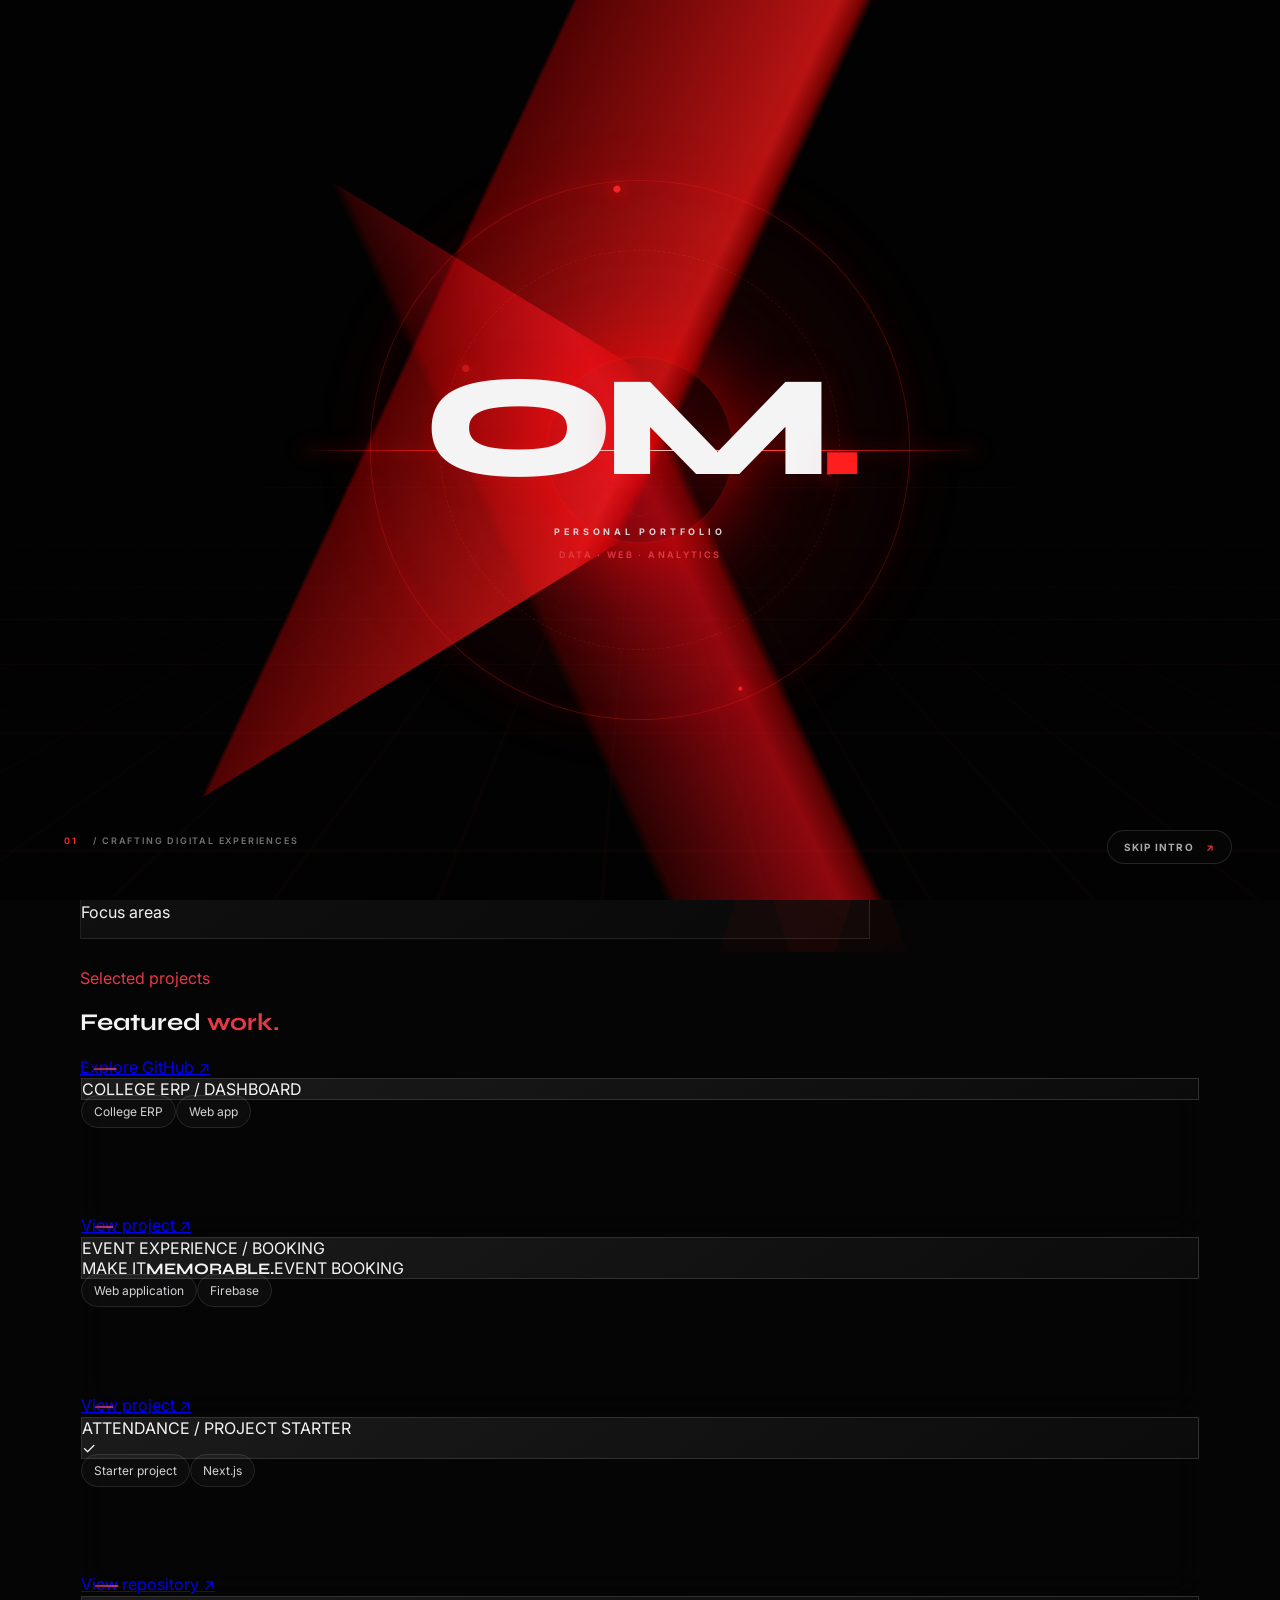
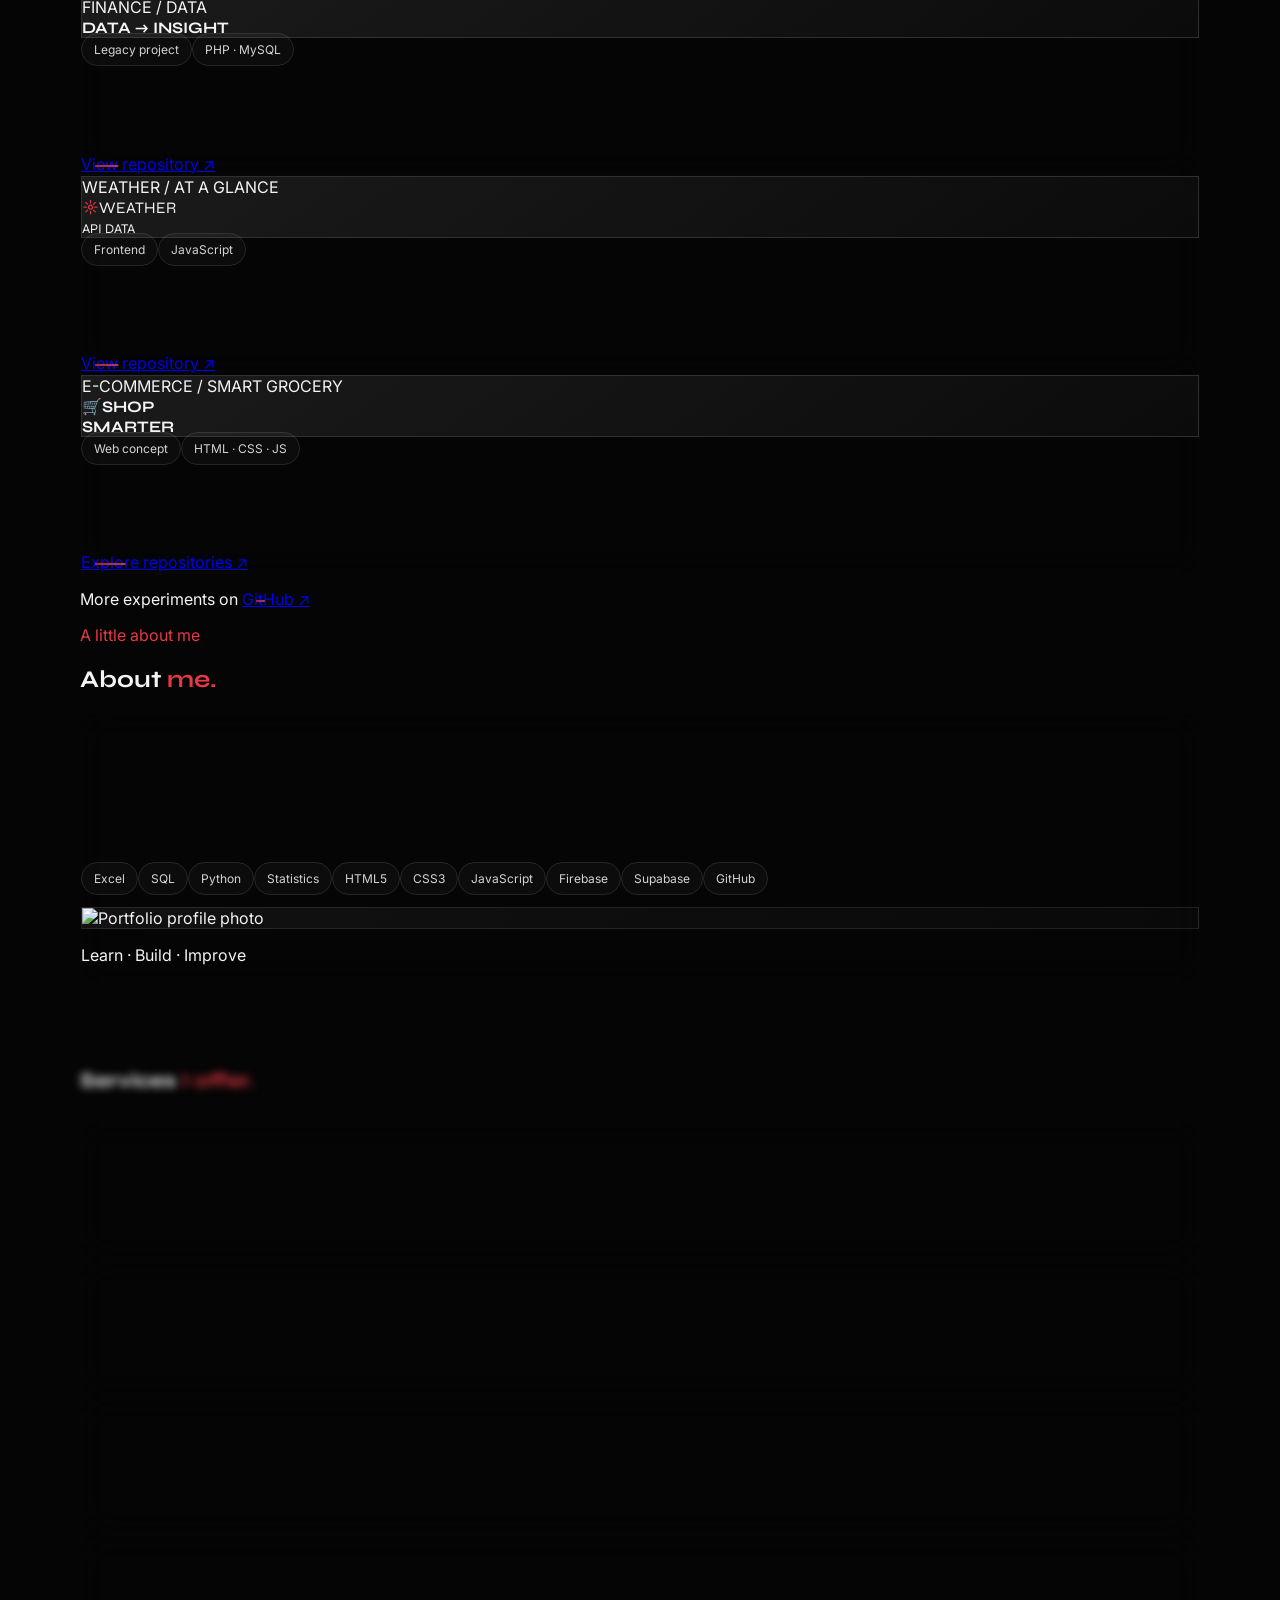
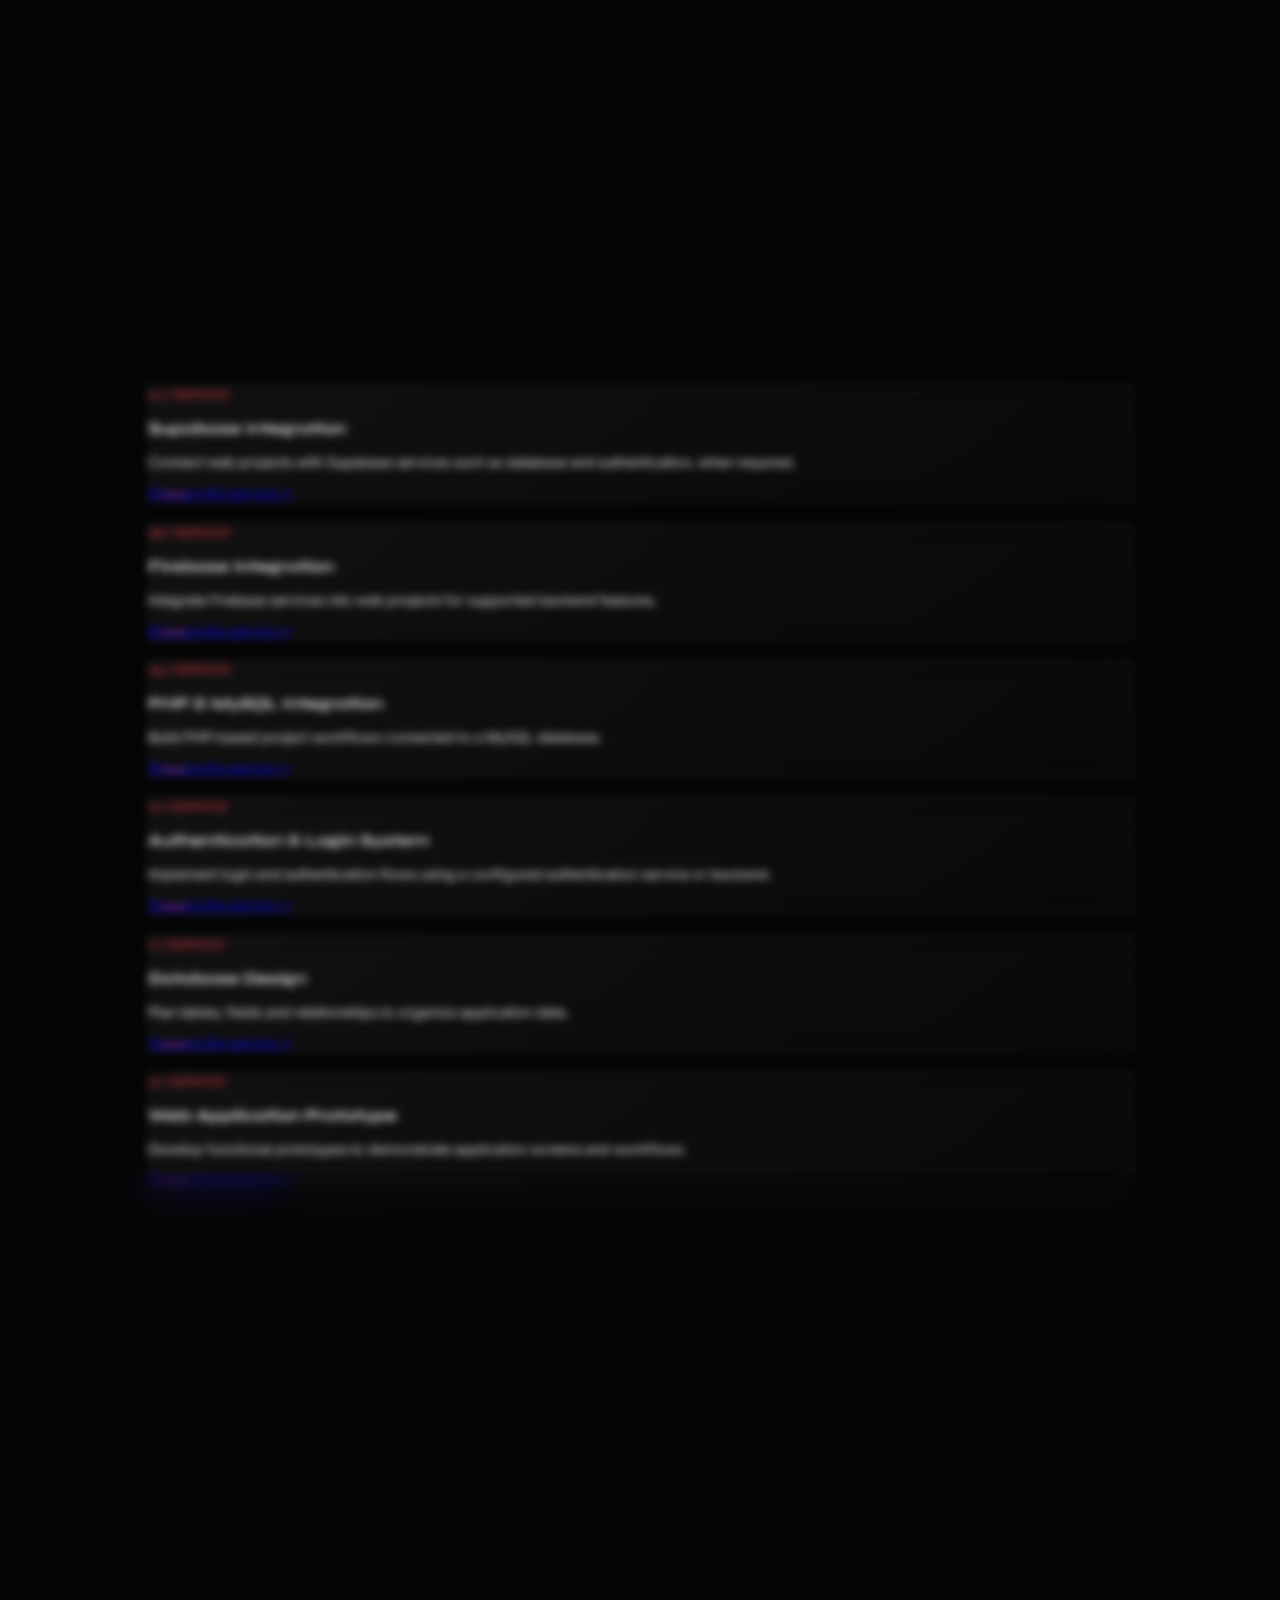
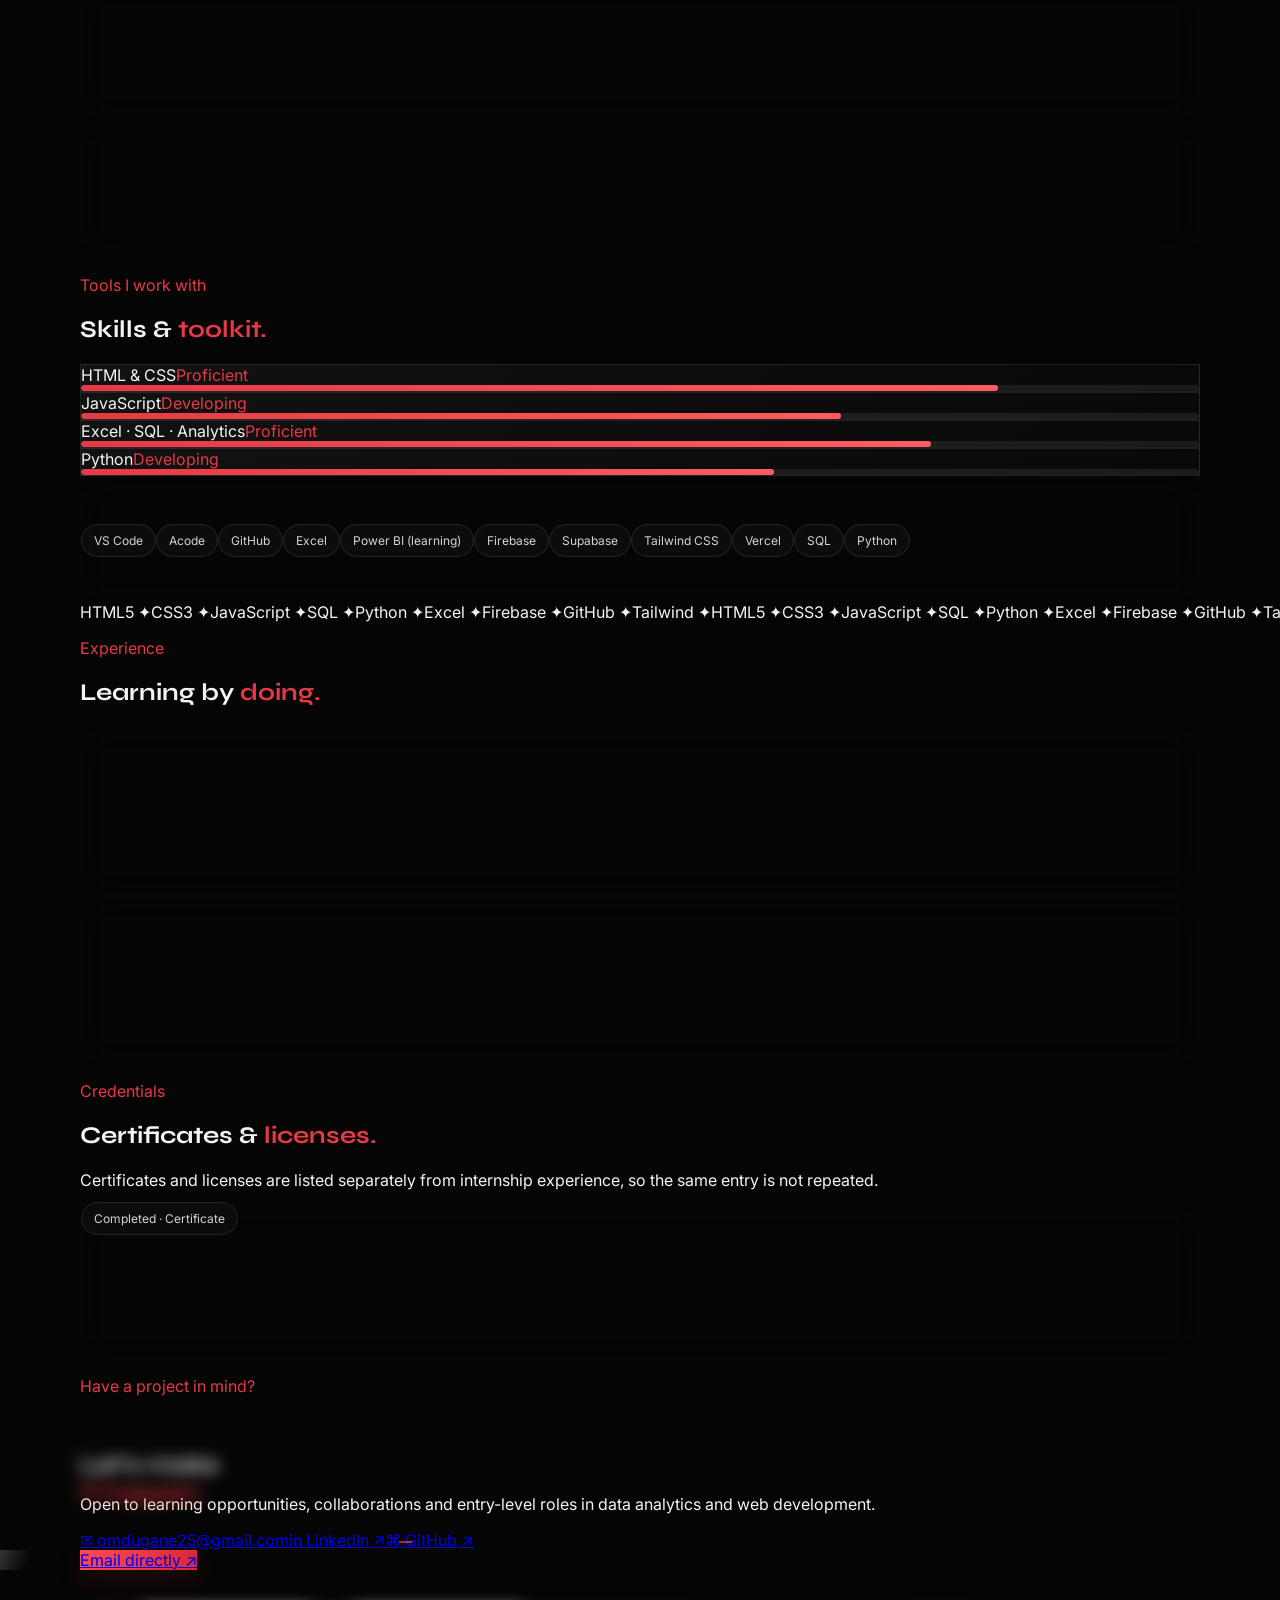
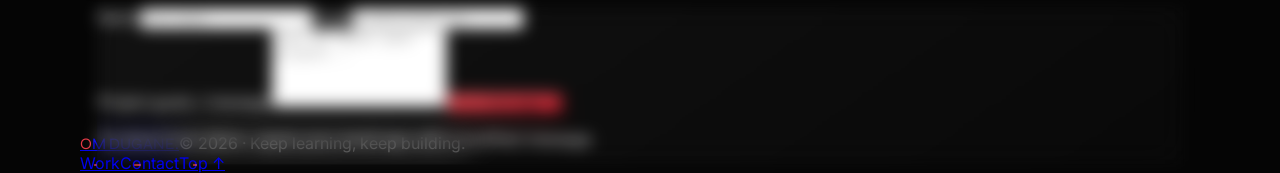
==== commit 8c58cca7: "Improve post-intro home reveal with smooth 3D animation" ====
--- a/index.html
+++ b/index.html
@@ -375,6 +375,27 @@
 @keyframes homePortraitSmooth{from{opacity:0;transform:translate3d(30px,18px,0) scale(.94);filter:blur(8px);clip-path:inset(0 0 0 14%)}to{opacity:1;transform:none;filter:none;clip-path:inset(0)}}
 @keyframes homeStatsSmooth{from{opacity:0;transform:perspective(900px) translate3d(0,22px,-30px) rotateX(8deg)}to{opacity:1;transform:none}}
 @media(prefers-reduced-motion:reduce){body.cinematic-ready main #home.home-entrance-playing *{animation:none!important;transition:none!important;transform:none!important;filter:none!important;opacity:1!important;clip-path:none!important}}
+
+/* Post-intro home reveal: deliberate, smooth 3D depth choreography */
+#home{perspective:1500px;perspective-origin:50% 42%;transform-style:preserve-3d}
+#home .hero-layout,#home .hero-intro,#home .hero-portrait-wrap,#home .hero-stats,
+#home .hero-title,#home .role-line,#home .hero-copy,#home .hero-actions,#home .hero-meta,
+#home .hero-x-left,#home .hero-x-right,#home .hero-x-cross{transform-style:preserve-3d;backface-visibility:hidden}
+body.home-reveal-pending #home .hero-intro,
+body.home-reveal-pending #home .hero-portrait-wrap,
+body.home-reveal-pending #home .hero-stats{visibility:hidden}
+body.home-reveal-playing header{will-change:transform,opacity}
+body.home-reveal-playing #home{overflow:hidden}
+body.home-reveal-playing #home .hero-intro,
+body.home-reveal-playing #home .hero-portrait-wrap,
+body.home-reveal-playing #home .hero-stats{visibility:visible}
+@media(prefers-reduced-motion:reduce){
+ #home{perspective:none!important}
+ body.home-reveal-pending #home .hero-intro,
+ body.home-reveal-pending #home .hero-portrait-wrap,
+ body.home-reveal-pending #home .hero-stats{visibility:visible!important}
+}
+
 </style>
 </head>
 <body>
@@ -745,5 +766,68 @@
  addEventListener('resize',onScroll,{passive:true});
  onScroll();
 })();
+
+/* Reliable post-intro entrance: one coordinated 3D reveal for the home hero */
+runPostIntroEntrance = function(){
+ const home=document.getElementById('home');
+ if(!home)return;
+ const reduced=window.matchMedia('(prefers-reduced-motion: reduce)').matches;
+ const intro=document.getElementById('introSequence');
+ document.body.classList.add('cinematic-ready','home-reveal-pending');
+ const run=()=>{
+  document.body.classList.remove('home-reveal-pending');
+  document.body.classList.add('home-reveal-playing');
+  home.classList.add('home-entrance-playing');
+  const header=document.querySelector('header');
+  const copy=home.querySelector('.hero-intro');
+  const title=home.querySelector('.hero-title');
+  const role=home.querySelector('.role-line');
+  const desc=home.querySelector('.hero-copy');
+  const buttons=[...home.querySelectorAll('.hero-actions a')];
+  const meta=home.querySelector('.hero-meta');
+  const portrait=home.querySelector('.hero-portrait-wrap');
+  const stats=home.querySelector('.hero-stats');
+  const statCards=[...home.querySelectorAll('.hero-stats .glass > div')];
+  const panels=[home.querySelector('.hero-x-left'),home.querySelector('.hero-x-right'),home.querySelector('.hero-x-cross')].filter(Boolean);
+  const all=[header,copy,title,role,desc,...buttons,meta,portrait,stats,...statCards,...panels].filter(Boolean);
+  if(reduced){
+   all.forEach(el=>{el.style.opacity='1';el.style.visibility='visible';el.style.transform='none';el.style.filter='none';el.style.clipPath='none';});
+   document.body.classList.remove('home-reveal-playing');
+   home.classList.remove('home-entrance-playing');
+   return;
+  }
+  if(window.gsap){
+   const gs=window.gsap;
+   gs.killTweensOf(all);
+   gs.set(all,{clearProps:'animation,opacity,visibility,transform,filter,clipPath'});
+   const tl=gs.timeline({defaults:{ease:'power3.out'},onComplete:()=>{
+    gs.set(all,{autoAlpha:1,clearProps:'transform,filter,clipPath,transformPerspective'});
+    document.body.classList.remove('home-reveal-playing');
+    home.classList.remove('home-entrance-playing');
+   }});
+   if(header)tl.fromTo(header,{y:-24,z:-100,autoAlpha:0,rotationX:8,transformPerspective:1200},{y:0,z:0,autoAlpha:1,rotationX:0,duration:.72},0);
+   if(panels[0])tl.fromTo(panels[0],{xPercent:-20,z:-240,rotationY:-32,rotationZ:-5,autoAlpha:0},{xPercent:0,z:0,rotationY:0,rotationZ:0,autoAlpha:.52,duration:1.25},.05);
+   if(panels[1])tl.fromTo(panels[1],{xPercent:20,z:-240,rotationY:32,rotationZ:5,autoAlpha:0},{xPercent:0,z:0,rotationY:0,rotationZ:0,autoAlpha:.42,duration:1.25},.05);
+   if(panels[2])tl.fromTo(panels[2],{scaleY:.25,z:-180,autoAlpha:0},{scaleY:1,z:0,autoAlpha:.65,duration:.95},.2);
+   if(copy)tl.fromTo(copy,{y:34,z:-110,rotationX:12,autoAlpha:0,filter:'blur(9px)'},{y:0,z:0,rotationX:0,autoAlpha:1,filter:'blur(0px)',duration:.85},.12);
+   if(title)tl.fromTo(title,{y:62,z:-190,rotationX:18,rotationY:-8,scale:.9,autoAlpha:0,filter:'blur(12px)',clipPath:'inset(0 0 22% 0)'},{y:0,z:0,rotationX:0,rotationY:0,scale:1,autoAlpha:1,filter:'blur(0px)',clipPath:'inset(0 0 0 0)',duration:1.15,ease:'power4.out'},.25);
+   if(role)tl.fromTo(role,{x:-24,z:-90,rotationY:12,autoAlpha:0},{x:0,z:0,rotationY:0,autoAlpha:1,duration:.65},.58);
+   if(desc)tl.fromTo(desc,{y:24,z:-70,rotationX:8,autoAlpha:0,filter:'blur(5px)'},{y:0,z:0,rotationX:0,autoAlpha:1,filter:'blur(0px)',duration:.72},.68);
+   if(buttons.length)tl.fromTo(buttons,{y:28,z:-100,rotationX:14,scale:.94,autoAlpha:0},{y:0,z:0,rotationX:0,scale:1,autoAlpha:1,duration:.65,stagger:.12},.9);
+   if(meta)tl.fromTo(meta,{y:18,z:-60,autoAlpha:0},{y:0,z:0,autoAlpha:1,duration:.5},1.2);
+   if(portrait)tl.fromTo(portrait,{x:72,y:22,z:-260,rotationY:-28,rotationX:8,scale:.78,autoAlpha:0,filter:'blur(12px)',clipPath:'inset(0 0 0 35%)'},{x:0,y:0,z:0,rotationY:0,rotationX:0,scale:1,autoAlpha:1,filter:'blur(0px)',clipPath:'inset(0 0 0 0)',duration:1.35,ease:'power4.out'},.18);
+   if(stats)tl.fromTo(stats,{y:38,z:-160,rotationX:18,scale:.94,autoAlpha:0,filter:'blur(8px)'},{y:0,z:0,rotationX:0,scale:1,autoAlpha:1,filter:'blur(0px)',duration:.85},1.08);
+   if(statCards.length)tl.fromTo(statCards,{y:20,z:-60,rotationY:8,autoAlpha:0},{y:0,z:0,rotationY:0,autoAlpha:1,duration:.55,stagger:.1},1.25);
+   return tl;
+  }
+  // Lightweight browser-native 3D fallback if GSAP CDN is unavailable.
+  const seq=[[header,0,700,18],[panels[0],70,1000,-35],[panels[1],70,1000,35],[copy,120,800,28],[title,260,1050,48],[role,500,650,20],[desc,620,700,20],[portrait,180,1250,60],[...buttons,850,650,24],[stats,1050,850,30],[meta,1150,500,14]];
+  seq.forEach(([target,delay,duration,depth])=>{(Array.isArray(target)?target:[target]).filter(Boolean).forEach(el=>{el.animate([{opacity:0,transform:'perspective(1400px) translate3d(0,24px,'+(-Math.abs(depth))+'px) rotateX(12deg) rotateY('+(depth>0?-12:12)+'deg) scale(.92)',filter:'blur(8px)'},{opacity:1,transform:'perspective(1400px) translate3d(0,0,0) rotateX(0) rotateY(0) scale(1)',filter:'blur(0)'}],{duration,delay,easing:'cubic-bezier(.16,1,.3,1)',fill:'both'});});});
+  setTimeout(()=>{document.body.classList.remove('home-reveal-playing');home.classList.remove('home-entrance-playing');},2400);
+ };
+ const waitForOverlay=()=>setTimeout(run, intro?.classList.contains('intro-out')?520:0);
+ waitForOverlay();
+};
+
 </script>
 </body></html>
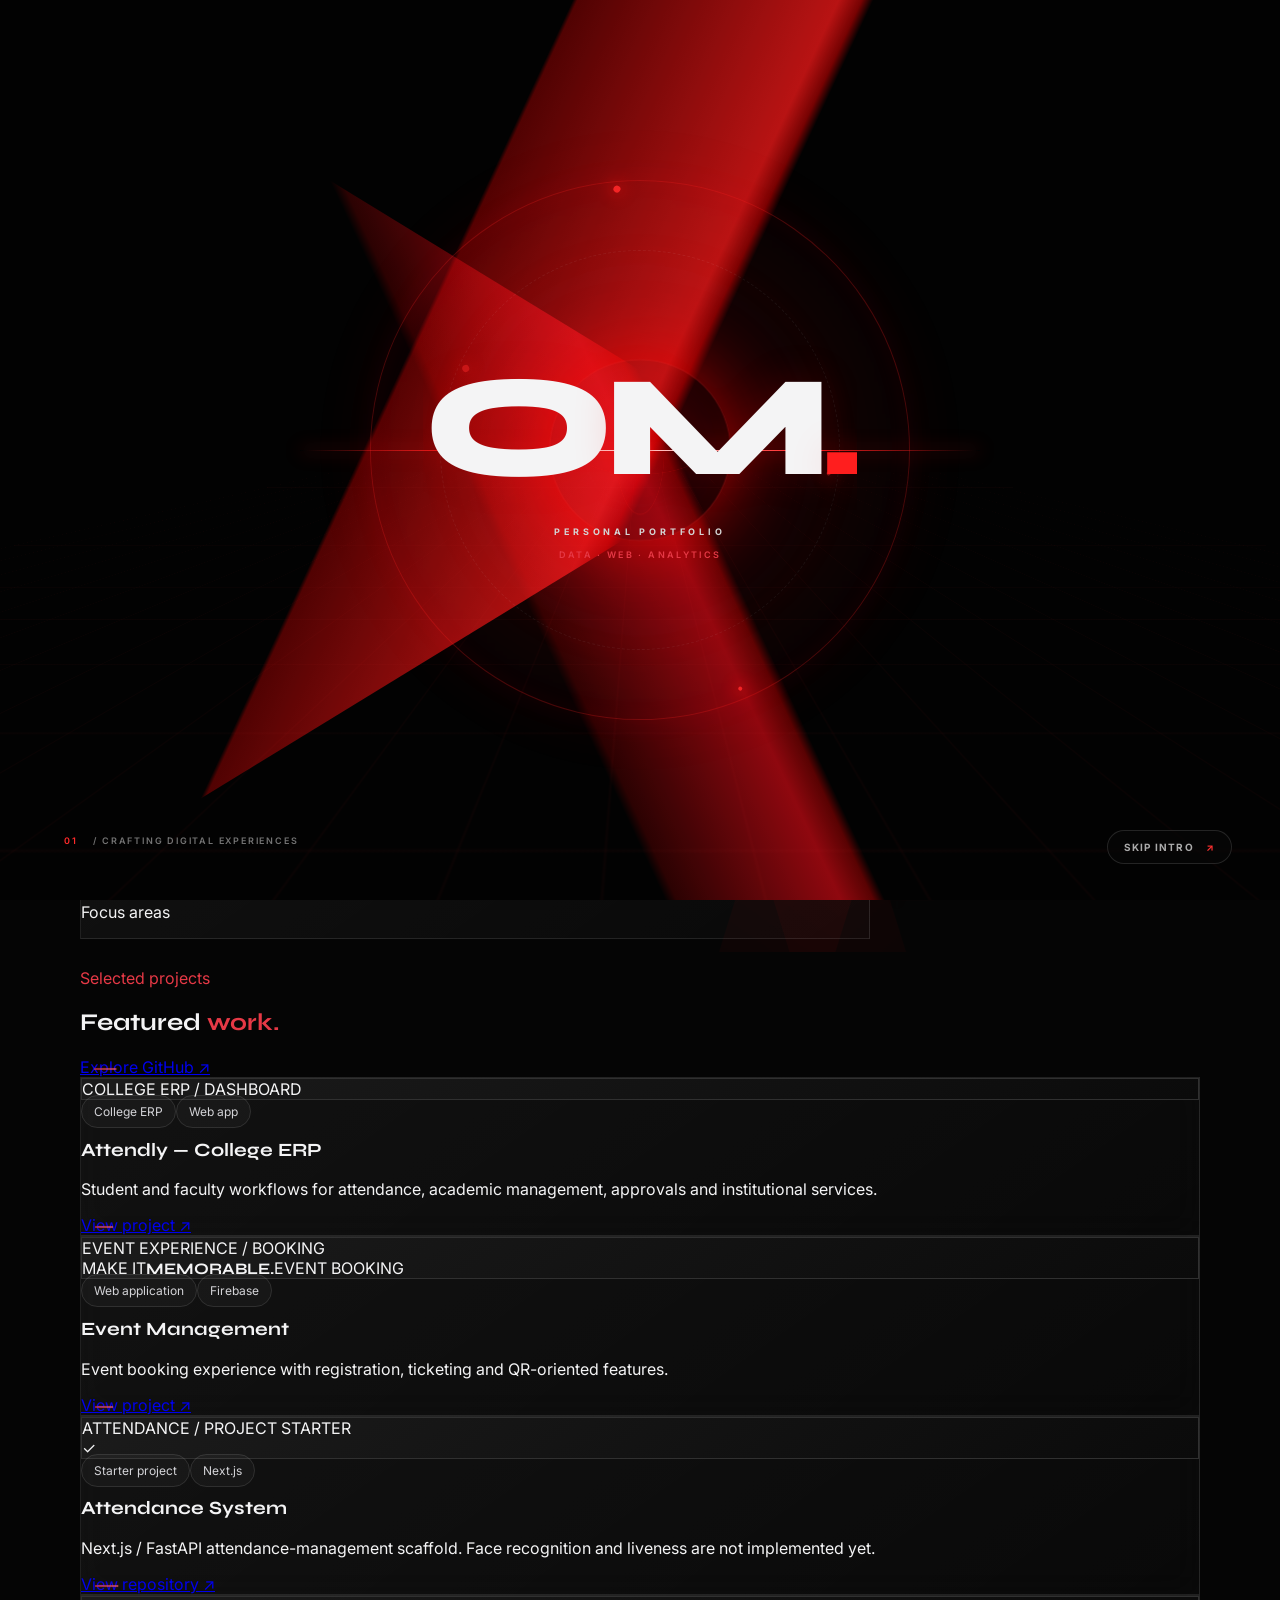
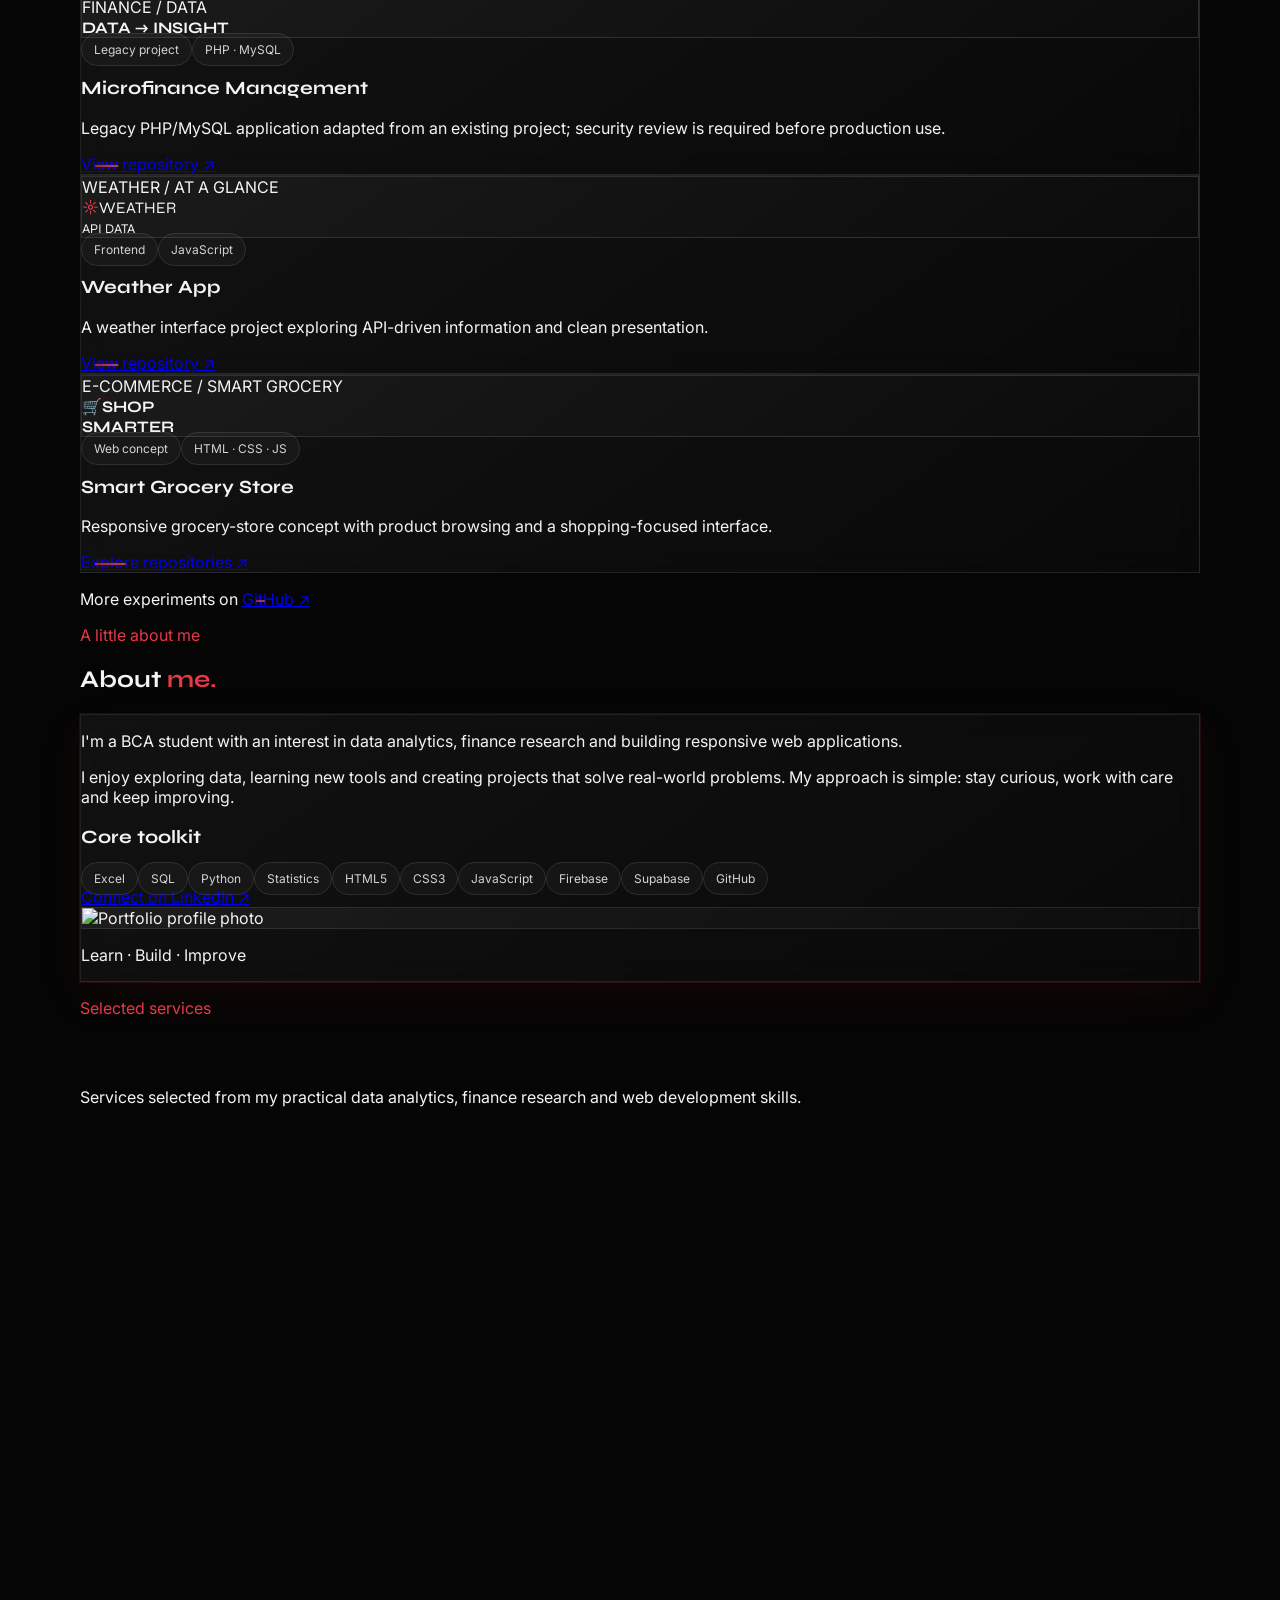
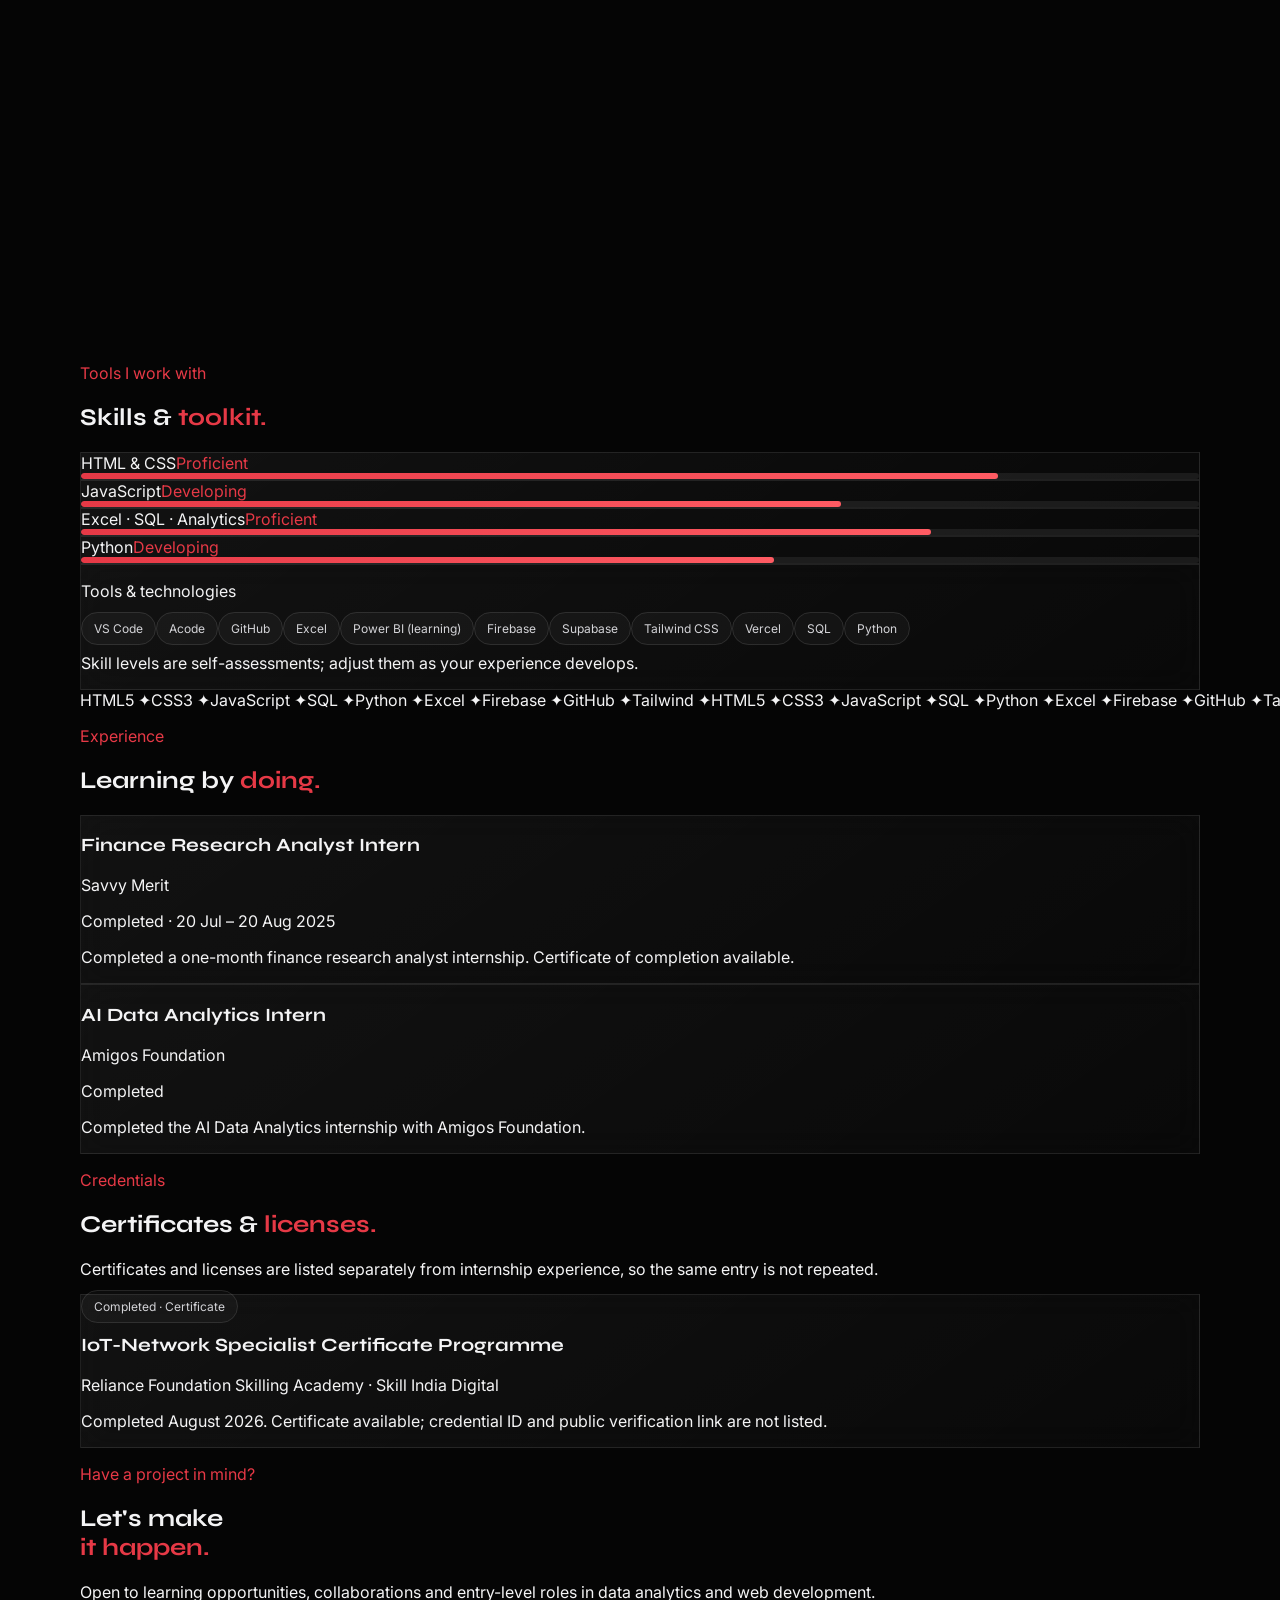
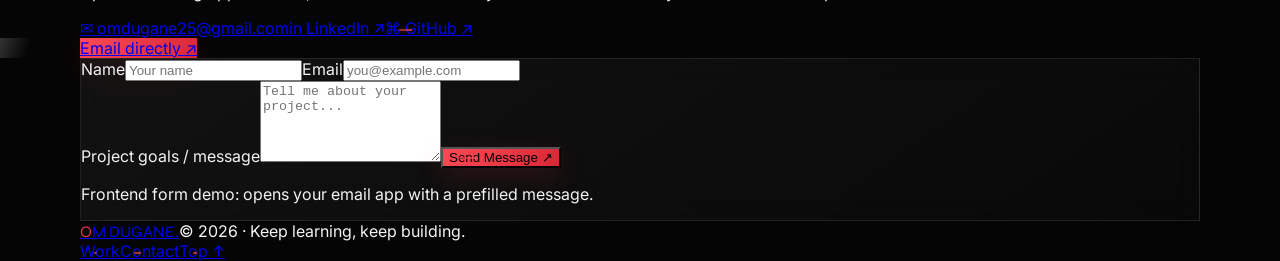
==== commit 79dc6aa6: "Limit portfolio services to the six main services" ====
--- a/index.html
+++ b/index.html
@@ -442,17 +442,6 @@
 <article class="card glass rounded-2xl p-6 reveal"><span class="red display text-sm">04 / SERVICE</span><h3 class="display text-xl font-bold mt-5">Exploratory Data Analysis (EDA)</h3><p class="text-sm text-zinc-500 leading-6 mt-3">Explore datasets, review distributions and relationships, and identify patterns for further analysis.</p><a class="inline-block mt-6 text-xs hover:text-red-300" href="#contact">Discuss this service ↗</a></article>
 <article class="card glass rounded-2xl p-6 reveal"><span class="red display text-sm">05 / SERVICE</span><h3 class="display text-xl font-bold mt-5">HTML / CSS / JavaScript Projects</h3><p class="text-sm text-zinc-500 leading-6 mt-3">Develop browser-based projects using core frontend technologies and interactive functionality.</p><a class="inline-block mt-6 text-xs hover:text-red-300" href="#contact">Discuss this service ↗</a></article>
 <article class="card glass rounded-2xl p-6 reveal"><span class="red display text-sm">06 / SERVICE</span><h3 class="display text-xl font-bold mt-5">Responsive Website Development</h3><p class="text-sm text-zinc-500 leading-6 mt-3">Create websites that adapt their layout and content across mobile, tablet and desktop screens.</p><a class="inline-block mt-6 text-xs hover:text-red-300" href="#contact">Discuss this service ↗</a></article>
-<article class="card glass rounded-2xl p-6 reveal"><span class="red display text-sm">07 / SERVICE</span><h3 class="display text-xl font-bold mt-5">Supabase Integration</h3><p class="text-sm text-zinc-500 leading-6 mt-3">Connect web projects with Supabase services such as database and authentication, when required.</p><a class="inline-block mt-6 text-xs hover:text-red-300" href="#contact">Discuss this service ↗</a></article>
-<article class="card glass rounded-2xl p-6 reveal"><span class="red display text-sm">08 / SERVICE</span><h3 class="display text-xl font-bold mt-5">Firebase Integration</h3><p class="text-sm text-zinc-500 leading-6 mt-3">Integrate Firebase services into web projects for supported backend features.</p><a class="inline-block mt-6 text-xs hover:text-red-300" href="#contact">Discuss this service ↗</a></article>
-<article class="card glass rounded-2xl p-6 reveal"><span class="red display text-sm">09 / SERVICE</span><h3 class="display text-xl font-bold mt-5">PHP & MySQL Integration</h3><p class="text-sm text-zinc-500 leading-6 mt-3">Build PHP-based project workflows connected to a MySQL database.</p><a class="inline-block mt-6 text-xs hover:text-red-300" href="#contact">Discuss this service ↗</a></article>
-<article class="card glass rounded-2xl p-6 reveal"><span class="red display text-sm">10 / SERVICE</span><h3 class="display text-xl font-bold mt-5">Authentication & Login System</h3><p class="text-sm text-zinc-500 leading-6 mt-3">Implement login and authentication flows using a configured authentication service or backend.</p><a class="inline-block mt-6 text-xs hover:text-red-300" href="#contact">Discuss this service ↗</a></article>
-<article class="card glass rounded-2xl p-6 reveal"><span class="red display text-sm">11 / SERVICE</span><h3 class="display text-xl font-bold mt-5">Database Design</h3><p class="text-sm text-zinc-500 leading-6 mt-3">Plan tables, fields and relationships to organize application data.</p><a class="inline-block mt-6 text-xs hover:text-red-300" href="#contact">Discuss this service ↗</a></article>
-<article class="card glass rounded-2xl p-6 reveal"><span class="red display text-sm">12 / SERVICE</span><h3 class="display text-xl font-bold mt-5">Web Application Prototype</h3><p class="text-sm text-zinc-500 leading-6 mt-3">Develop functional prototypes to demonstrate application screens and workflows.</p><a class="inline-block mt-6 text-xs hover:text-red-300" href="#contact">Discuss this service ↗</a></article>
-<article class="card glass rounded-2xl p-6 reveal"><span class="red display text-sm">13 / SERVICE</span><h3 class="display text-xl font-bold mt-5">Website Redesign</h3><p class="text-sm text-zinc-500 leading-6 mt-3">Improve an existing website's layout, responsive behavior and user interface.</p><a class="inline-block mt-6 text-xs hover:text-red-300" href="#contact">Discuss this service ↗</a></article>
-<article class="card glass rounded-2xl p-6 reveal"><span class="red display text-sm">14 / SERVICE</span><h3 class="display text-xl font-bold mt-5">Finance Data Analysis</h3><p class="text-sm text-zinc-500 leading-6 mt-3">Organize and analyze finance-related data to support comparisons and reporting.</p><a class="inline-block mt-6 text-xs hover:text-red-300" href="#contact">Discuss this service ↗</a></article>
-<article class="card glass rounded-2xl p-6 reveal"><span class="red display text-sm">15 / SERVICE</span><h3 class="display text-xl font-bold mt-5">Financial Research</h3><p class="text-sm text-zinc-500 leading-6 mt-3">Research and organize financial information into concise, structured summaries.</p><a class="inline-block mt-6 text-xs hover:text-red-300" href="#contact">Discuss this service ↗</a></article>
-<article class="card glass rounded-2xl p-6 reveal"><span class="red display text-sm">16 / SERVICE</span><h3 class="display text-xl font-bold mt-5">Python Data Analysis</h3><p class="text-sm text-zinc-500 leading-6 mt-3">Use Python-based tools to inspect, process and analyze datasets.</p><a class="inline-block mt-6 text-xs hover:text-red-300" href="#contact">Discuss this service ↗</a></article>
-<article class="card glass rounded-2xl p-6 reveal"><span class="red display text-sm">17 / SERVICE</span><h3 class="display text-xl font-bold mt-5">AI / Data Analytics Project Development</h3><p class="text-sm text-zinc-500 leading-6 mt-3">Develop project prototypes that combine data analytics workflows with AI-related features.</p><a class="inline-block mt-6 text-xs hover:text-red-300" href="#contact">Discuss this service ↗</a></article>
 </div></div></section>
 <section id="skills" class="py-24 border-y border-white/5 bg-white/[.015]"><div class="wrap"><div class="mb-10 reveal"><p class="red text-xs uppercase tracking-[.22em] font-bold mb-3">Tools I work with</p><h2 class="display text-4xl sm:text-6xl font-extrabold uppercase">Skills & <span class="red">toolkit.</span></h2></div><div class="grid md:grid-cols-2 gap-5"><div class="space-y-3 reveal"><div class="glass rounded-xl p-5"><div class="flex justify-between text-sm mb-3"><span>HTML & CSS</span><span class="red text-xs">Proficient</span></div><div class="bar"><span style="width:82%"></span></div></div><div class="glass rounded-xl p-5"><div class="flex justify-between text-sm mb-3"><span>JavaScript</span><span class="red text-xs">Developing</span></div><div class="bar"><span style="width:68%"></span></div></div><div class="glass rounded-xl p-5"><div class="flex justify-between text-sm mb-3"><span>Excel · SQL · Analytics</span><span class="red text-xs">Proficient</span></div><div class="bar"><span style="width:76%"></span></div></div><div class="glass rounded-xl p-5"><div class="flex justify-between text-sm mb-3"><span>Python</span><span class="red text-xs">Developing</span></div><div class="bar"><span style="width:62%"></span></div></div></div><div class="glass rounded-2xl p-6 sm:p-8 reveal"><p class="text-xs uppercase tracking-[.2em] text-zinc-500 mb-5">Tools & technologies</p><div class="flex flex-wrap gap-2"><span class="pill">VS Code</span><span class="pill">Acode</span><span class="pill">GitHub</span><span class="pill">Excel</span><span class="pill">Power BI (learning)</span><span class="pill">Firebase</span><span class="pill">Supabase</span><span class="pill">Tailwind CSS</span><span class="pill">Vercel</span><span class="pill">SQL</span><span class="pill">Python</span></div><p class="text-sm text-zinc-500 leading-6 mt-7 pt-6 border-t border-white/10">Skill levels are self-assessments; adjust them as your experience develops.</p></div></div><div class="marquee overflow-hidden mt-12 border-y border-white/5 py-5"><div class="marquee-track gap-8 text-xs uppercase tracking-[.2em] text-zinc-500"><span>HTML5 ✦</span><span>CSS3 ✦</span><span>JavaScript ✦</span><span>SQL ✦</span><span>Python ✦</span><span>Excel ✦</span><span>Firebase ✦</span><span>GitHub ✦</span><span>Tailwind ✦</span><span>HTML5 ✦</span><span>CSS3 ✦</span><span>JavaScript ✦</span><span>SQL ✦</span><span>Python ✦</span><span>Excel ✦</span><span>Firebase ✦</span><span>GitHub ✦</span><span>Tailwind ✦</span></div></div></div></section>
 <section id="experience" class="py-24"><div class="wrap"><div class="mb-10 reveal"><p class="red text-xs uppercase tracking-[.22em] font-bold mb-3">Experience</p><h2 class="display text-4xl sm:text-6xl font-extrabold uppercase">Learning by <span class="red">doing.</span></h2></div><div class="glass rounded-2xl p-6 sm:p-8 reveal"><div class="flex flex-col sm:flex-row sm:justify-between gap-3"><div><h3 class="display text-xl font-bold">Finance Research Analyst Intern</h3><p class="text-zinc-400 mt-1">Savvy Merit</p></div><span class="text-xs text-zinc-500">Completed · 20 Jul – 20 Aug 2025</span></div><p class="text-sm leading-6 text-zinc-500 mt-4">Completed a one-month finance research analyst internship. Certificate of completion available.</p></div><div class="glass rounded-2xl p-6 sm:p-8 mt-4 reveal"><div class="flex flex-col sm:flex-row sm:justify-between gap-3"><div><h3 class="display text-xl font-bold">AI Data Analytics Intern</h3><p class="text-zinc-400 mt-1">Amigos Foundation</p></div><span class="text-xs text-red-300">Completed</span></div><p class="text-sm leading-6 text-zinc-500 mt-4">Completed the AI Data Analytics internship with Amigos Foundation.</p></div></div></section>
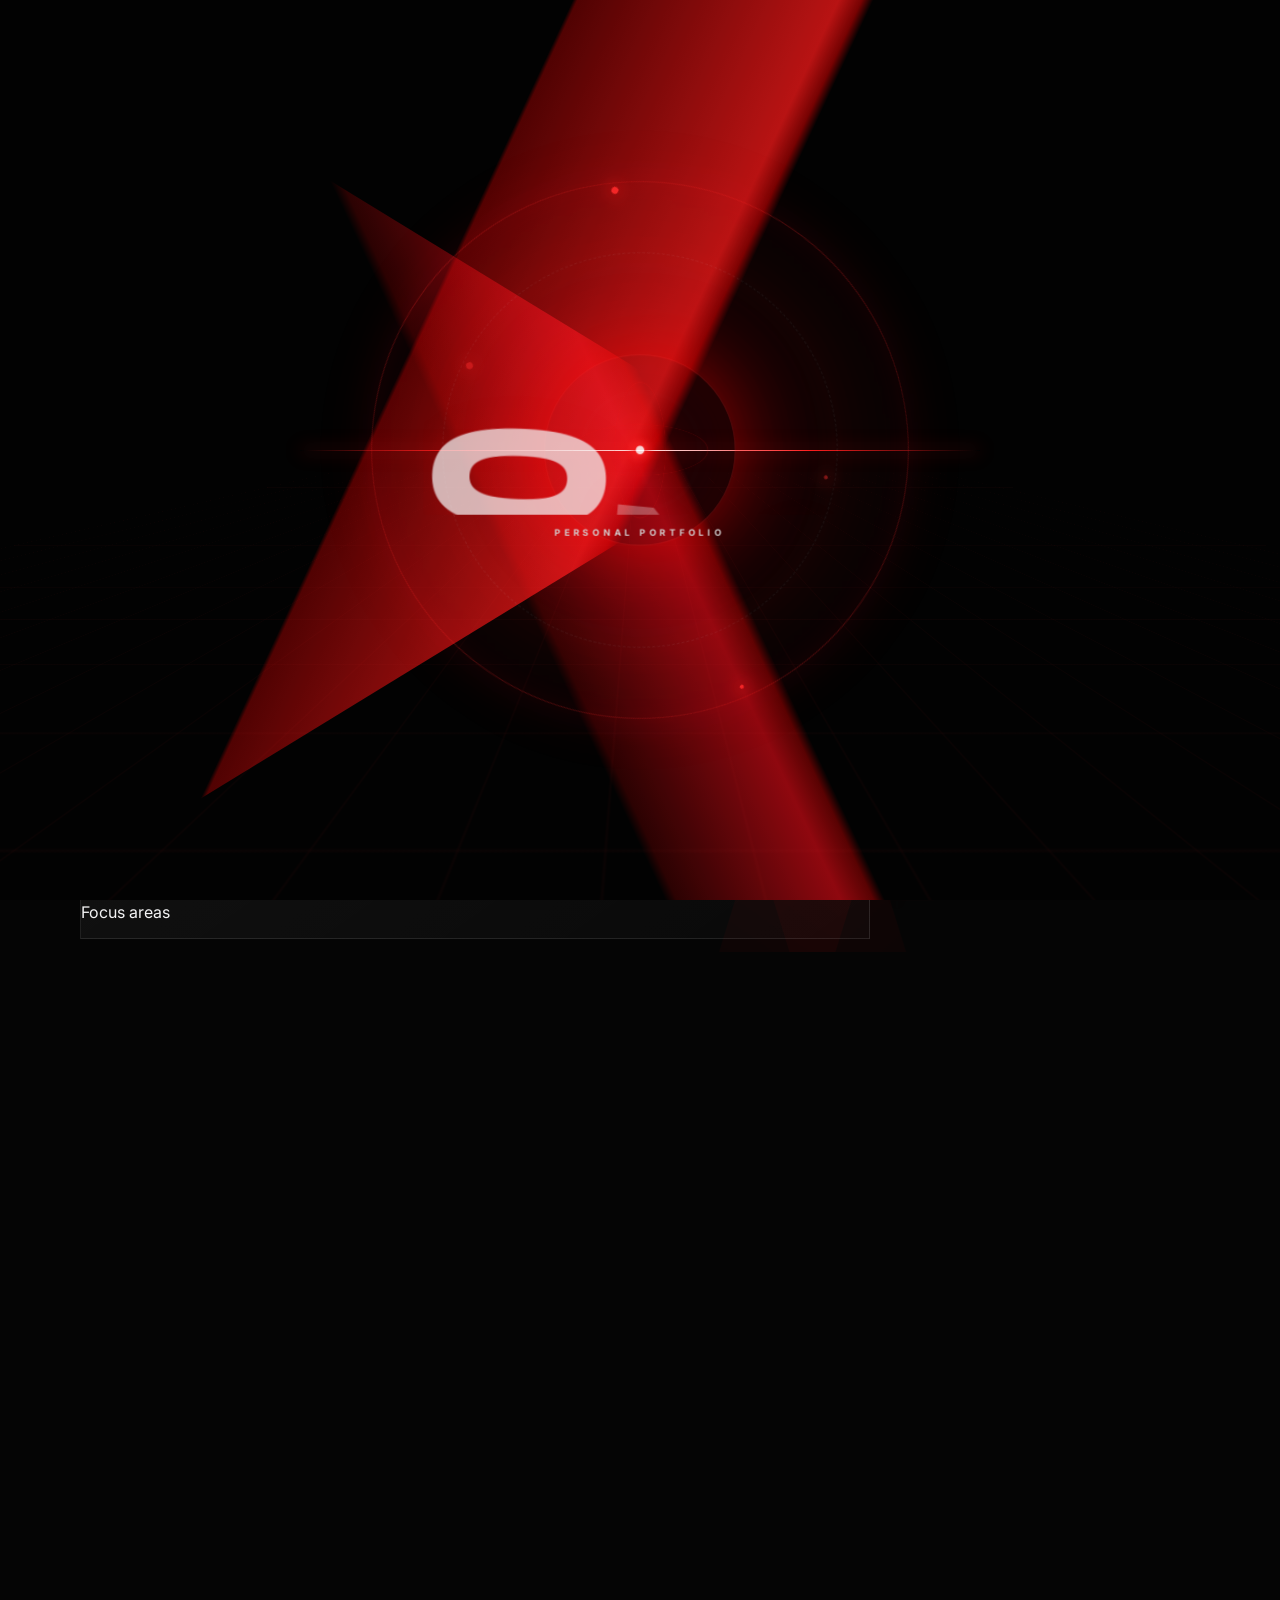
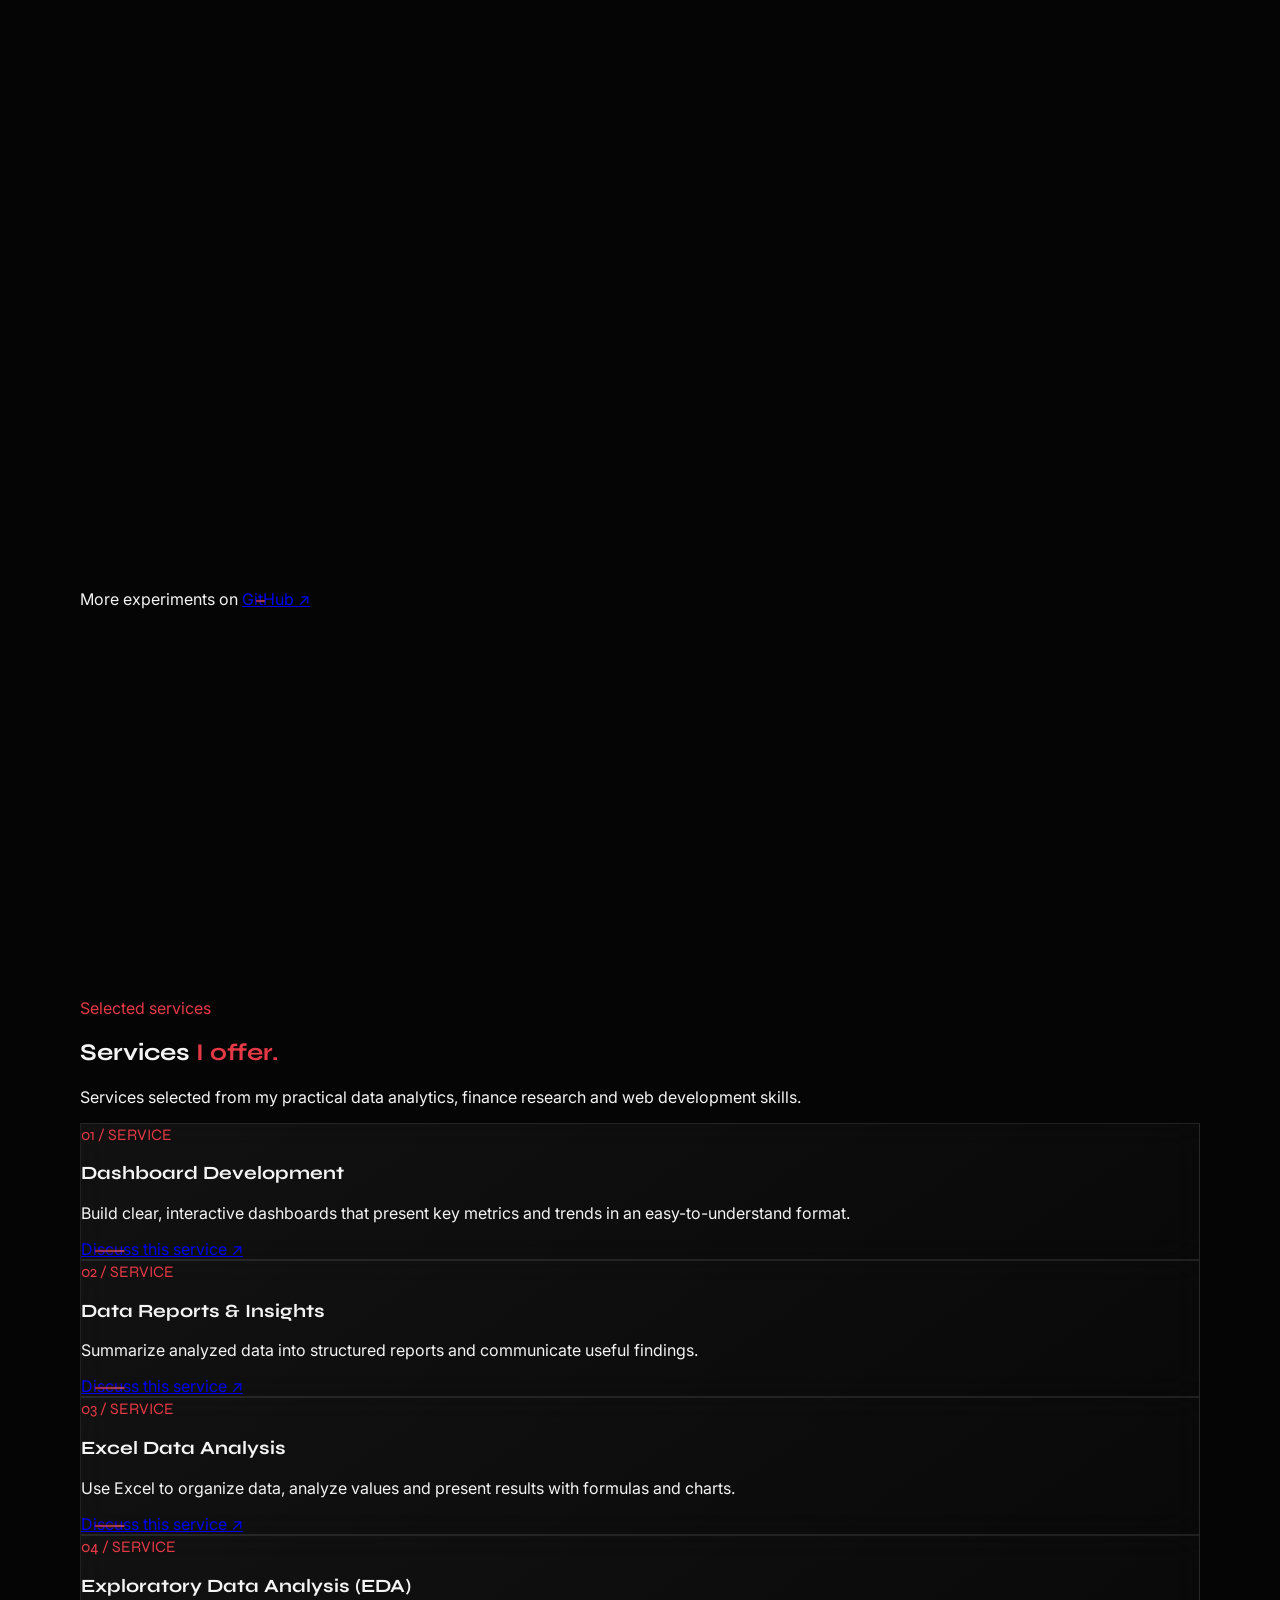
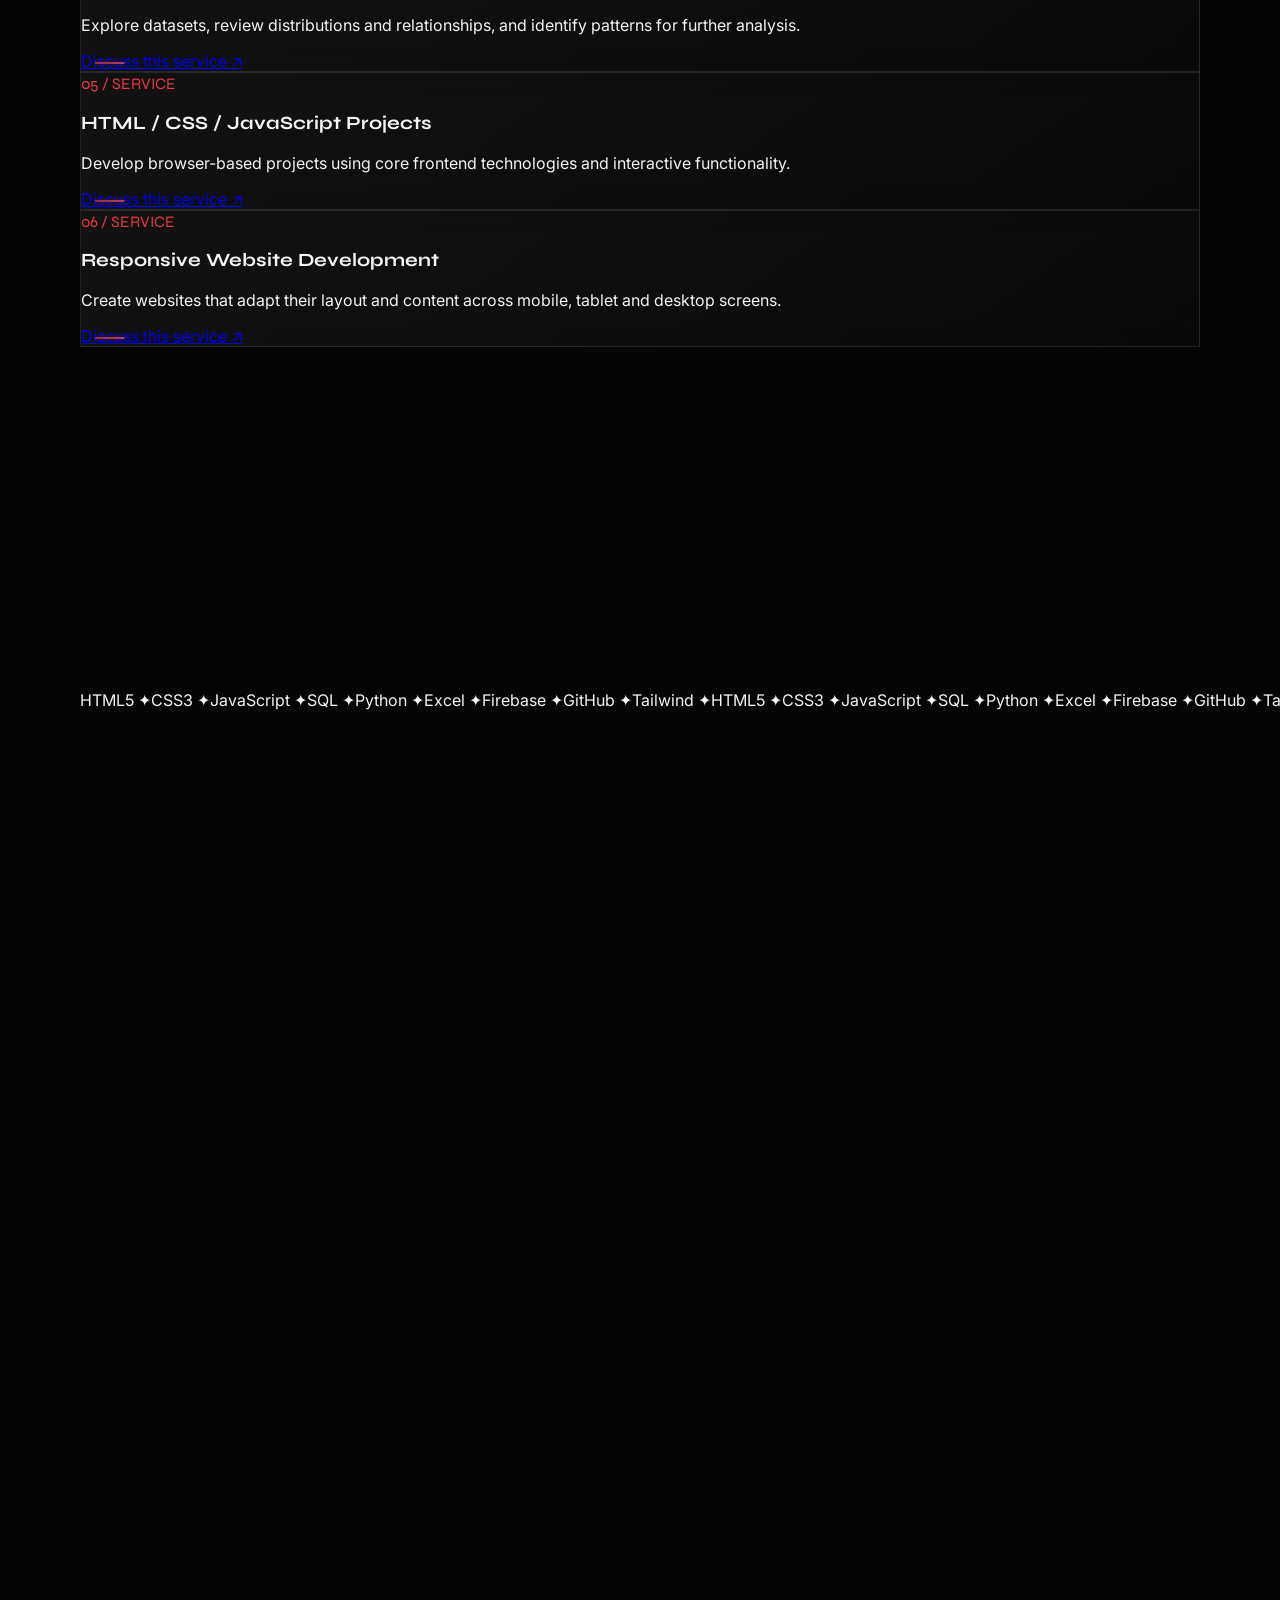
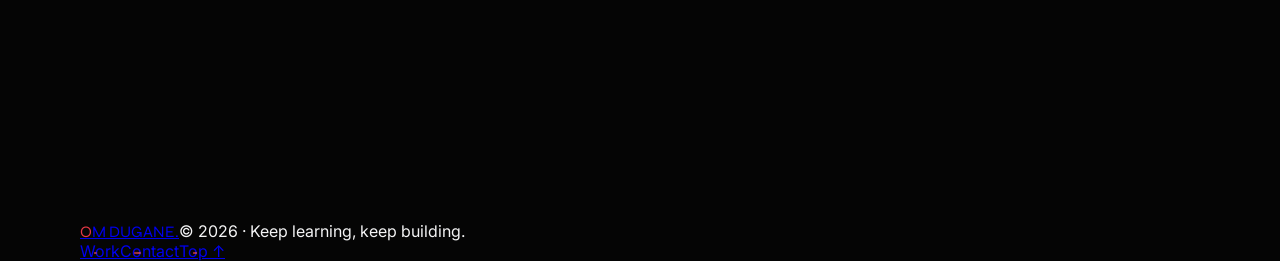
==== commit 1f132a2d: "Fix abrupt home reveal by removing conflicting animations and smoothing intro transition" ====
--- a/index.html
+++ b/index.html
@@ -5,7 +5,77 @@
 <meta name="theme-color" content="#0a0a0a">
 <meta name="description" content="Personal portfolio — data analytics, finance research and web development.">
 <title>Portfolio | Data & Web</title>
-<script src="https://cdn.tailwindcss.com"></script>
+<script src="https://cdn.tailwindcss.com">
+/* Final single-owner Home reveal: disable overlapping hero scroll animations, then animate as one timeline. */
+runPostIntroEntrance = function(){
+ const home=document.getElementById('home');
+ if(!home)return;
+ const reduced=matchMedia('(prefers-reduced-motion: reduce)').matches;
+ const intro=document.getElementById('introSequence');
+ const targets=[...home.querySelectorAll('.hero-intro,.hero-title,.role-line,.hero-copy,.hero-actions a,.hero-meta,.hero-portrait-wrap,.hero-stats,.hero-stats .glass > div,.hero-x-left,.hero-x-right,.hero-x-cross')];
+ const header=document.querySelector('header');
+ // Hero elements must not simultaneously run generic scroll-reveal keyframes.
+ [...home.querySelectorAll('.motion-v20,.motion-stage,.scroll-3d-target')].forEach(el=>el.classList.remove('motion-v20','motion-stage','scroll-3d-target','scroll-3d-in'));
+ document.body.classList.add('home-reveal-pending');
+ const begin=()=>{
+  document.body.classList.remove('home-reveal-pending');
+  document.body.classList.add('home-reveal-playing');
+  home.classList.add('home-entrance-playing');
+  const all=[header,...targets].filter(Boolean);
+  if(reduced){
+   all.forEach(el=>{el.style.opacity='1';el.style.visibility='visible';el.style.transform='none';el.style.filter='none';el.style.clipPath='none';el.style.animation='none';});
+   document.body.classList.remove('home-reveal-playing');home.classList.remove('home-entrance-playing');return;
+  }
+  if(window.gsap){
+   const gs=window.gsap;gs.killTweensOf(all);
+   // Force a clean starting frame; prevents CSS/previous timeline states from flashing.
+   gs.set(all,{clearProps:'transform,opacity,visibility,filter,clipPath'});
+   const tl=gs.timeline({defaults:{ease:'power3.out'},onComplete:()=>{
+    gs.set(all,{autoAlpha:1,clearProps:'transform,filter,clipPath,transformPerspective'});
+    document.body.classList.remove('home-reveal-playing');home.classList.remove('home-entrance-playing');
+   }});
+   if(header)tl.fromTo(header,{y:-18,autoAlpha:0},{y:0,autoAlpha:1,duration:.9,ease:'power2.out',immediateRender:false},0);
+   const left=home.querySelector('.hero-x-left'),right=home.querySelector('.hero-x-right'),cross=home.querySelector('.hero-x-cross');
+   if(left)tl.fromTo(left,{xPercent:-12,rotation:-2,autoAlpha:0},{xPercent:0,rotation:0,autoAlpha:.52,duration:1.65,ease:'power2.out',immediateRender:false},0);
+   if(right)tl.fromTo(right,{xPercent:12,rotation:2,autoAlpha:0},{xPercent:0,rotation:0,autoAlpha:.42,duration:1.65,ease:'power2.out',immediateRender:false},0);
+   if(cross)tl.fromTo(cross,{scaleY:.5,autoAlpha:0},{scaleY:1,autoAlpha:.6,duration:1.35,ease:'power2.out',immediateRender:false},.15);
+   const introLabel=home.querySelector('.hero-intro');
+   const title=home.querySelector('.hero-title');
+   const role=home.querySelector('.role-line');
+   const desc=home.querySelector('.hero-copy');
+   const buttons=[...home.querySelectorAll('.hero-actions a')];
+   const meta=home.querySelector('.hero-meta');
+   const portrait=home.querySelector('.hero-portrait-wrap');
+   const stats=home.querySelector('.hero-stats');
+   const statCards=[...home.querySelectorAll('.hero-stats .glass > div')];
+   if(introLabel)tl.fromTo(introLabel,{y:22,autoAlpha:0,filter:'blur(5px)'},{y:0,autoAlpha:1,filter:'blur(0px)',duration:1.05,immediateRender:false},.25);
+   if(title)tl.fromTo(title,{y:42,autoAlpha:0,scale:.975,filter:'blur(8px)'},{y:0,autoAlpha:1,scale:1,filter:'blur(0px)',duration:1.4,ease:'power2.out',immediateRender:false},.42);
+   if(role)tl.fromTo(role,{y:16,autoAlpha:0},{y:0,autoAlpha:1,duration:.9,immediateRender:false},.8);
+   if(desc)tl.fromTo(desc,{y:18,autoAlpha:0,filter:'blur(4px)'},{y:0,autoAlpha:1,filter:'blur(0px)',duration:1.05,immediateRender:false},.92);
+   if(buttons.length)tl.fromTo(buttons,{y:18,autoAlpha:0,scale:.985},{y:0,autoAlpha:1,scale:1,duration:.9,stagger:.16,immediateRender:false},1.18);
+   if(meta)tl.fromTo(meta,{y:12,autoAlpha:0},{y:0,autoAlpha:1,duration:.8,immediateRender:false},1.42);
+   if(portrait)tl.fromTo(portrait,{x:36,y:14,scale:.96,autoAlpha:0,filter:'blur(8px)',clipPath:'inset(0 0 0 10%)'},{x:0,y:0,scale:1,autoAlpha:1,filter:'blur(0px)',clipPath:'inset(0)',duration:1.75,ease:'power2.out',immediateRender:false},.25);
+   if(stats)tl.fromTo(stats,{y:24,autoAlpha:0,filter:'blur(5px)'},{y:0,autoAlpha:1,filter:'blur(0px)',duration:1.1,immediateRender:false},1.45);
+   if(statCards.length)tl.fromTo(statCards,{y:16,autoAlpha:0,scale:.985},{y:0,autoAlpha:1,scale:1,duration:.85,stagger:.14,immediateRender:false},1.62);
+   return;
+  }
+  // Smooth native fallback: same sequencing and eased transitions without GSAP.
+  const animate=(els,delay,duration,from,to)=>els.filter(Boolean).forEach(el=>el.animate([from,to],{duration,delay,easing:'cubic-bezier(.22,.72,.24,1)',fill:'both'}));
+  animate([header],0,850,{opacity:0,transform:'translateY(-16px)'},{opacity:1,transform:'translateY(0)'});
+  animate([home.querySelector('.hero-x-left')],100,1500,{opacity:0,transform:'translateX(-7%) rotate(-2deg)'},{opacity:.52,transform:'none'});
+  animate([home.querySelector('.hero-x-right')],100,1500,{opacity:0,transform:'translateX(7%) rotate(2deg)'},{opacity:.42,transform:'none'});
+  animate([home.querySelector('.hero-intro')],250,1000,{opacity:0,transform:'translateY(20px)',filter:'blur(5px)'},{opacity:1,transform:'none',filter:'blur(0)'});
+  animate([home.querySelector('.hero-title')],420,1350,{opacity:0,transform:'translateY(36px) scale(.975)',filter:'blur(8px)'},{opacity:1,transform:'none',filter:'blur(0)'});
+  animate([home.querySelector('.role-line'),home.querySelector('.hero-copy')],850,1000,{opacity:0,transform:'translateY(16px)'},{opacity:1,transform:'none'});
+  animate([...home.querySelectorAll('.hero-actions a')],1180,900,{opacity:0,transform:'translateY(16px)'},{opacity:1,transform:'none'});
+  animate([home.querySelector('.hero-portrait-wrap')],250,1750,{opacity:0,transform:'translate(30px,12px) scale(.96)',filter:'blur(8px)',clipPath:'inset(0 0 0 10%)'},{opacity:1,transform:'none',filter:'blur(0)',clipPath:'inset(0)'});
+  animate([home.querySelector('.hero-stats')],1450,1100,{opacity:0,transform:'translateY(22px)'},{opacity:1,transform:'none'});
+  setTimeout(()=>{document.body.classList.remove('home-reveal-playing');home.classList.remove('home-entrance-playing');},3500);
+ };
+ // Wait for the full 800ms intro-overlay fade before revealing any hero content.
+ window.setTimeout(begin,intro?.classList.contains('intro-out')?820:0);
+};
+</script>
 <link rel="preconnect" href="https://fonts.googleapis.com"><link rel="preconnect" href="https://fonts.gstatic.com" crossorigin>
 <link href="https://fonts.googleapis.com/css2?family=Inter:wght@400;500;600;700&family=Syne:wght@500;600;700;800&display=swap" rel="stylesheet">
 <style>
@@ -358,14 +428,7 @@
 body.cinematic-ready main #home.home-entrance-playing .hero-intro .hero-copy,
 body.cinematic-ready main #home.home-entrance-playing .hero-intro .hero-actions,
 body.cinematic-ready main #home.home-entrance-playing .hero-intro .hero-meta{animation:none!important}
-body.cinematic-ready main #home.home-entrance-playing .hero-intro,
-body.cinematic-ready main #home.home-entrance-playing .hero-portrait-wrap,
-body.cinematic-ready main #home.home-entrance-playing .hero-stats{opacity:1!important;visibility:visible!important}
-body.cinematic-ready main #home.home-entrance-playing .hero-intro .hero-title,
-body.cinematic-ready main #home.home-entrance-playing .hero-intro .hero-copy,
-body.cinematic-ready main #home.home-entrance-playing .hero-intro .hero-actions,
-body.cinematic-ready main #home.home-entrance-playing .hero-intro .hero-meta{opacity:1!important;visibility:visible!important}
-body.cinematic-ready main #home.home-entrance-playing .hero-intro .hero-title{clip-path:none!important}
+/* Home reveal opacity is controlled by the single GSAP entrance timeline; no !important visibility overrides. */
 body.cinematic-ready main #home.home-entrance-fallback .hero-intro{animation:homeCopySmooth .8s cubic-bezier(.22,.72,.24,1) both!important}
 body.cinematic-ready main #home.home-entrance-fallback .hero-title{animation:homeTitleSmooth .9s cubic-bezier(.22,.72,.24,1) .18s both!important}
 body.cinematic-ready main #home.home-entrance-fallback .hero-portrait-wrap{animation:homePortraitSmooth 1.1s cubic-bezier(.22,.72,.24,1) .15s both!important}
@@ -396,6 +459,19 @@
  body.home-reveal-pending #home .hero-stats{visibility:visible!important}
 }
 
+
+/* Final smooth entrance overrides: prevent competing scroll keyframes on the hero */
+body.home-reveal-playing #home .hero-intro,
+body.home-reveal-playing #home .hero-title,
+body.home-reveal-playing #home .role-line,
+body.home-reveal-playing #home .hero-copy,
+body.home-reveal-playing #home .hero-actions,
+body.home-reveal-playing #home .hero-meta,
+body.home-reveal-playing #home .hero-portrait-wrap,
+body.home-reveal-playing #home .hero-stats{animation:none!important;transition:none!important}
+body.home-reveal-pending #home .hero-intro,
+body.home-reveal-pending #home .hero-portrait-wrap,
+body.home-reveal-pending #home .hero-stats{visibility:hidden!important}
 </style>
 </head>
 <body>
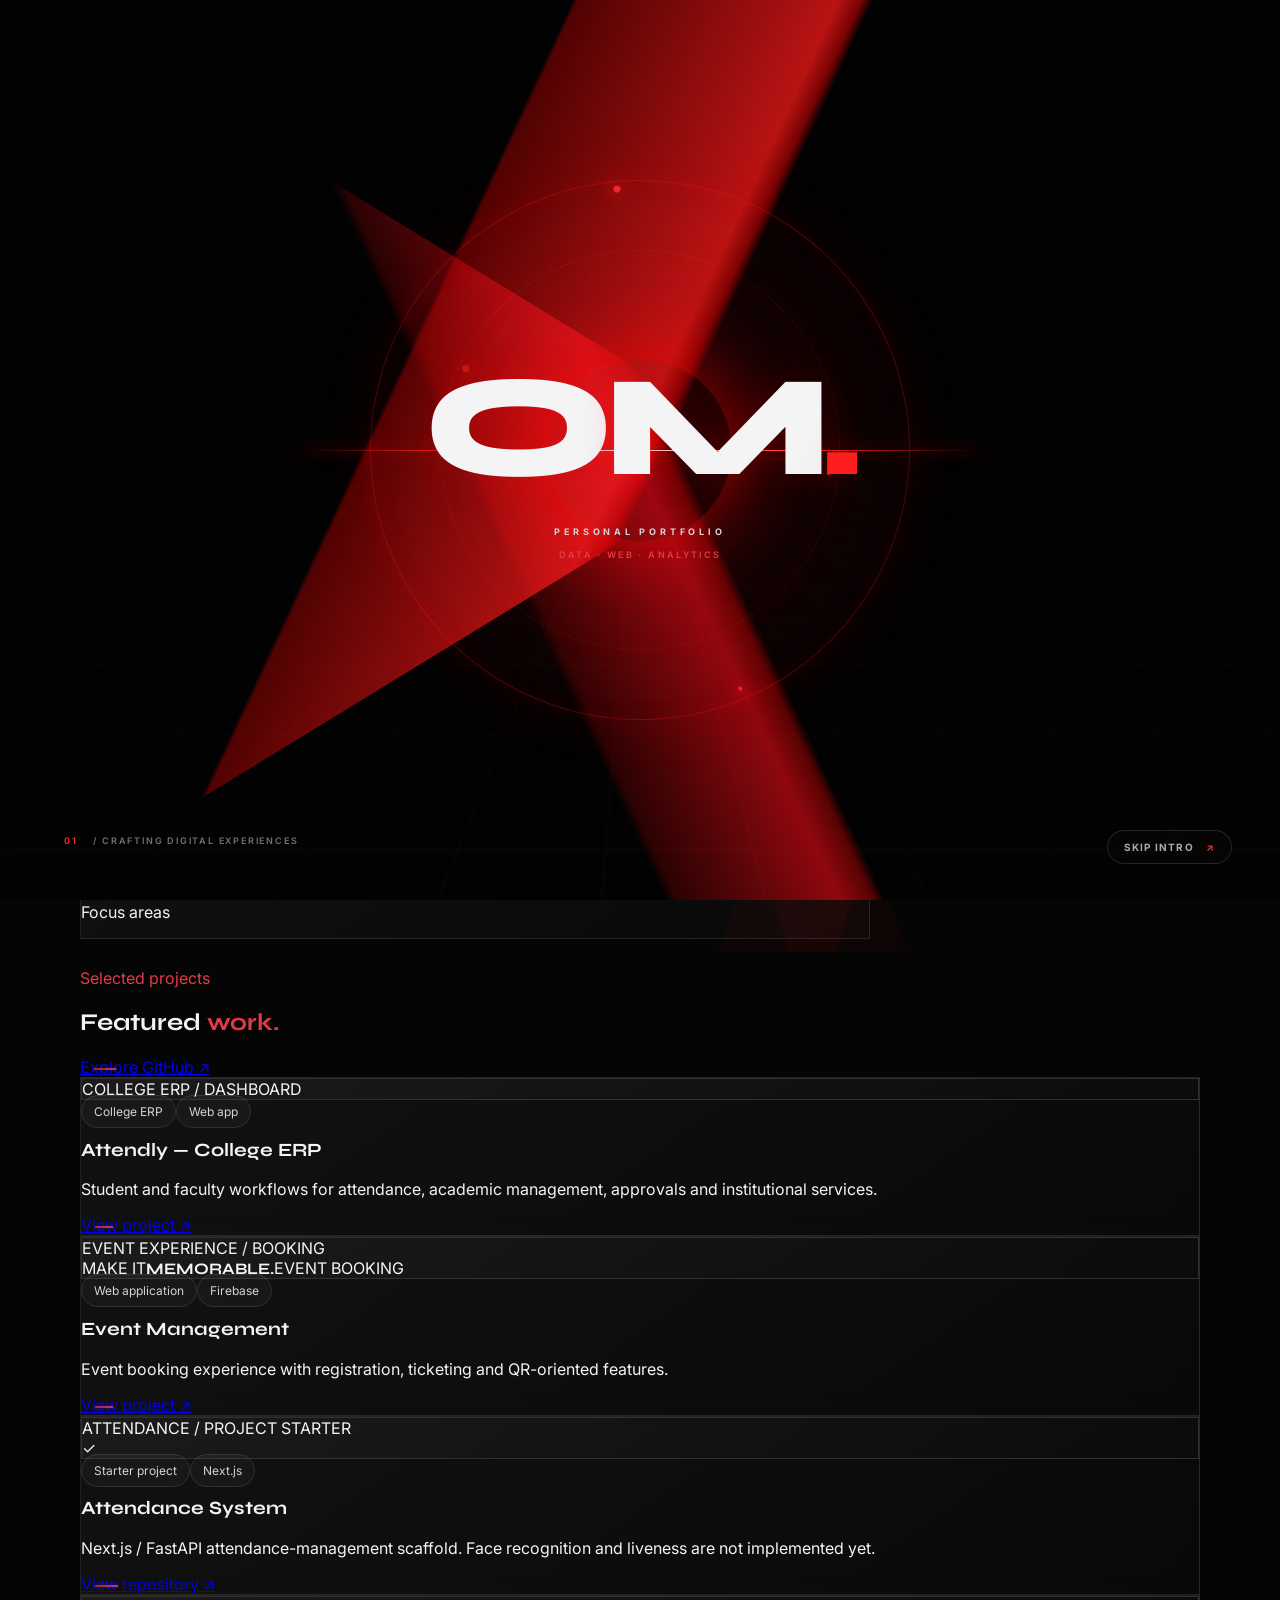
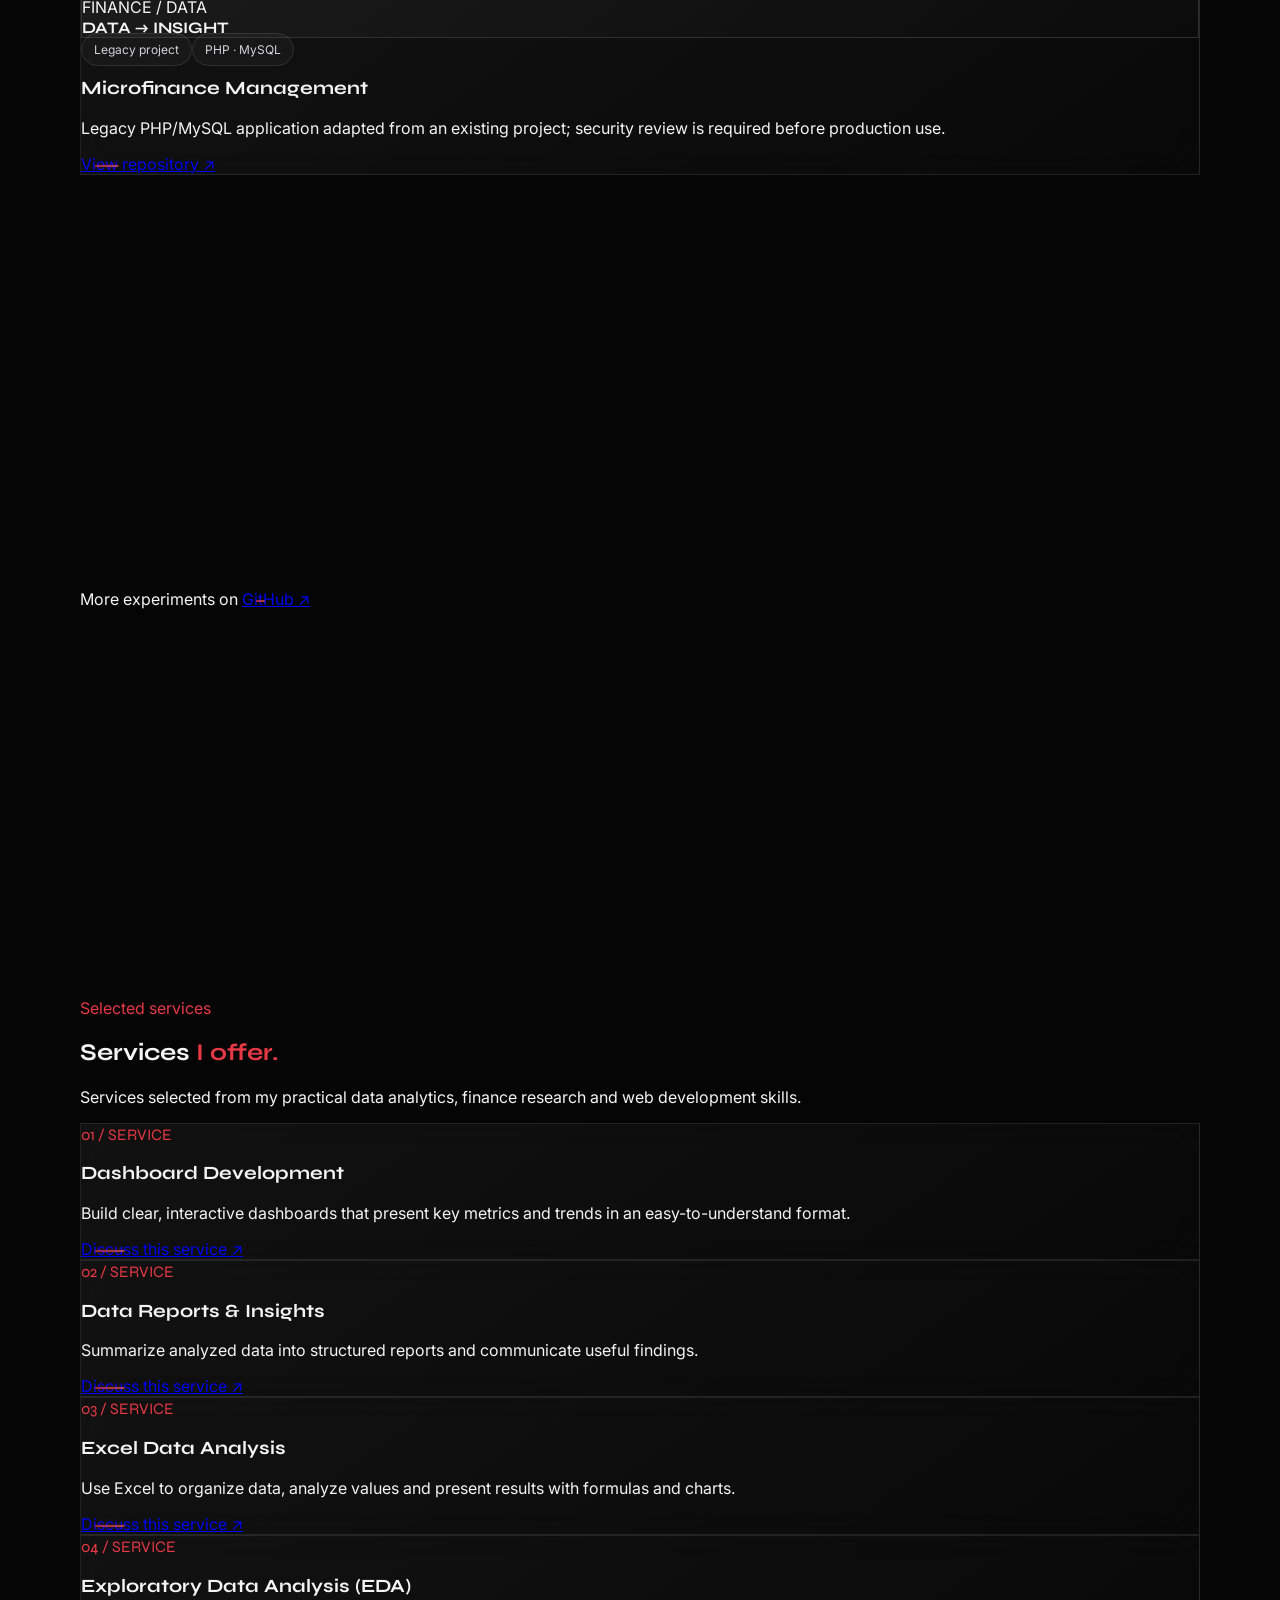
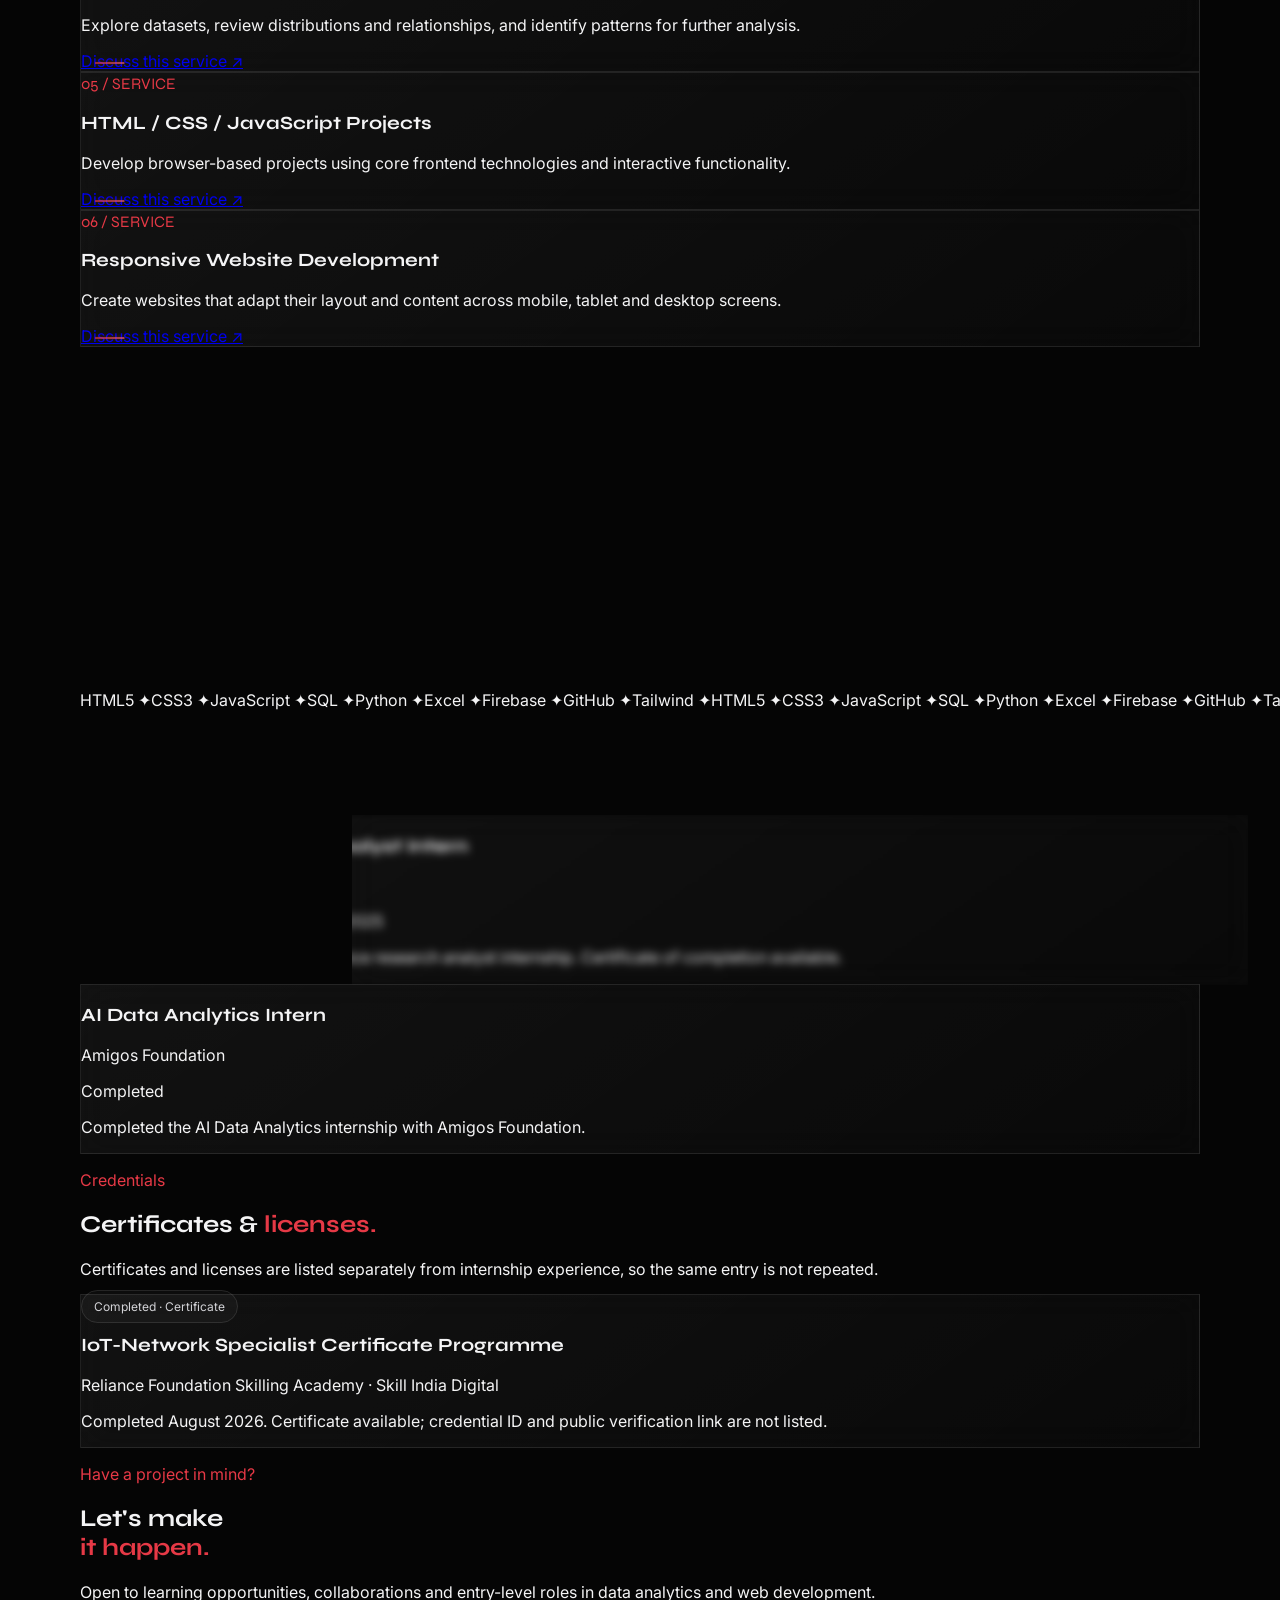
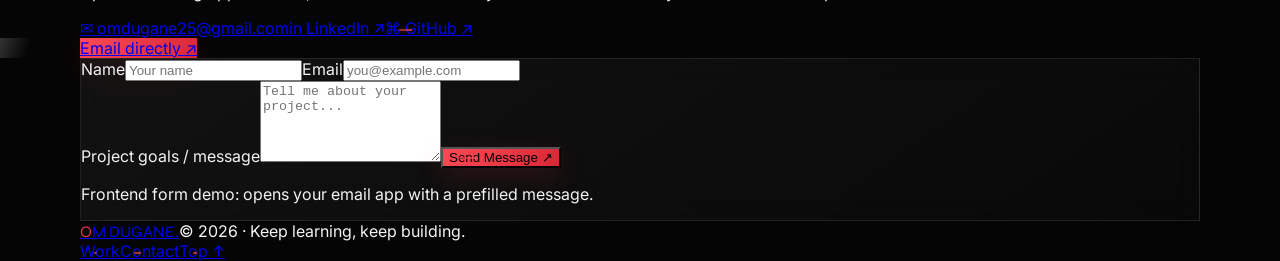
==== commit 848fb044: "Animate Home hero with randomized smooth 3D entrance directions" ====
--- a/index.html
+++ b/index.html
@@ -832,19 +832,18 @@
  onScroll();
 })();
 
-/* Reliable post-intro entrance: one coordinated 3D reveal for the home hero */
+/* Direction-randomized, smooth 3D Home entrance. Runs after intro and on Home navigation. */
 runPostIntroEntrance = function(){
  const home=document.getElementById('home');
  if(!home)return;
- const reduced=window.matchMedia('(prefers-reduced-motion: reduce)').matches;
+ const reduce=matchMedia('(prefers-reduced-motion: reduce)').matches;
  const intro=document.getElementById('introSequence');
- document.body.classList.add('cinematic-ready','home-reveal-pending');
  const run=()=>{
   document.body.classList.remove('home-reveal-pending');
   document.body.classList.add('home-reveal-playing');
   home.classList.add('home-entrance-playing');
   const header=document.querySelector('header');
-  const copy=home.querySelector('.hero-intro');
+  const label=home.querySelector('.hero-intro > p');
   const title=home.querySelector('.hero-title');
   const role=home.querySelector('.role-line');
   const desc=home.querySelector('.hero-copy');
@@ -853,46 +852,66 @@
   const portrait=home.querySelector('.hero-portrait-wrap');
   const stats=home.querySelector('.hero-stats');
   const statCards=[...home.querySelectorAll('.hero-stats .glass > div')];
-  const panels=[home.querySelector('.hero-x-left'),home.querySelector('.hero-x-right'),home.querySelector('.hero-x-cross')].filter(Boolean);
-  const all=[header,copy,title,role,desc,...buttons,meta,portrait,stats,...statCards,...panels].filter(Boolean);
-  if(reduced){
-   all.forEach(el=>{el.style.opacity='1';el.style.visibility='visible';el.style.transform='none';el.style.filter='none';el.style.clipPath='none';});
-   document.body.classList.remove('home-reveal-playing');
-   home.classList.remove('home-entrance-playing');
-   return;
+  const left=home.querySelector('.hero-x-left'),right=home.querySelector('.hero-x-right'),cross=home.querySelector('.hero-x-cross');
+  const elements=[header,label,title,role,desc,...buttons,meta,portrait,stats,...statCards,left,right,cross].filter(Boolean);
+  if(reduce){
+   elements.forEach(el=>{el.style.opacity='1';el.style.visibility='visible';el.style.transform='none';el.style.filter='none';el.style.clipPath='none';});
+   document.body.classList.remove('home-reveal-playing');home.classList.remove('home-entrance-playing');return;
   }
-  if(window.gsap){
-   const gs=window.gsap;
-   gs.killTweensOf(all);
-   gs.set(all,{clearProps:'animation,opacity,visibility,transform,filter,clipPath'});
+  const dirs=[
+   {x:-92,y:0,z:-150,rx:0,ry:18,rz:-2},
+   {x:92,y:0,z:-150,rx:0,ry:-18,rz:2},
+   {x:0,y:76,z:-140,rx:14,ry:0,rz:0},
+   {x:0,y:-76,z:-140,rx:-14,ry:0,rz:0},
+   {x:-45,y:42,z:-240,rx:10,ry:12,rz:-3},
+   {x:50,y:-42,z:-220,rx:-10,ry:-12,rz:3}
+  ];
+  // Fresh shuffled directions on every Home entrance; neighboring elements get varied paths.
+  for(let i=dirs.length-1;i>0;i--){const j=Math.floor(Math.random()*(i+1));[dirs[i],dirs[j]]=[dirs[j],dirs[i]];}
+  const direction=()=>dirs[Math.floor(Math.random()*dirs.length)];
+  const gs=window.gsap;
+  const removeState=()=>{document.body.classList.remove('home-reveal-playing');home.classList.remove('home-entrance-playing');};
+  if(gs){
+   gs.killTweensOf(elements);
+   gs.set(elements,{clearProps:'transform,opacity,visibility,filter,clipPath,transformPerspective'});
    const tl=gs.timeline({defaults:{ease:'power3.out'},onComplete:()=>{
-    gs.set(all,{autoAlpha:1,clearProps:'transform,filter,clipPath,transformPerspective'});
-    document.body.classList.remove('home-reveal-playing');
-    home.classList.remove('home-entrance-playing');
+    gs.set(elements,{autoAlpha:1,clearProps:'transform,filter,clipPath,transformPerspective'});
+    removeState();
    }});
-   if(header)tl.fromTo(header,{y:-24,z:-100,autoAlpha:0,rotationX:8,transformPerspective:1200},{y:0,z:0,autoAlpha:1,rotationX:0,duration:.72},0);
-   if(panels[0])tl.fromTo(panels[0],{xPercent:-20,z:-240,rotationY:-32,rotationZ:-5,autoAlpha:0},{xPercent:0,z:0,rotationY:0,rotationZ:0,autoAlpha:.52,duration:1.25},.05);
-   if(panels[1])tl.fromTo(panels[1],{xPercent:20,z:-240,rotationY:32,rotationZ:5,autoAlpha:0},{xPercent:0,z:0,rotationY:0,rotationZ:0,autoAlpha:.42,duration:1.25},.05);
-   if(panels[2])tl.fromTo(panels[2],{scaleY:.25,z:-180,autoAlpha:0},{scaleY:1,z:0,autoAlpha:.65,duration:.95},.2);
-   if(copy)tl.fromTo(copy,{y:34,z:-110,rotationX:12,autoAlpha:0,filter:'blur(9px)'},{y:0,z:0,rotationX:0,autoAlpha:1,filter:'blur(0px)',duration:.85},.12);
-   if(title)tl.fromTo(title,{y:62,z:-190,rotationX:18,rotationY:-8,scale:.9,autoAlpha:0,filter:'blur(12px)',clipPath:'inset(0 0 22% 0)'},{y:0,z:0,rotationX:0,rotationY:0,scale:1,autoAlpha:1,filter:'blur(0px)',clipPath:'inset(0 0 0 0)',duration:1.15,ease:'power4.out'},.25);
-   if(role)tl.fromTo(role,{x:-24,z:-90,rotationY:12,autoAlpha:0},{x:0,z:0,rotationY:0,autoAlpha:1,duration:.65},.58);
-   if(desc)tl.fromTo(desc,{y:24,z:-70,rotationX:8,autoAlpha:0,filter:'blur(5px)'},{y:0,z:0,rotationX:0,autoAlpha:1,filter:'blur(0px)',duration:.72},.68);
-   if(buttons.length)tl.fromTo(buttons,{y:28,z:-100,rotationX:14,scale:.94,autoAlpha:0},{y:0,z:0,rotationX:0,scale:1,autoAlpha:1,duration:.65,stagger:.12},.9);
-   if(meta)tl.fromTo(meta,{y:18,z:-60,autoAlpha:0},{y:0,z:0,autoAlpha:1,duration:.5},1.2);
-   if(portrait)tl.fromTo(portrait,{x:72,y:22,z:-260,rotationY:-28,rotationX:8,scale:.78,autoAlpha:0,filter:'blur(12px)',clipPath:'inset(0 0 0 35%)'},{x:0,y:0,z:0,rotationY:0,rotationX:0,scale:1,autoAlpha:1,filter:'blur(0px)',clipPath:'inset(0 0 0 0)',duration:1.35,ease:'power4.out'},.18);
-   if(stats)tl.fromTo(stats,{y:38,z:-160,rotationX:18,scale:.94,autoAlpha:0,filter:'blur(8px)'},{y:0,z:0,rotationX:0,scale:1,autoAlpha:1,filter:'blur(0px)',duration:.85},1.08);
-   if(statCards.length)tl.fromTo(statCards,{y:20,z:-60,rotationY:8,autoAlpha:0},{y:0,z:0,rotationY:0,autoAlpha:1,duration:.55,stagger:.1},1.25);
+   if(header)tl.fromTo(header,{y:-22,z:-100,autoAlpha:0,rotationX:6},{y:0,z:0,autoAlpha:1,rotationX:0,duration:.8},0);
+   if(left)tl.fromTo(left,{xPercent:-22,rotationY:-26,rotationZ:-4,z:-180,autoAlpha:0},{xPercent:0,rotationY:0,rotationZ:0,z:0,autoAlpha:.5,duration:1.45,ease:'power2.out'},.05);
+   if(right)tl.fromTo(right,{xPercent:22,rotationY:26,rotationZ:4,z:-180,autoAlpha:0},{xPercent:0,rotationY:0,rotationZ:0,z:0,autoAlpha:.4,duration:1.45,ease:'power2.out'},.05);
+   if(cross)tl.fromTo(cross,{scaleY:.25,z:-140,autoAlpha:0},{scaleY:1,z:0,autoAlpha:.6,duration:1.1},.16);
+   const reveal=(el,pos,dur=1.05,extra={})=>{
+    if(!el)return;const d=direction();
+    tl.fromTo(el,{x:d.x,y:d.y,z:d.z,rotationX:d.rx,rotationY:d.ry,rotationZ:d.rz,scale:.94,autoAlpha:0,filter:'blur(10px)',...extra.from},{x:0,y:0,z:0,rotationX:0,rotationY:0,rotationZ:0,scale:1,autoAlpha:1,filter:'blur(0px)',duration:dur,ease:'power3.out',...extra.to},pos);
+   };
+   reveal(label,.16,.9);
+   reveal(title,.28,1.3);
+   reveal(role,.58,.85);
+   reveal(desc,.7,1.0);
+   buttons.forEach((el,i)=>reveal(el,.88+i*.12,.85));
+   reveal(meta,1.25,.75);
+   reveal(portrait,.18,1.5,{from:{clipPath:'inset(0 0 0 22%)'},to:{clipPath:'inset(0 0 0 0)'}});
+   reveal(stats,1.15,1.0);
+   statCards.forEach((el,i)=>reveal(el,1.32+i*.08,.8));
    return tl;
   }
-  // Lightweight browser-native 3D fallback if GSAP CDN is unavailable.
-  const seq=[[header,0,700,18],[panels[0],70,1000,-35],[panels[1],70,1000,35],[copy,120,800,28],[title,260,1050,48],[role,500,650,20],[desc,620,700,20],[portrait,180,1250,60],[...buttons,850,650,24],[stats,1050,850,30],[meta,1150,500,14]];
-  seq.forEach(([target,delay,duration,depth])=>{(Array.isArray(target)?target:[target]).filter(Boolean).forEach(el=>{el.animate([{opacity:0,transform:'perspective(1400px) translate3d(0,24px,'+(-Math.abs(depth))+'px) rotateX(12deg) rotateY('+(depth>0?-12:12)+'deg) scale(.92)',filter:'blur(8px)'},{opacity:1,transform:'perspective(1400px) translate3d(0,0,0) rotateX(0) rotateY(0) scale(1)',filter:'blur(0)'}],{duration,delay,easing:'cubic-bezier(.16,1,.3,1)',fill:'both'});});});
-  setTimeout(()=>{document.body.classList.remove('home-reveal-playing');home.classList.remove('home-entrance-playing');},2400);
+  // Native Web Animations fallback with the same randomized direction behavior.
+  const animate=(el,delay,duration)=>{
+   if(!el)return;const d=direction();
+   el.animate([
+    {opacity:0,filter:'blur(9px)',transform:'perspective(1200px) translate3d('+d.x+'px,'+d.y+'px,'+d.z+'px) rotateX('+d.rx+'deg) rotateY('+d.ry+'deg) rotateZ('+d.rz+'deg) scale(.94)'},
+    {opacity:1,filter:'blur(0)',transform:'perspective(1200px) translate3d(0,0,0) rotateX(0) rotateY(0) rotateZ(0) scale(1)'}
+   ],{duration,delay,easing:'cubic-bezier(.16,1,.3,1)',fill:'both'});
+  };
+  animate(header,0,800);animate(left,70,1450);animate(right,70,1450);animate(cross,160,1100);
+  animate(label,160,900);animate(title,280,1300);animate(role,580,850);animate(desc,700,1000);
+  buttons.forEach((el,i)=>animate(el,880+i*120,850));animate(meta,1250,750);animate(portrait,180,1500);animate(stats,1150,1000);statCards.forEach((el,i)=>animate(el,1320+i*80,800));
+  setTimeout(removeState,3200);
  };
- const waitForOverlay=()=>setTimeout(run, intro?.classList.contains('intro-out')?520:0);
- waitForOverlay();
+ document.body.classList.add('cinematic-ready','home-reveal-pending');
+ window.setTimeout(run,intro?.classList.contains('intro-out')?560:0);
 };
-
 </script>
 </body></html>
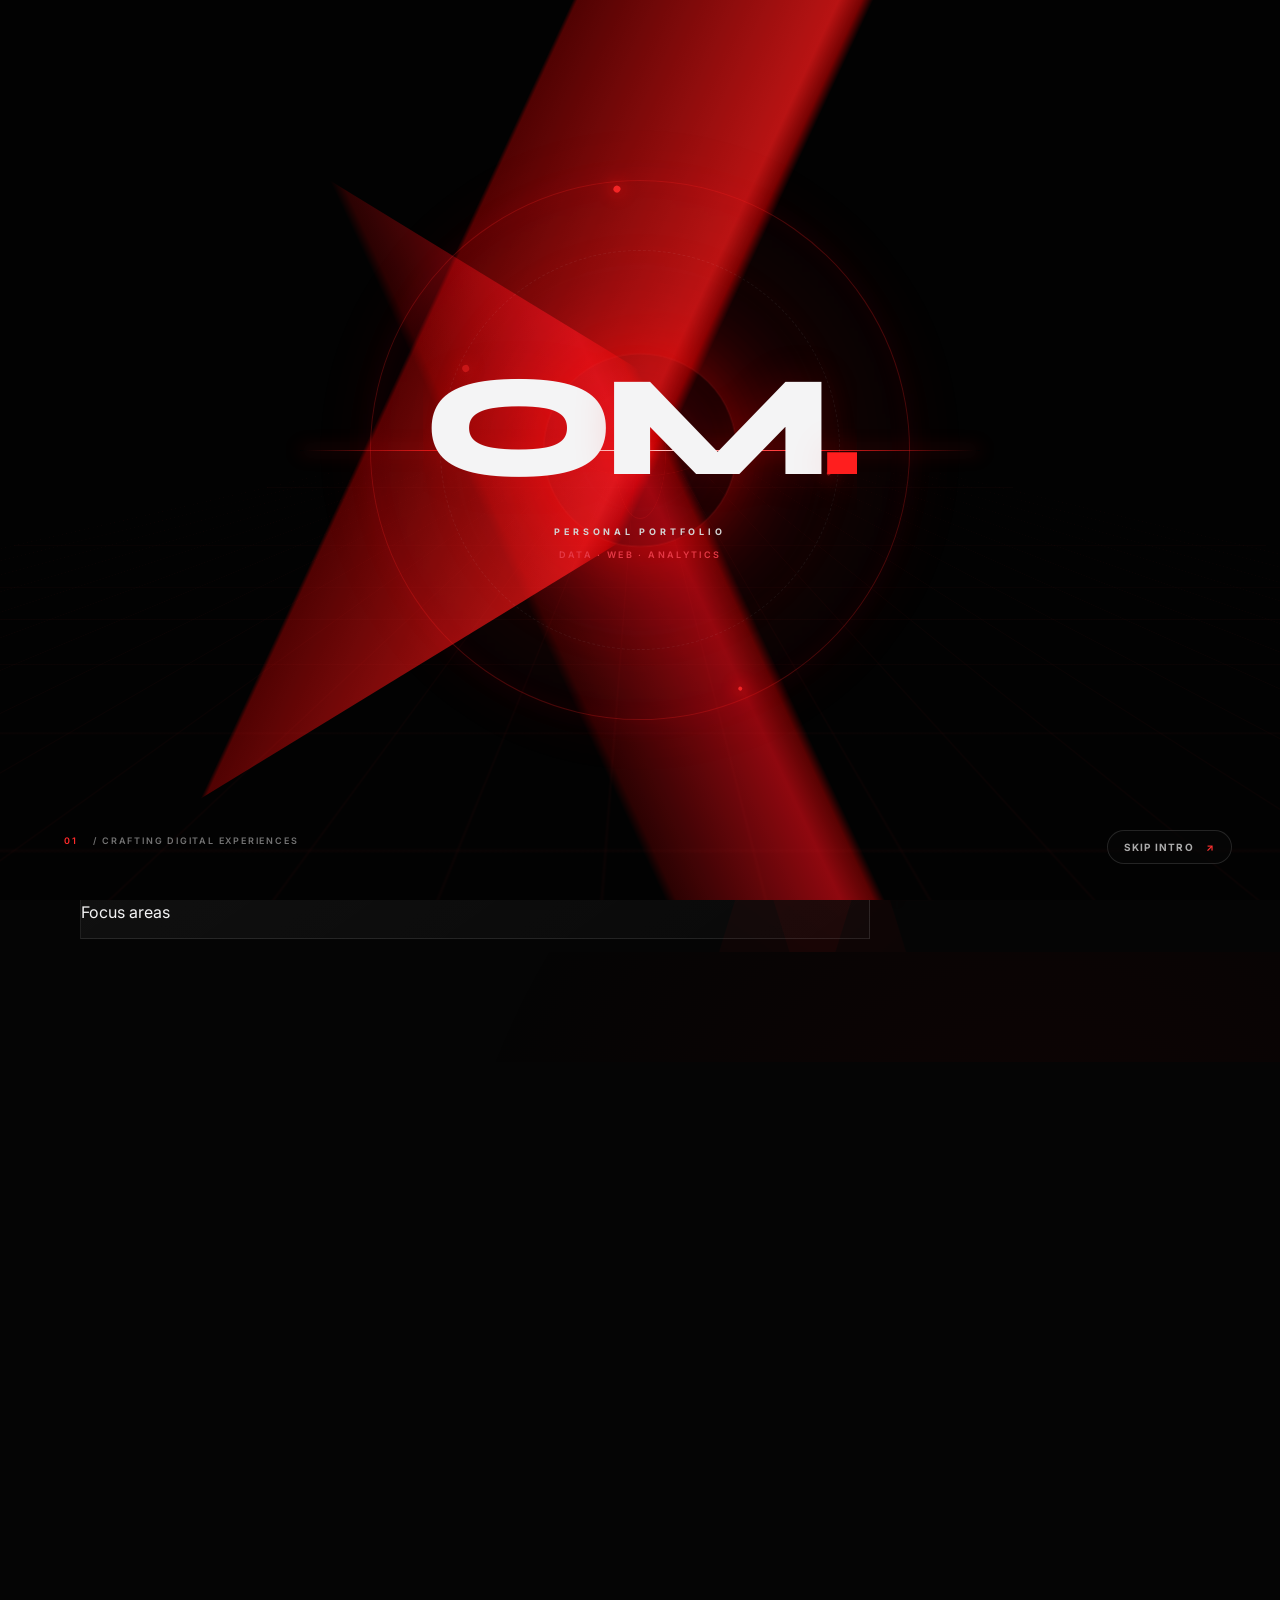
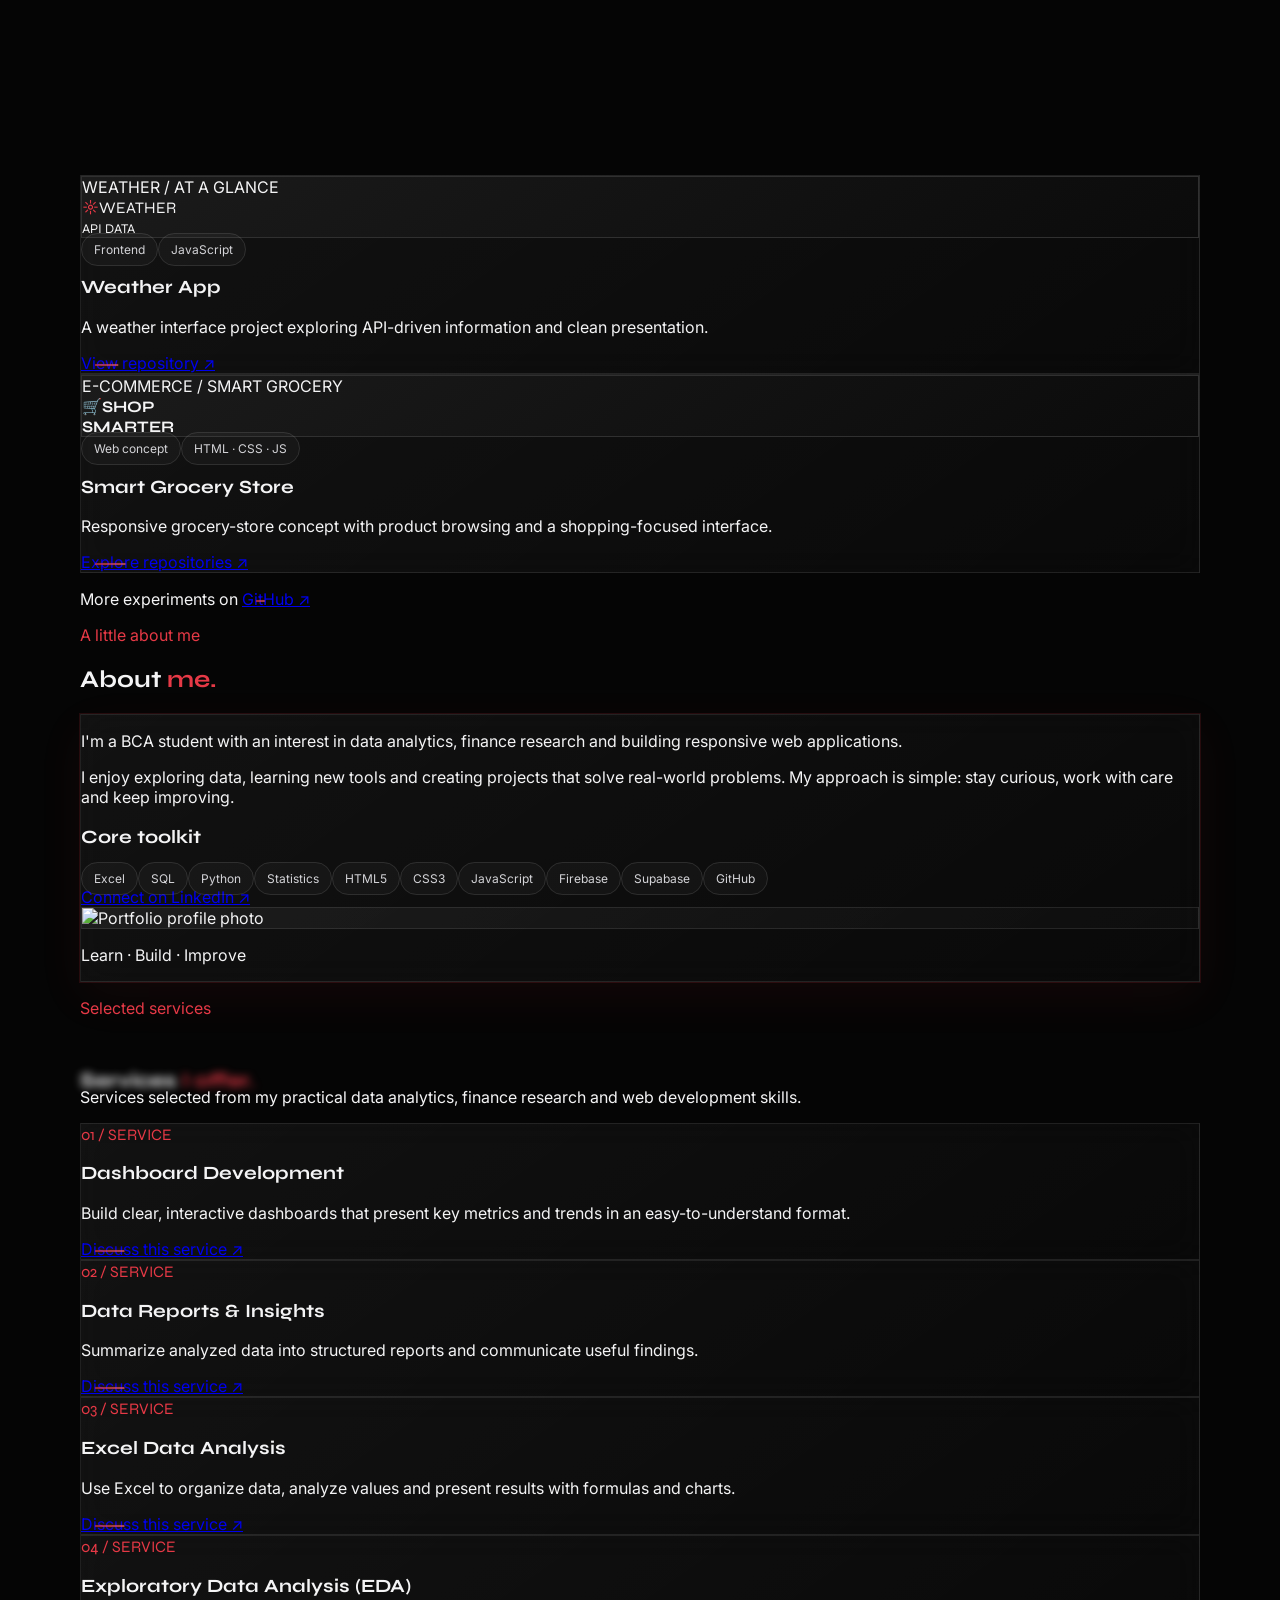
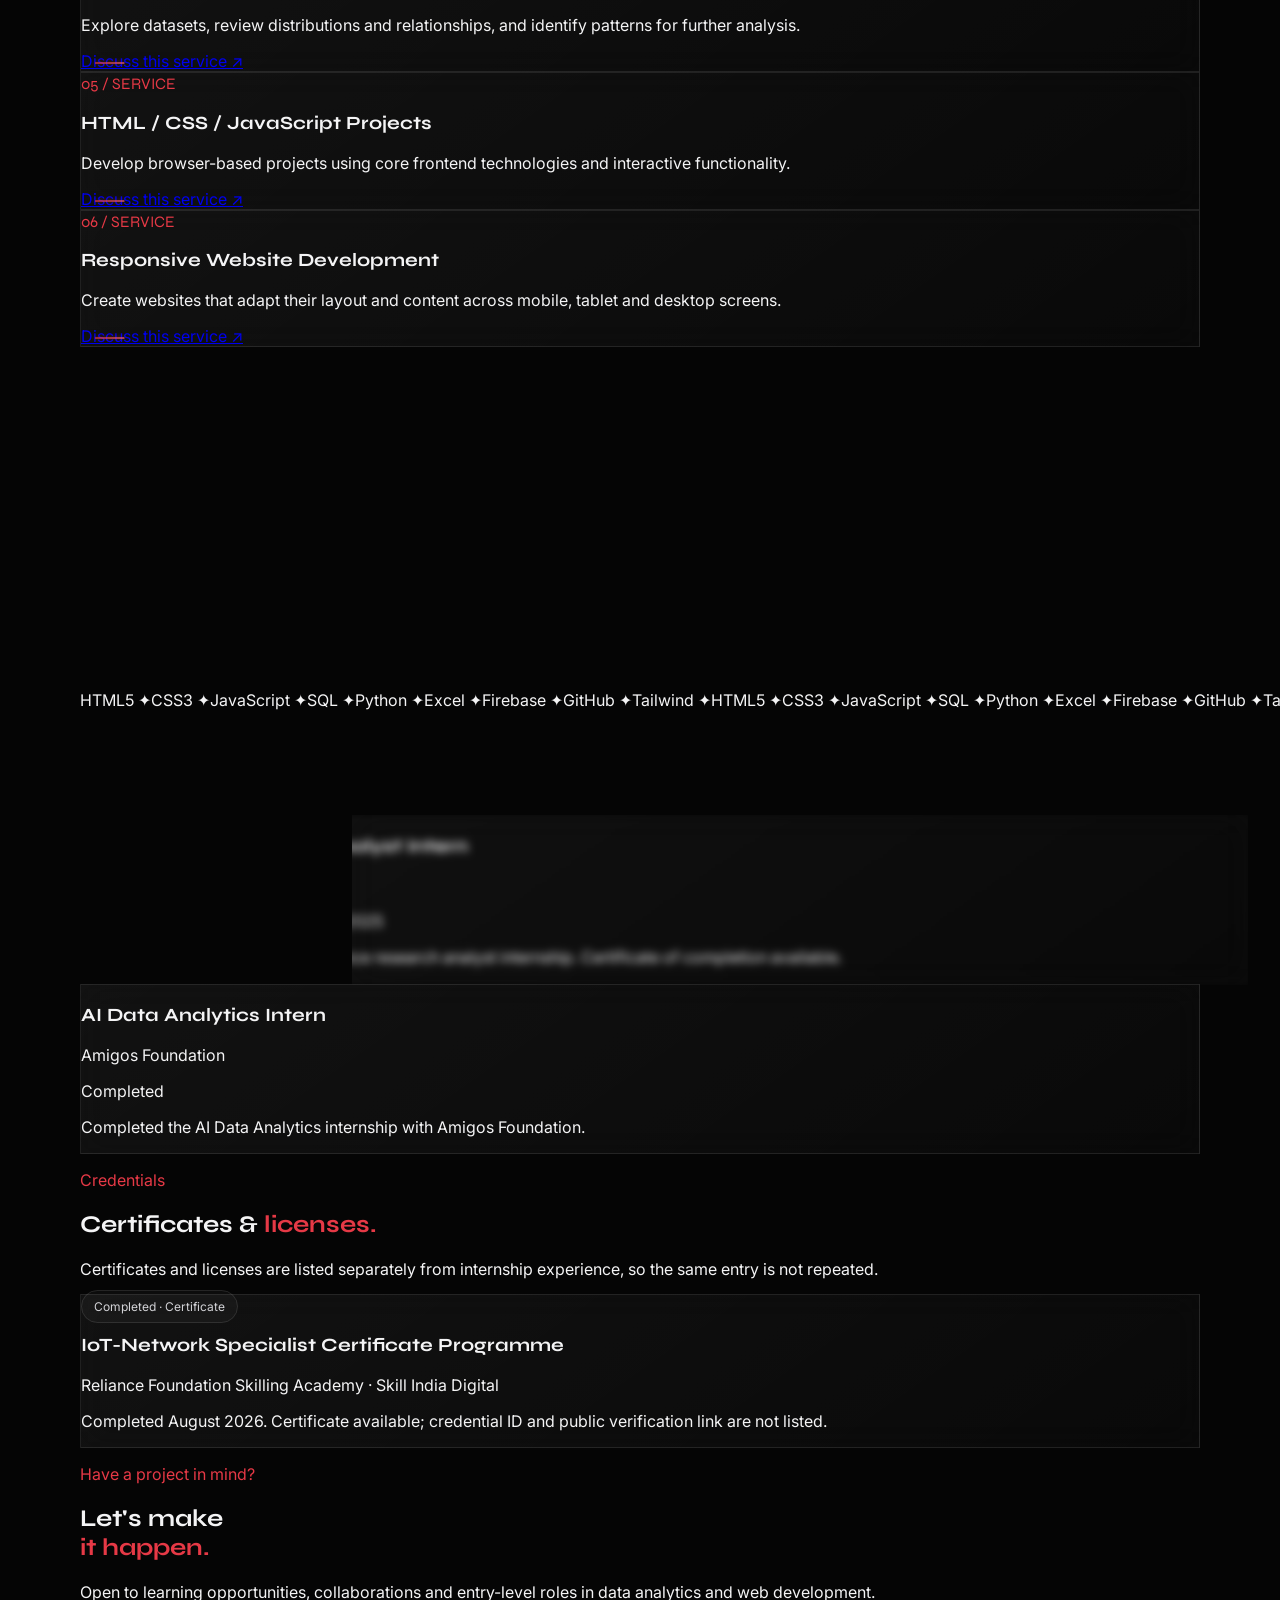
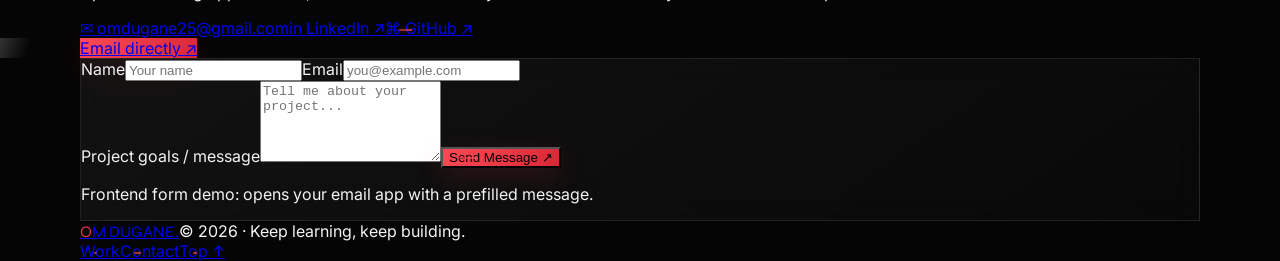
==== commit f8c2dcb1: "Add layered cinematic crimson background animation" ====
--- a/index.html
+++ b/index.html
@@ -914,4 +914,83 @@
  window.setTimeout(run,intro?.classList.contains('intro-out')?560:0);
 };
 </script>
+
+<!-- OM_AMBIENT_BACKGROUND_V1: layered crimson atmosphere behind all page content -->
+<style id="omAmbientBackgroundStyles">
+#omAmbientCanvas{position:fixed;inset:0;width:100%;height:100%;z-index:2;pointer-events:none;opacity:.58;mix-blend-mode:screen}
+body:before{content:"";position:fixed;inset:-18%;z-index:0;pointer-events:none;background:radial-gradient(ellipse at 18% 26%,rgba(142,0,12,.16),transparent 32%),radial-gradient(ellipse at 82% 42%,rgba(230,9,20,.13),transparent 30%),radial-gradient(ellipse at 52% 90%,rgba(90,0,0,.15),transparent 34%);background-size:140% 140%;animation:omAmbientGlow 22s ease-in-out infinite alternate}
+@keyframes omAmbientGlow{0%{background-position:0% 20%;filter:brightness(.85)}50%{background-position:70% 50%;filter:brightness(1.15)}100%{background-position:100% 80%;filter:brightness(.92)}}
+@media(max-width:700px){#omAmbientCanvas{opacity:.38}}
+@media(prefers-reduced-motion:reduce){body:before{animation:none!important}#omAmbientCanvas{display:none!important}}
+</style>
+<script id="omAmbientBackgroundScript">
+(()=> {
+ const reduce=matchMedia('(prefers-reduced-motion: reduce)').matches;
+ if(reduce)return;
+ const canvas=document.createElement('canvas');canvas.id='omAmbientCanvas';canvas.setAttribute('aria-hidden','true');
+ document.body.insertBefore(canvas,document.body.firstChild);
+ const ctx=canvas.getContext('2d',{alpha:true});if(!ctx)return;
+ let w=0,h=0,dpr=1,raf=0,last=0,scrollY=0,px=.5,py=.5;
+ const mobile=()=>innerWidth<700;
+ let particles=[],streaks=[];
+ function resize(){
+  dpr=Math.min(devicePixelRatio||1,mobile()?1:1.35);w=innerWidth;h=innerHeight;
+  canvas.width=Math.round(w*dpr);canvas.height=Math.round(h*dpr);
+  canvas.style.width=w+'px';canvas.style.height=h+'px';ctx.setTransform(dpr,0,0,dpr,0,0);
+  const count=mobile()?58:112;
+  particles=Array.from({length:count},()=>({
+   x:Math.random()*w,y:Math.random()*h,z:.35+Math.random()*.9,
+   r:.45+Math.random()*1.5,a:.12+Math.random()*.48,
+   vx:(Math.random()-.5)*.16,vy:-(.05+Math.random()*.22),
+   phase:Math.random()*Math.PI*2
+  }));
+  streaks=Array.from({length:mobile()?2:4},()=>({x:Math.random()*w,y:Math.random()*h,
+   len:35+Math.random()*95,speed:.45+Math.random()*.8,alpha:.08+Math.random()*.14,wait:Math.random()*500}));
+ }
+ function draw(now){
+  raf=0;if(document.hidden)return;
+  if(now-last<30){raf=requestAnimationFrame(draw);return;}last=now;
+  ctx.clearRect(0,0,w,h);
+  // Soft red bokeh blooms drift slowly with pointer and scroll depth.
+  const t=now*.00012, driftX=(px-.5)*18,driftY=(py-.5)*14;
+  [[.16,.24,150,.15],[.83,.42,190,.12],[.52,.82,230,.08]].forEach((b,i)=>{
+   const x=w*b[0]+Math.sin(t+i*2)*28+driftX,y=h*b[1]+Math.cos(t+i)*22+driftY;
+   const g=ctx.createRadialGradient(x,y,0,x,y,b[2]*(mobile()?.72:1));
+   g.addColorStop(0,'rgba(255,22,34,'+b[3]+')');g.addColorStop(1,'rgba(120,0,10,0)');
+   ctx.fillStyle=g;ctx.fillRect(x-b[2],y-b[2],b[2]*2,b[2]*2);
+  });
+  // Fine red dust with depth-based parallax.
+  for(let i=0;i<particles.length;i++){
+   const p=particles[i];p.x+=p.vx*p.z+(px-.5)*.09*p.z;p.y+=p.vy*p.z-(scrollY*.000018*p.z);
+   if(p.y<-8){p.y=h+8;p.x=Math.random()*w;}if(p.x<-8)p.x=w+8;if(p.x>w+8)p.x=-8;
+   const twinkle=.65+.35*Math.sin(now*.001+p.phase);
+   ctx.beginPath();ctx.arc(p.x,p.y,p.r*p.z,0,Math.PI*2);
+   ctx.fillStyle='rgba(255,48,58,'+(p.a*twinkle)+')';ctx.shadowBlur=7*p.z;ctx.shadowColor='rgba(255,20,35,.55)';ctx.fill();ctx.shadowBlur=0;
+   // Connect only nearby particles for a subtle constellation effect.
+   for(let j=i+1;j<particles.length;j++){
+    const q=particles[j],dx=p.x-q.x,dy=p.y-q.y,dist=dx*dx+dy*dy;
+    if(dist<3600){ctx.strokeStyle='rgba(225,24,38,'+((1-dist/3600)*.075)+')';ctx.lineWidth=.55;ctx.beginPath();ctx.moveTo(p.x,p.y);ctx.lineTo(q.x,q.y);ctx.stroke();}
+   }
+  }
+  // Rare, short diagonal light streaks; slow and low contrast.
+  streaks.forEach(s=>{
+   s.wait-=1;if(s.wait<=0){s.x+=s.speed*2.3;s.y+=s.speed*.9;
+    const g=ctx.createLinearGradient(s.x-s.len,s.y-s.len*.35,s.x,s.y);
+    g.addColorStop(0,'rgba(255,30,42,0)');g.addColorStop(1,'rgba(255,38,48,'+s.alpha+')');
+    ctx.strokeStyle=g;ctx.lineWidth=1;ctx.beginPath();ctx.moveTo(s.x-s.len,s.y-s.len*.35);ctx.lineTo(s.x,s.y);ctx.stroke();
+    if(s.x>w+100||s.y>h+100){s.x=-s.len;s.y=Math.random()*h;s.wait=500+Math.random()*900;}
+   }
+  });
+  raf=requestAnimationFrame(draw);
+ }
+ function start(){if(!raf&&!document.hidden)raf=requestAnimationFrame(draw);}
+ function stop(){if(raf){cancelAnimationFrame(raf);raf=0;}}
+ addEventListener('resize',resize,{passive:true});
+ addEventListener('scroll',()=>{scrollY=scrollY*.75+window.scrollY*.25;},{passive:true});
+ addEventListener('pointermove',e=>{px=e.clientX/w;py=e.clientY/h;},{passive:true});
+ document.addEventListener('visibilitychange',()=>document.hidden?stop():start());
+ resize();start();
+})();
+</script>
+
 </body></html>
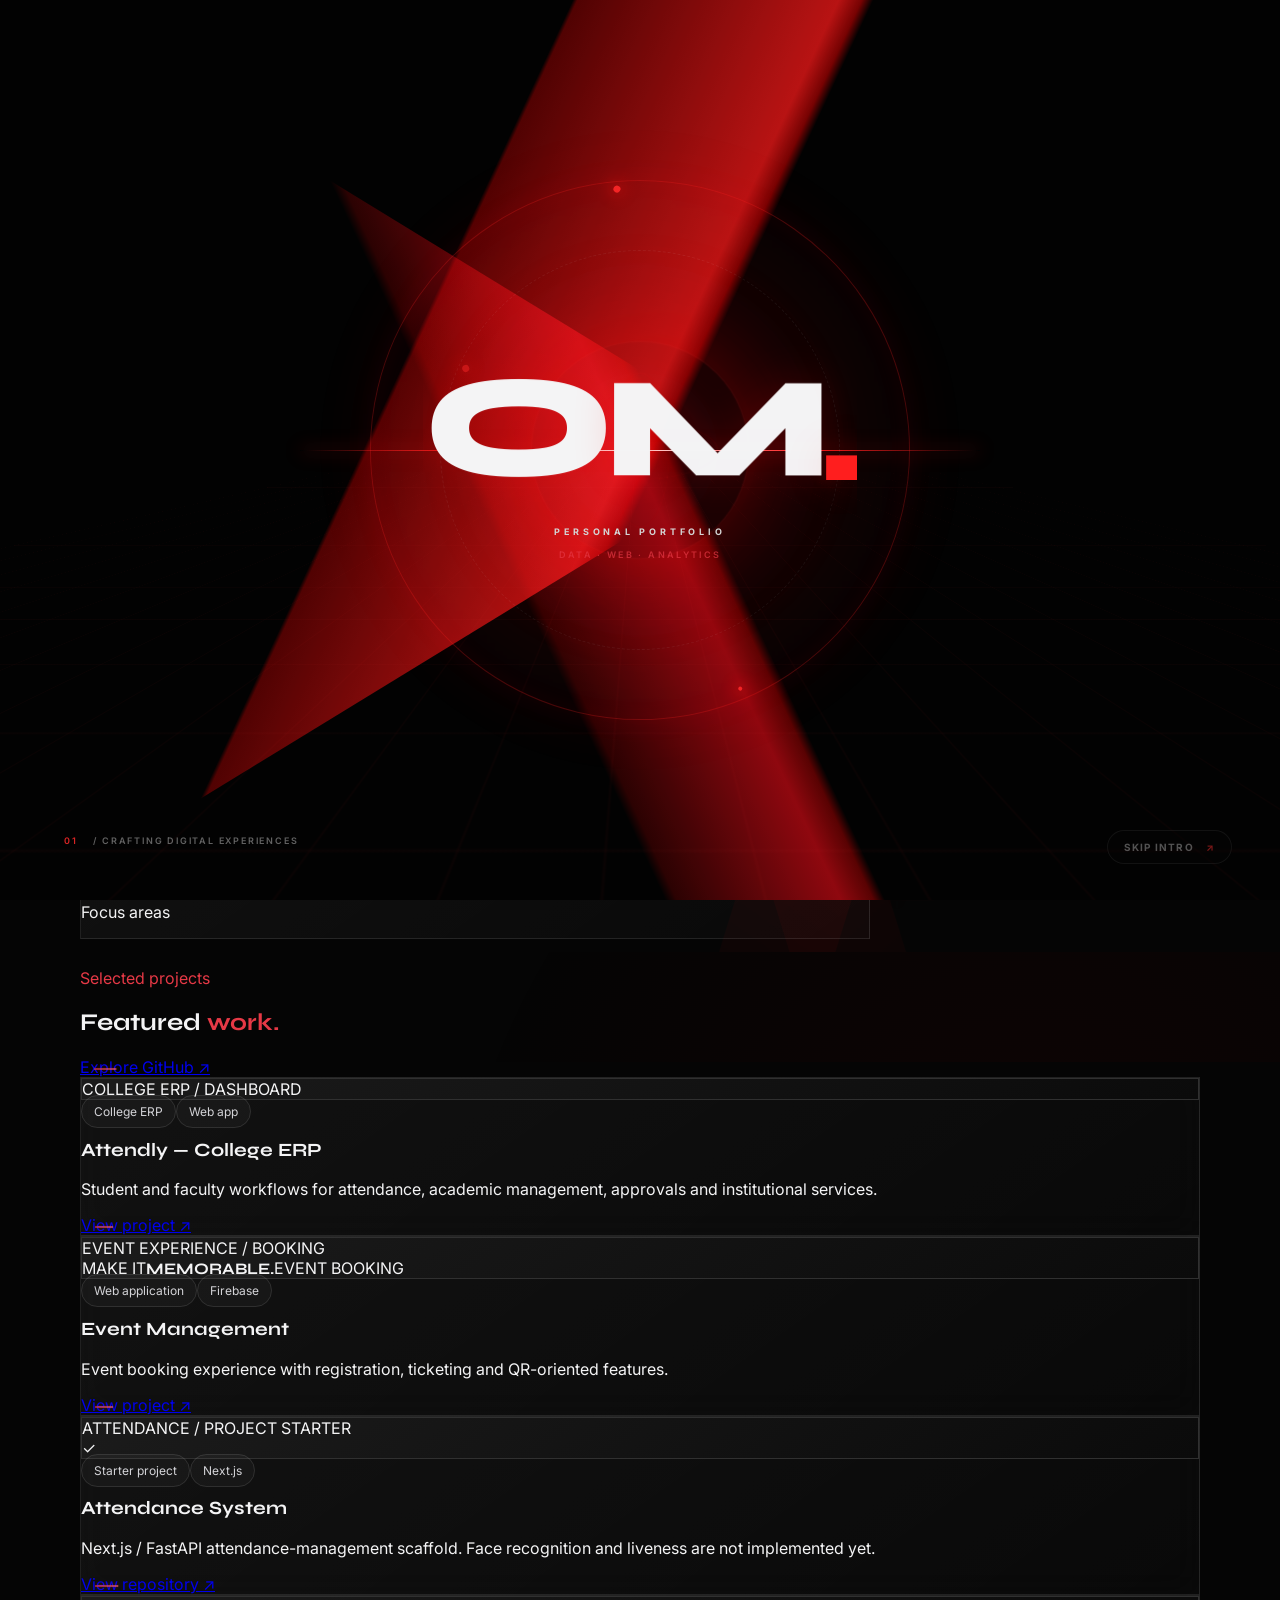
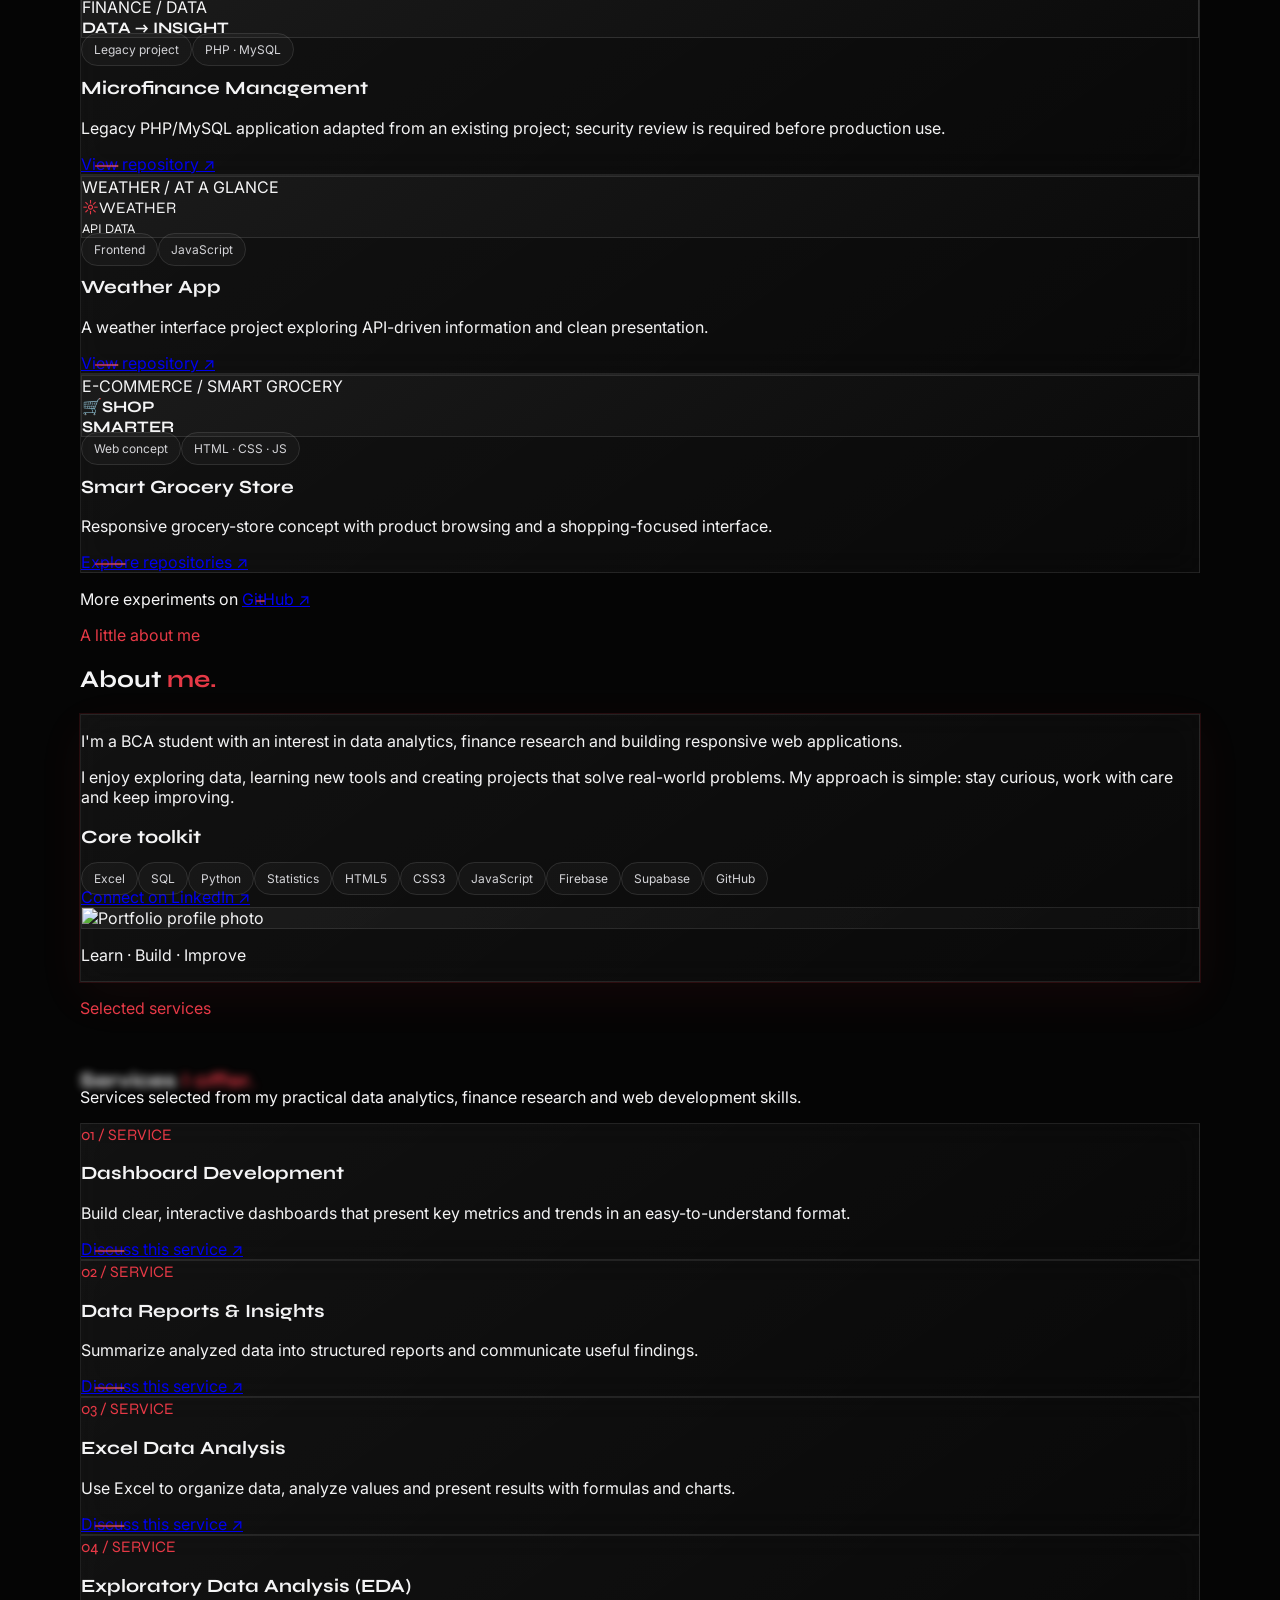
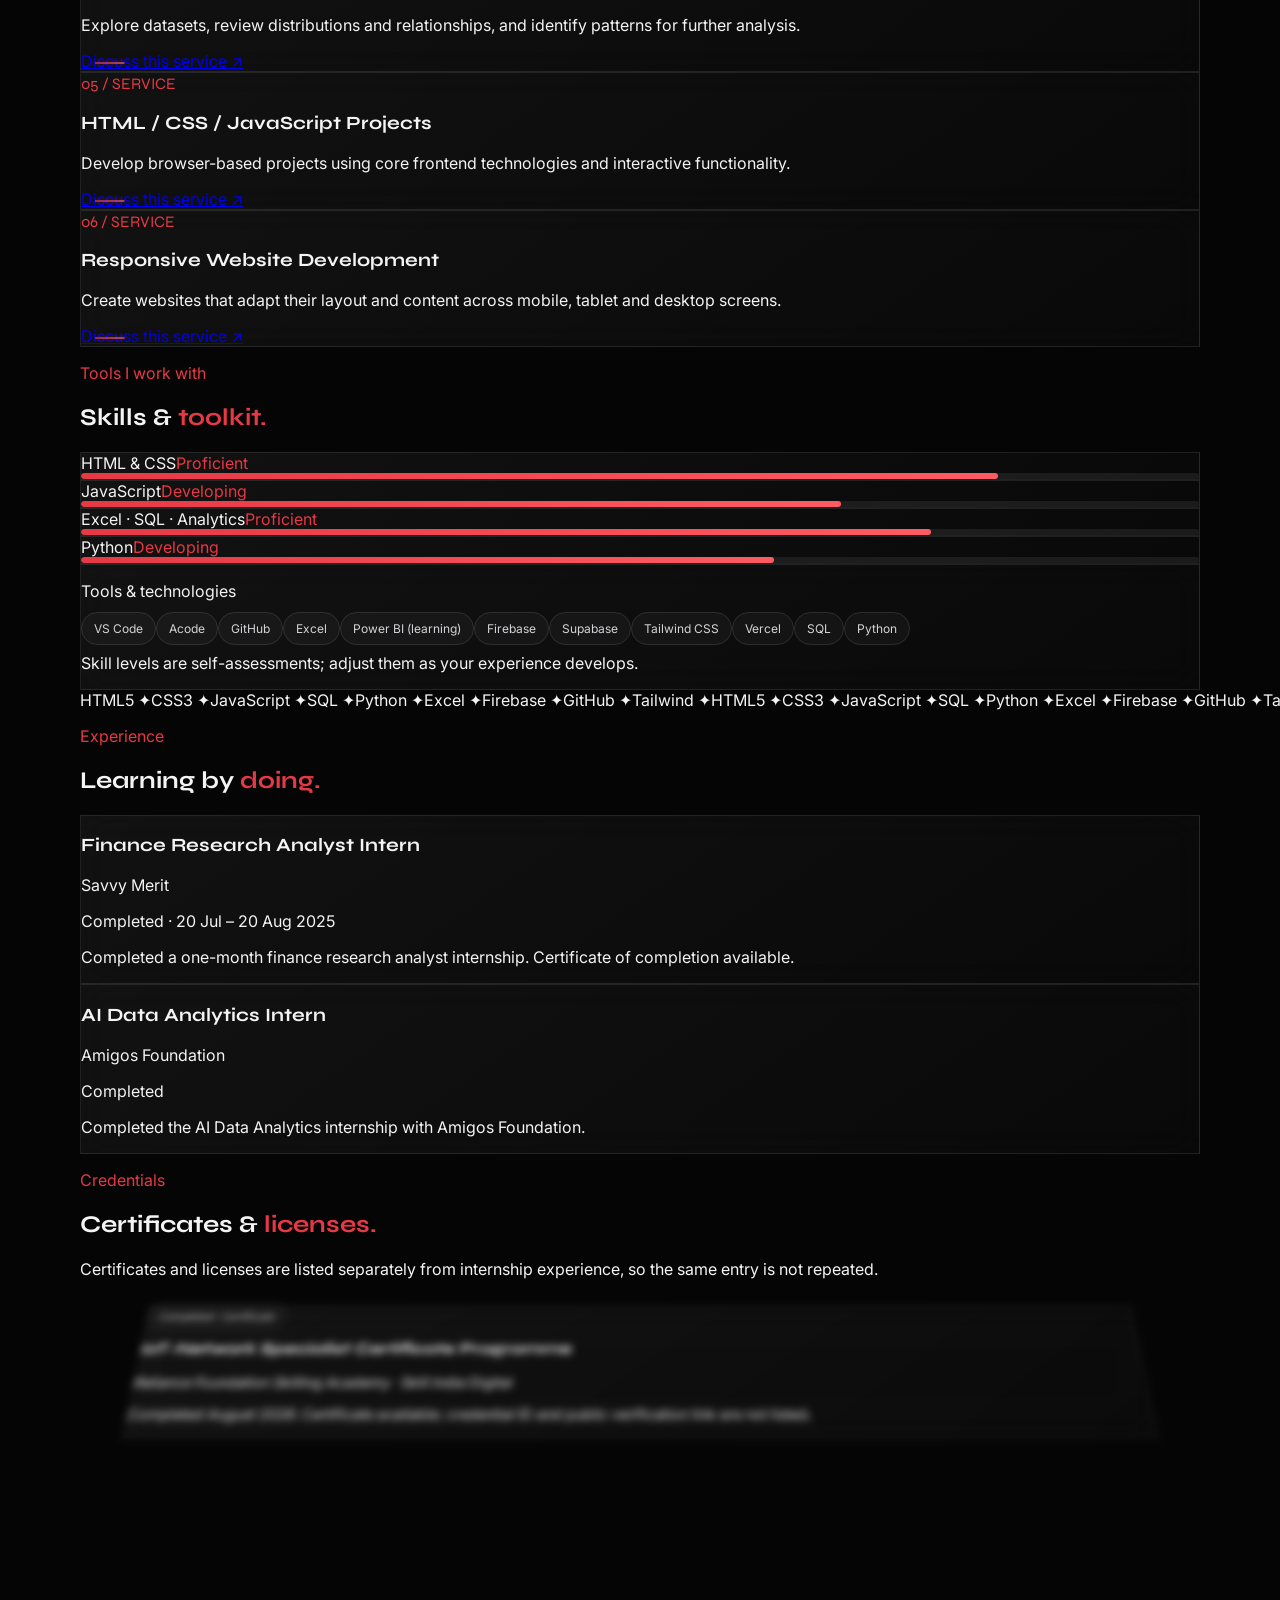
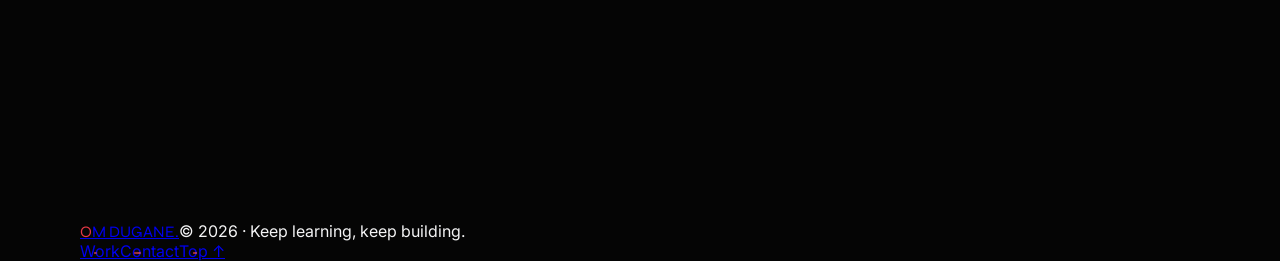
==== commit 97d239b4: "Enhance visible cinematic red infinity background" ====
--- a/index.html
+++ b/index.html
@@ -917,10 +917,10 @@
 
 <!-- OM_AMBIENT_BACKGROUND_V1: layered crimson atmosphere behind all page content -->
 <style id="omAmbientBackgroundStyles">
-#omAmbientCanvas{position:fixed;inset:0;width:100%;height:100%;z-index:2;pointer-events:none;opacity:.58;mix-blend-mode:screen}
+#omAmbientCanvas{position:fixed;inset:0;width:100%;height:100%;z-index:2;pointer-events:none;opacity:.88;mix-blend-mode:screen}
 body:before{content:"";position:fixed;inset:-18%;z-index:0;pointer-events:none;background:radial-gradient(ellipse at 18% 26%,rgba(142,0,12,.16),transparent 32%),radial-gradient(ellipse at 82% 42%,rgba(230,9,20,.13),transparent 30%),radial-gradient(ellipse at 52% 90%,rgba(90,0,0,.15),transparent 34%);background-size:140% 140%;animation:omAmbientGlow 22s ease-in-out infinite alternate}
 @keyframes omAmbientGlow{0%{background-position:0% 20%;filter:brightness(.85)}50%{background-position:70% 50%;filter:brightness(1.15)}100%{background-position:100% 80%;filter:brightness(.92)}}
-@media(max-width:700px){#omAmbientCanvas{opacity:.38}}
+@media(max-width:700px){#omAmbientCanvas{opacity:.7}}
 @media(prefers-reduced-motion:reduce){body:before{animation:none!important}#omAmbientCanvas{display:none!important}}
 </style>
 <script id="omAmbientBackgroundScript">
@@ -937,7 +937,7 @@
   dpr=Math.min(devicePixelRatio||1,mobile()?1:1.35);w=innerWidth;h=innerHeight;
   canvas.width=Math.round(w*dpr);canvas.height=Math.round(h*dpr);
   canvas.style.width=w+'px';canvas.style.height=h+'px';ctx.setTransform(dpr,0,0,dpr,0,0);
-  const count=mobile()?58:112;
+  const count=mobile()?72:145;
   particles=Array.from({length:count},()=>({
    x:Math.random()*w,y:Math.random()*h,z:.35+Math.random()*.9,
    r:.45+Math.random()*1.5,a:.12+Math.random()*.48,
@@ -951,9 +951,15 @@
   raf=0;if(document.hidden)return;
   if(now-last<30){raf=requestAnimationFrame(draw);return;}last=now;
   ctx.clearRect(0,0,w,h);
+  // High-visibility cinematic infinity ribbons behind page content.
+  {const phase=now*.00022,cx=w*.5+(px-.5)*24,cy=h*.48+(py-.5)*18,a=Math.min(w,h)*.39;ctx.save();ctx.globalCompositeOperation='screen';
+   for(let band=0;band<3;band++){ctx.beginPath();for(let k=0;k<=360;k++){const u=k*Math.PI/180+phase*(band%2?-.7:.7)+band*.18,den=1+Math.cos(u)*Math.cos(u),x=cx+(a*Math.sin(u)/den)*(band===1?1.07:.94),y=cy+(a*Math.sin(u)*Math.cos(u)/den)*(band===2?1.08:.92);if(k===0)ctx.moveTo(x,y);else ctx.lineTo(x,y);}const grad=ctx.createLinearGradient(cx-a,cy-a*.7,cx+a,cy+a*.7);grad.addColorStop(0,'rgba(255,20,35,0)');grad.addColorStop(.28,'rgba(255,24,40,.32)');grad.addColorStop(.52,'rgba(255,45,58,.72)');grad.addColorStop(.78,'rgba(160,0,18,.38)');grad.addColorStop(1,'rgba(255,20,35,0)');ctx.strokeStyle=grad;ctx.lineWidth=band===1?3.2:1.5;ctx.shadowBlur=band===1?32:18;ctx.shadowColor='rgba(255,18,36,.9)';ctx.stroke();}
+   for(let n=0;n<22;n++){const u=phase*1.8+n*Math.PI*2/22,den=1+Math.cos(u)*Math.cos(u),x=cx+a*Math.sin(u)/den,y=cy+a*Math.sin(u)*Math.cos(u)/den,rad=1.4+(n%4)*.55,pulse=.45+.55*Math.sin(now*.003+n);ctx.beginPath();ctx.arc(x,y,rad,0,Math.PI*2);ctx.fillStyle='rgba(255,70,82,'+(.35+.55*pulse)+')';ctx.shadowBlur=18;ctx.shadowColor='#ff1e35';ctx.fill();}
+   const sweep=((now*.00008)%1.35)-.15,sx=w*sweep,sy=h*.12+sweep*h*.58,beam=ctx.createLinearGradient(sx-170,sy-260,sx+170,sy+260);beam.addColorStop(0,'rgba(255,25,40,0)');beam.addColorStop(.5,'rgba(255,35,48,.18)');beam.addColorStop(1,'rgba(255,25,40,0)');ctx.strokeStyle=beam;ctx.lineWidth=mobile()?18:34;ctx.beginPath();ctx.moveTo(sx-170,sy-260);ctx.lineTo(sx+170,sy+260);ctx.stroke();ctx.restore();}
+  }
   // Soft red bokeh blooms drift slowly with pointer and scroll depth.
   const t=now*.00012, driftX=(px-.5)*18,driftY=(py-.5)*14;
-  [[.16,.24,150,.15],[.83,.42,190,.12],[.52,.82,230,.08]].forEach((b,i)=>{
+  [[.16,.24,220,.28],[.83,.42,260,.22],[.52,.82,300,.16]].forEach((b,i)=>{
    const x=w*b[0]+Math.sin(t+i*2)*28+driftX,y=h*b[1]+Math.cos(t+i)*22+driftY;
    const g=ctx.createRadialGradient(x,y,0,x,y,b[2]*(mobile()?.72:1));
    g.addColorStop(0,'rgba(255,22,34,'+b[3]+')');g.addColorStop(1,'rgba(120,0,10,0)');
